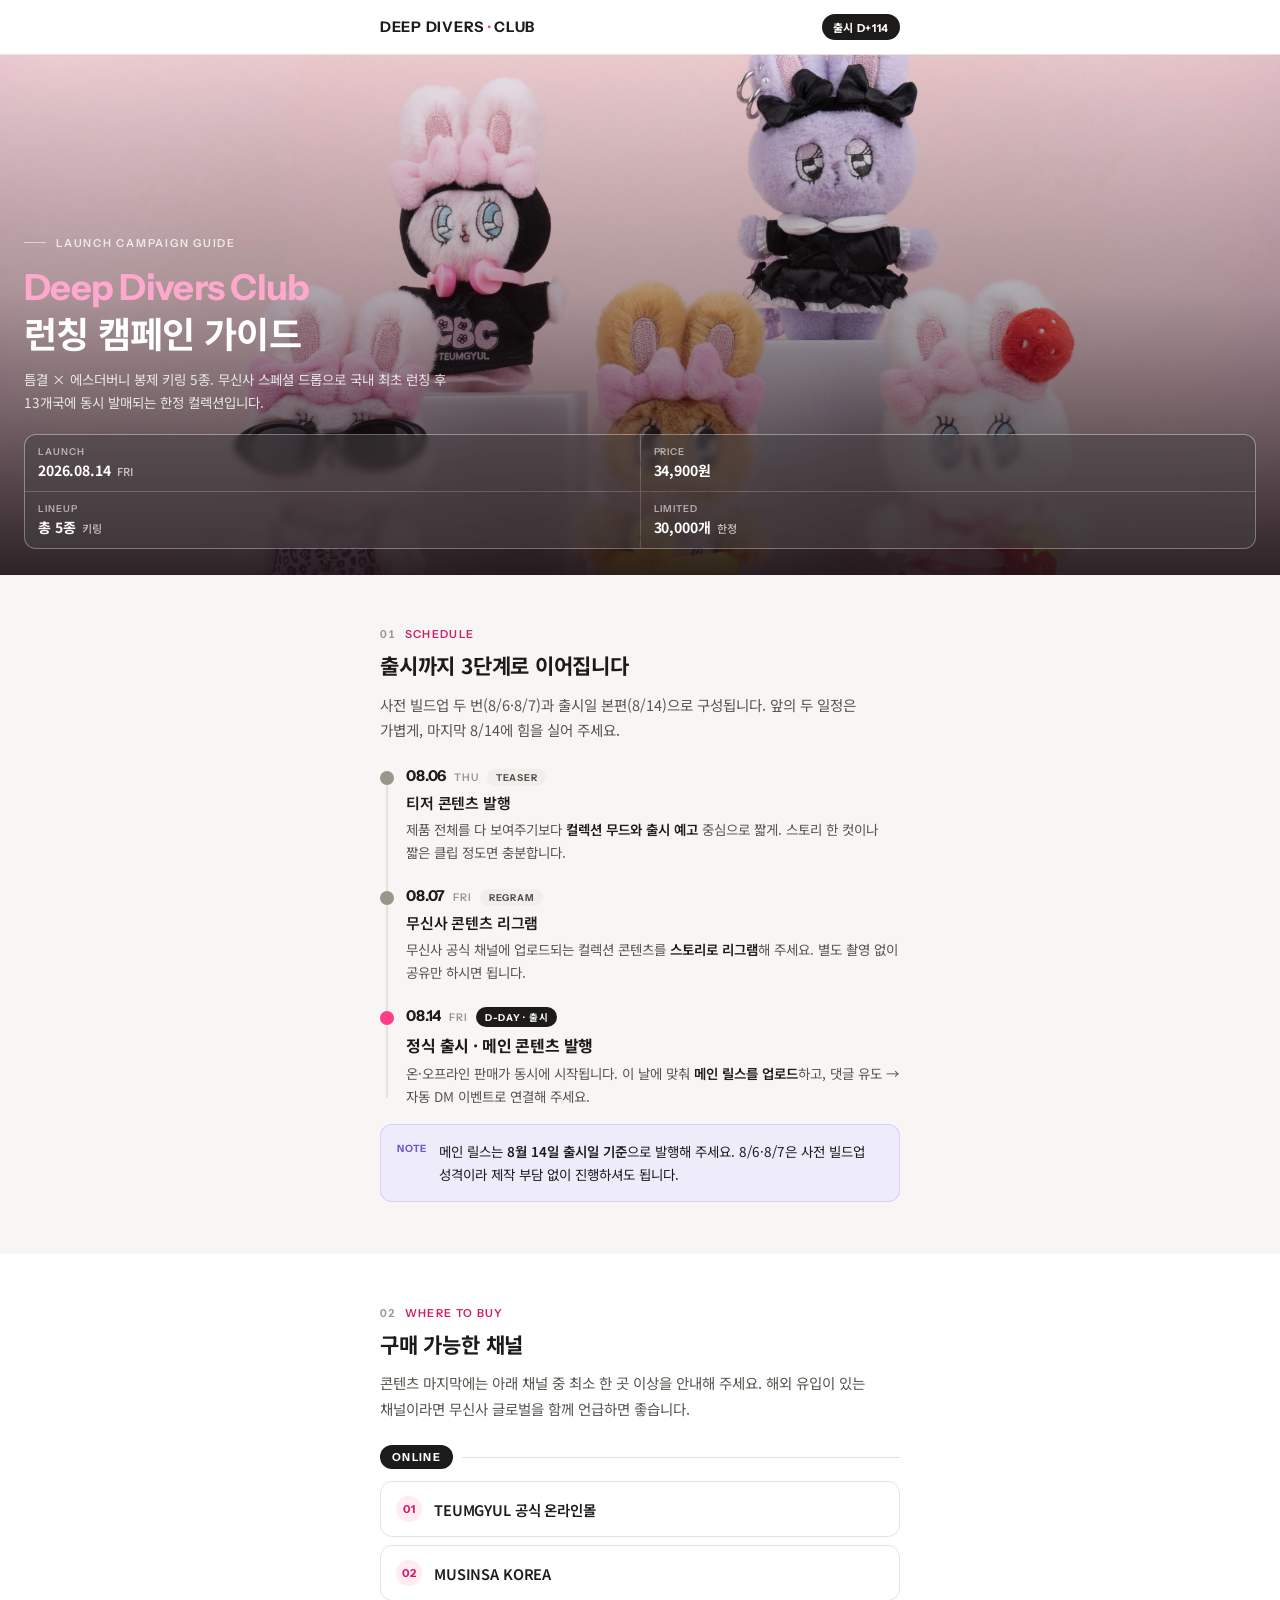
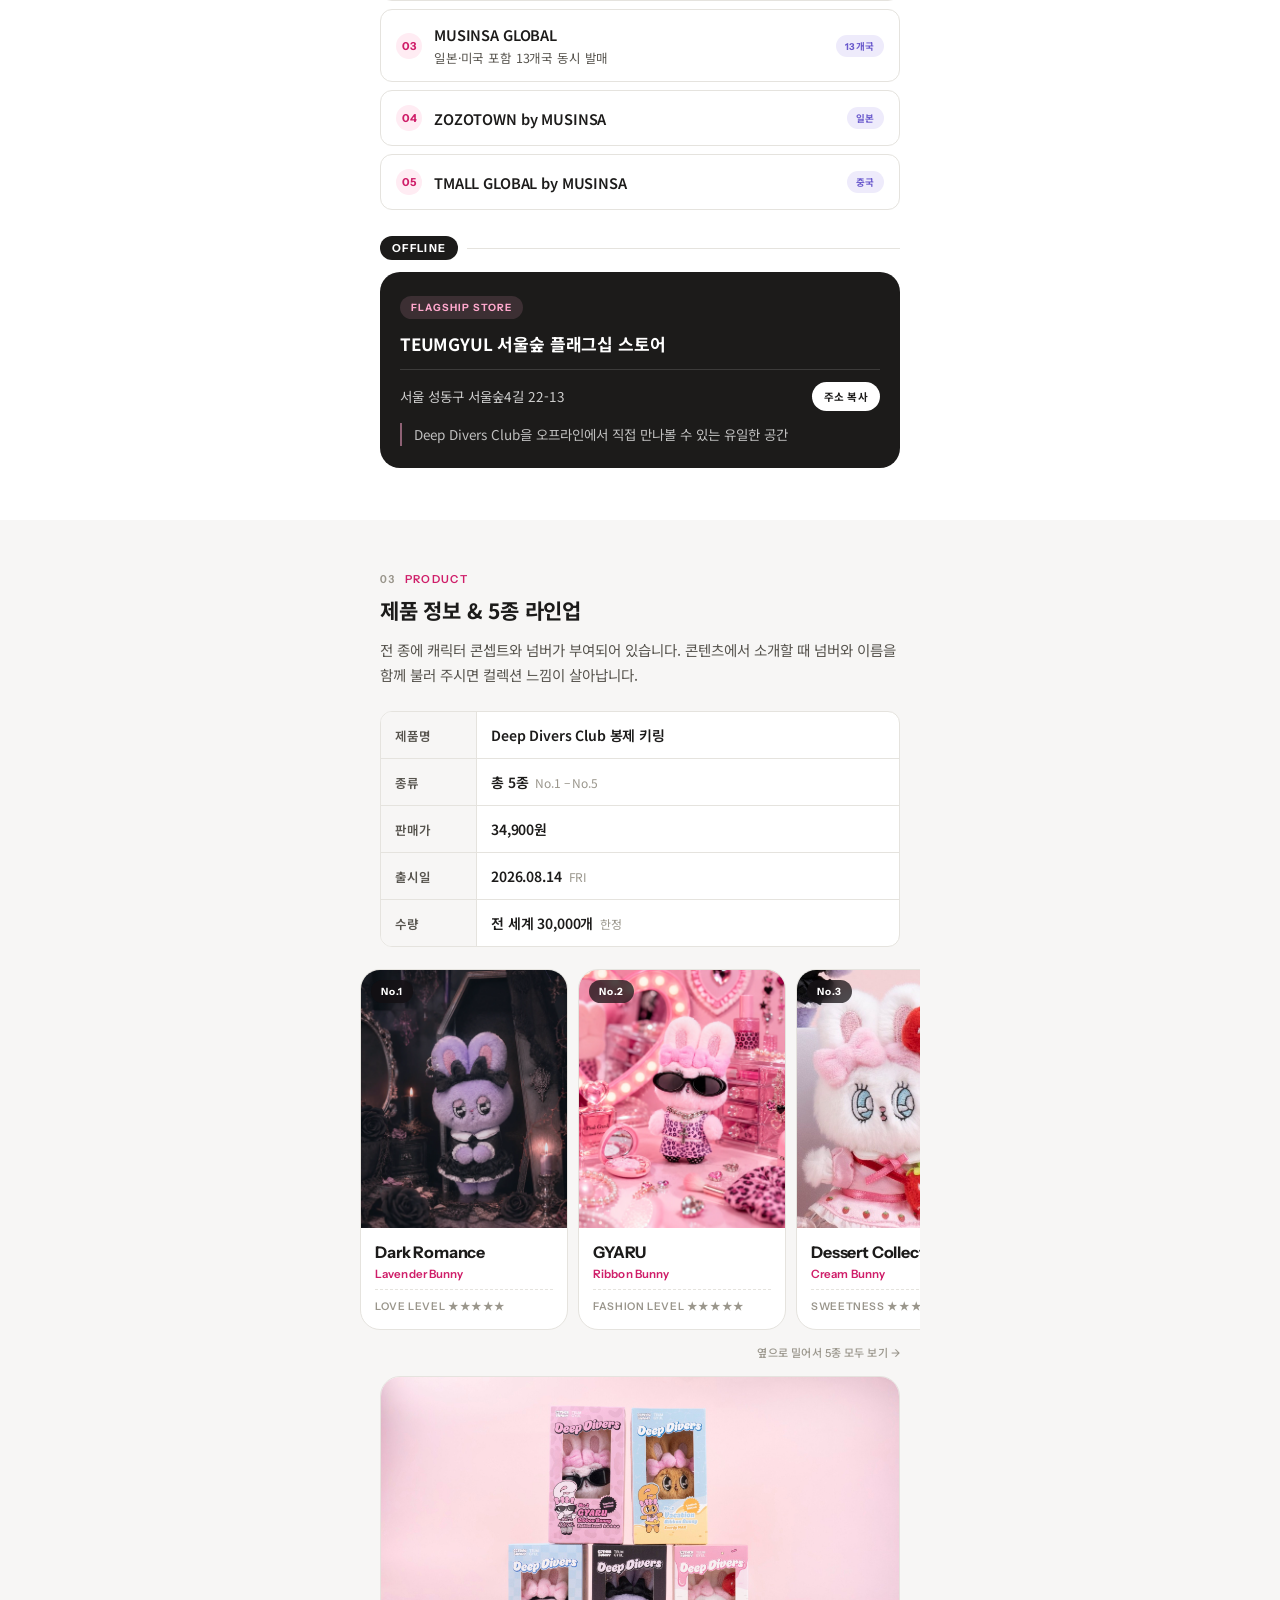
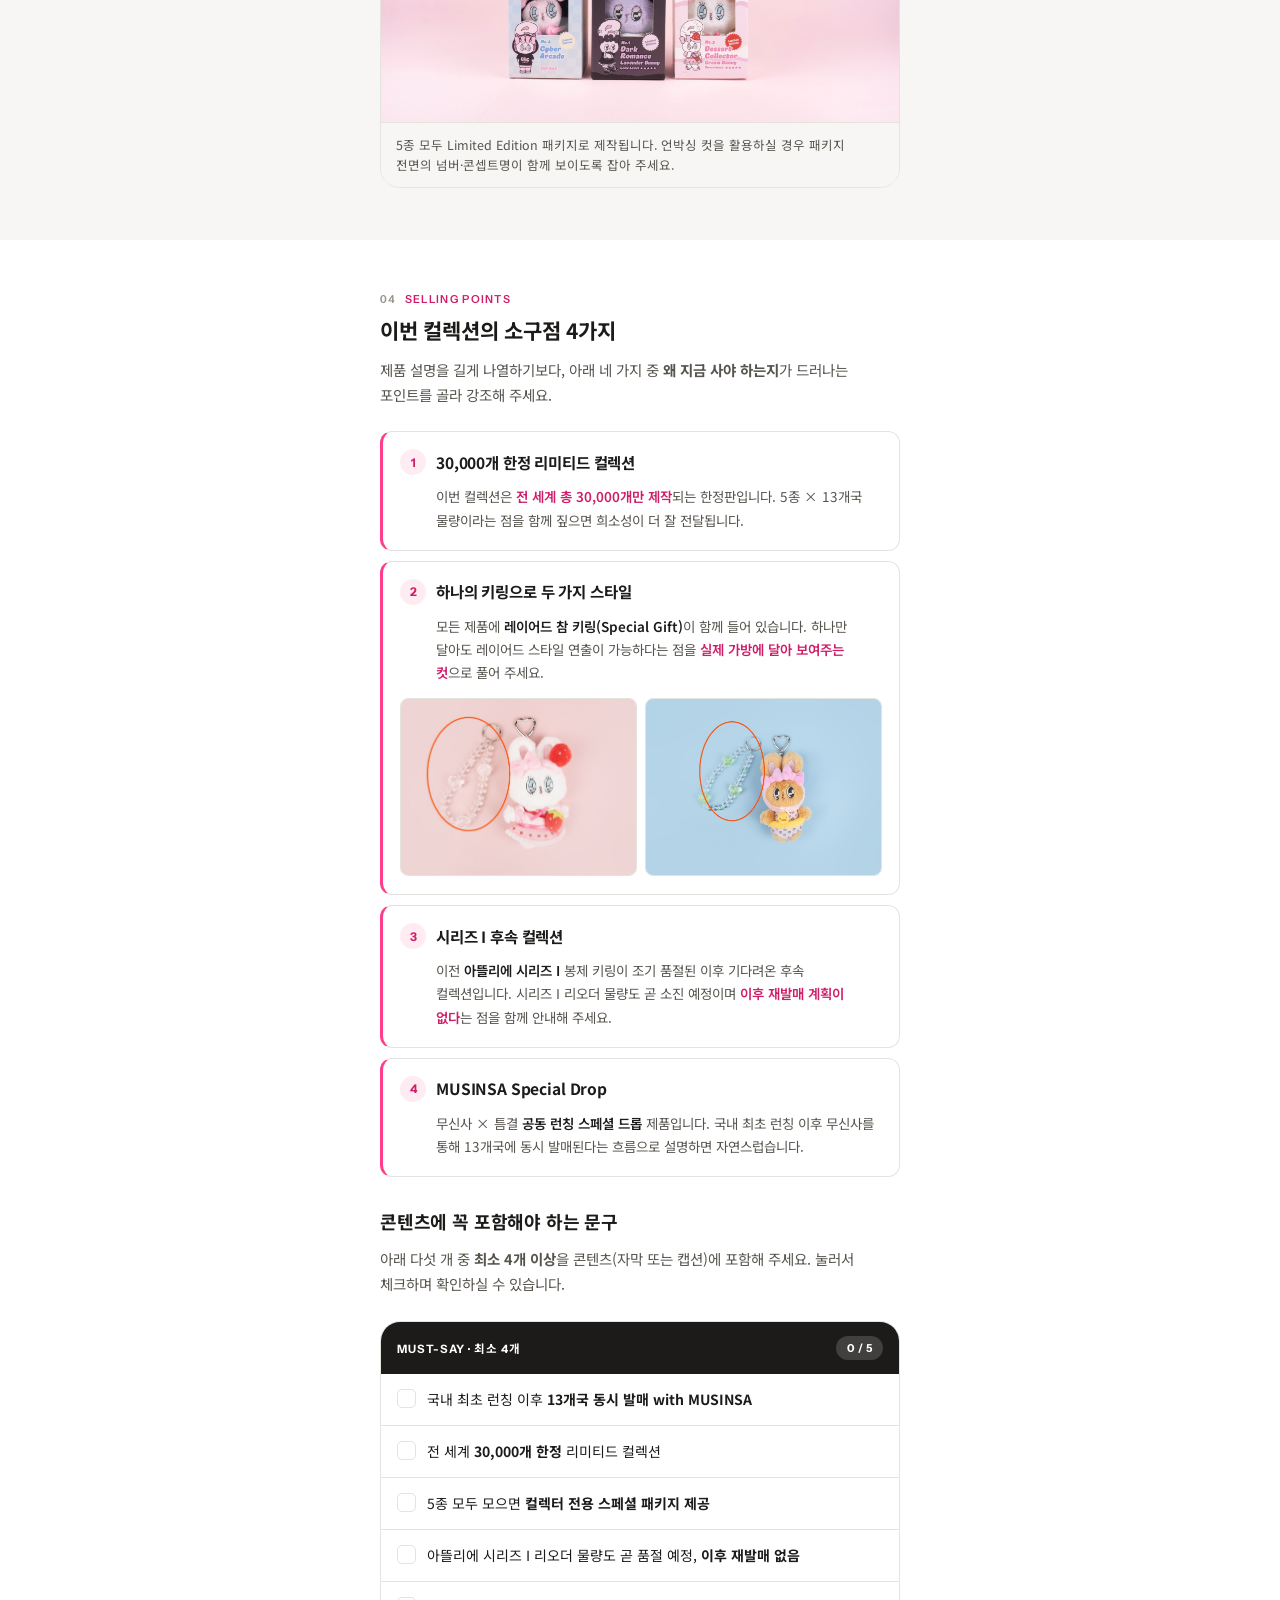
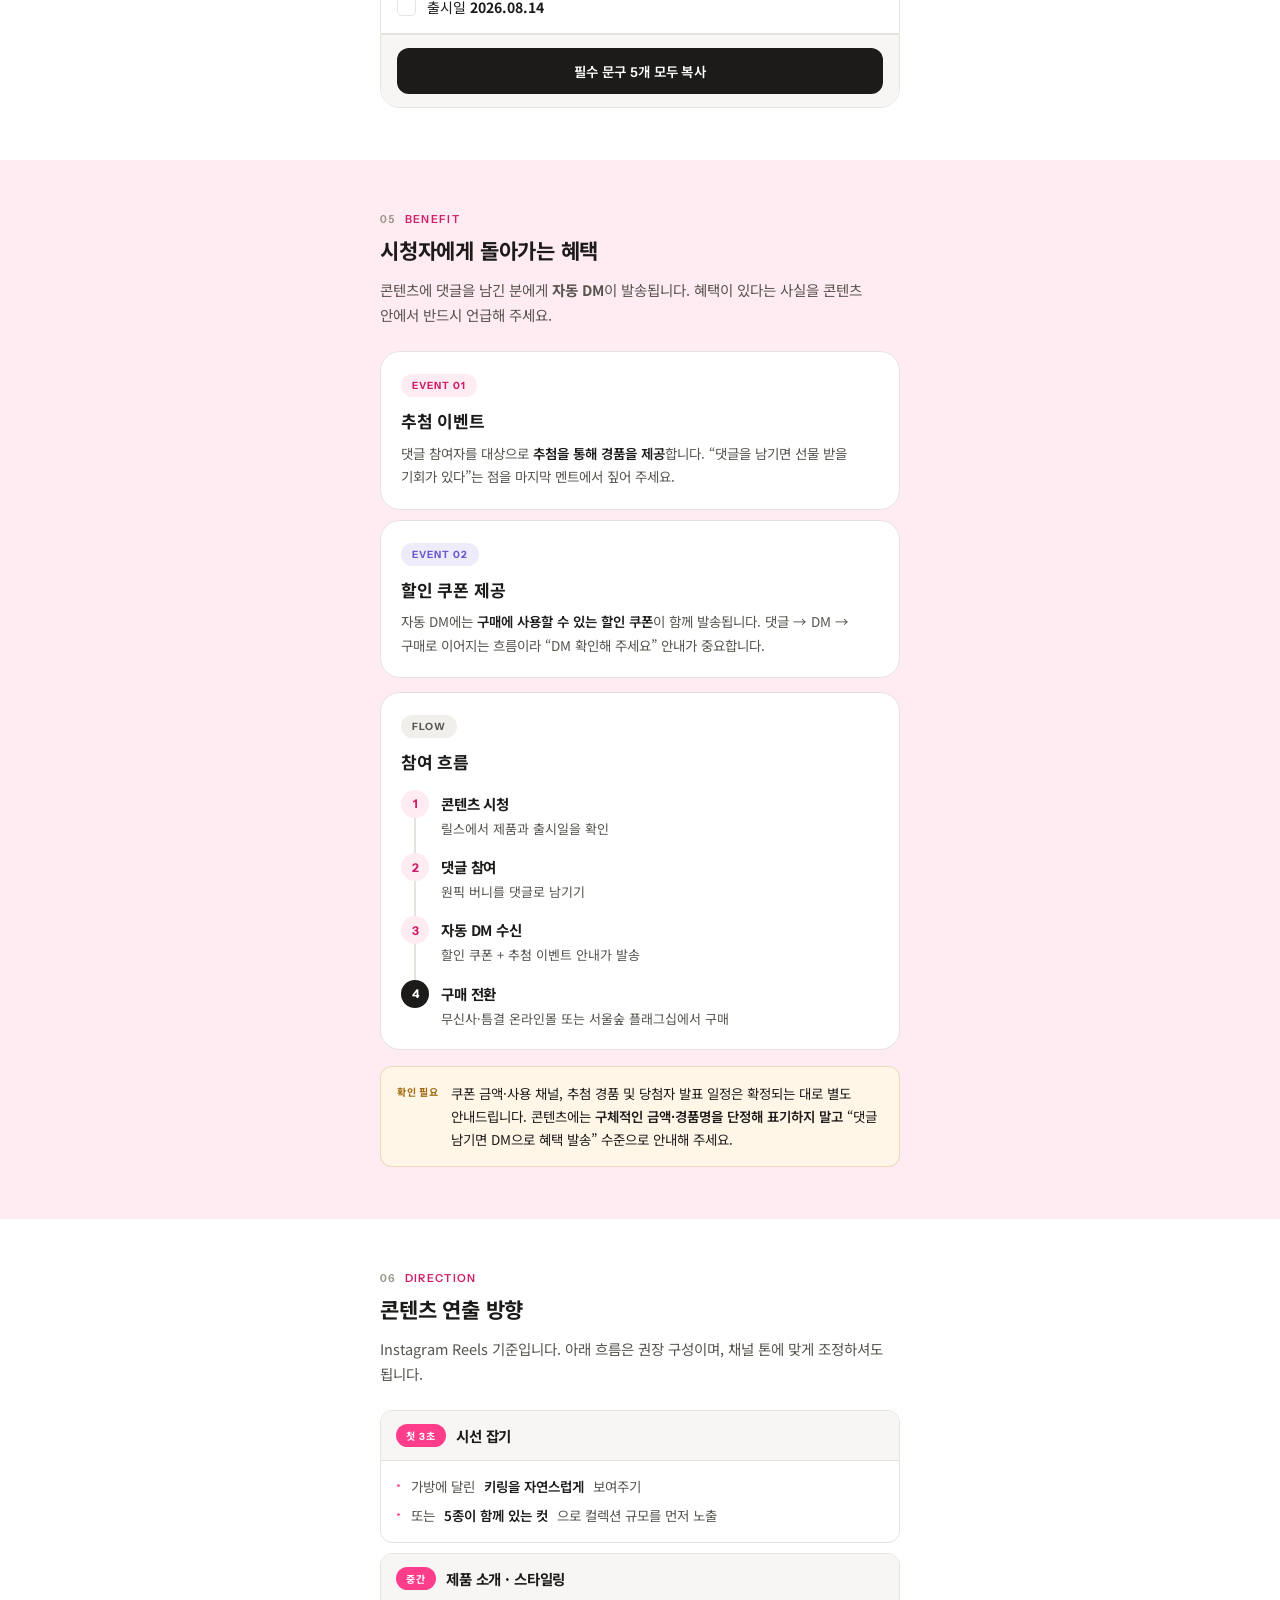
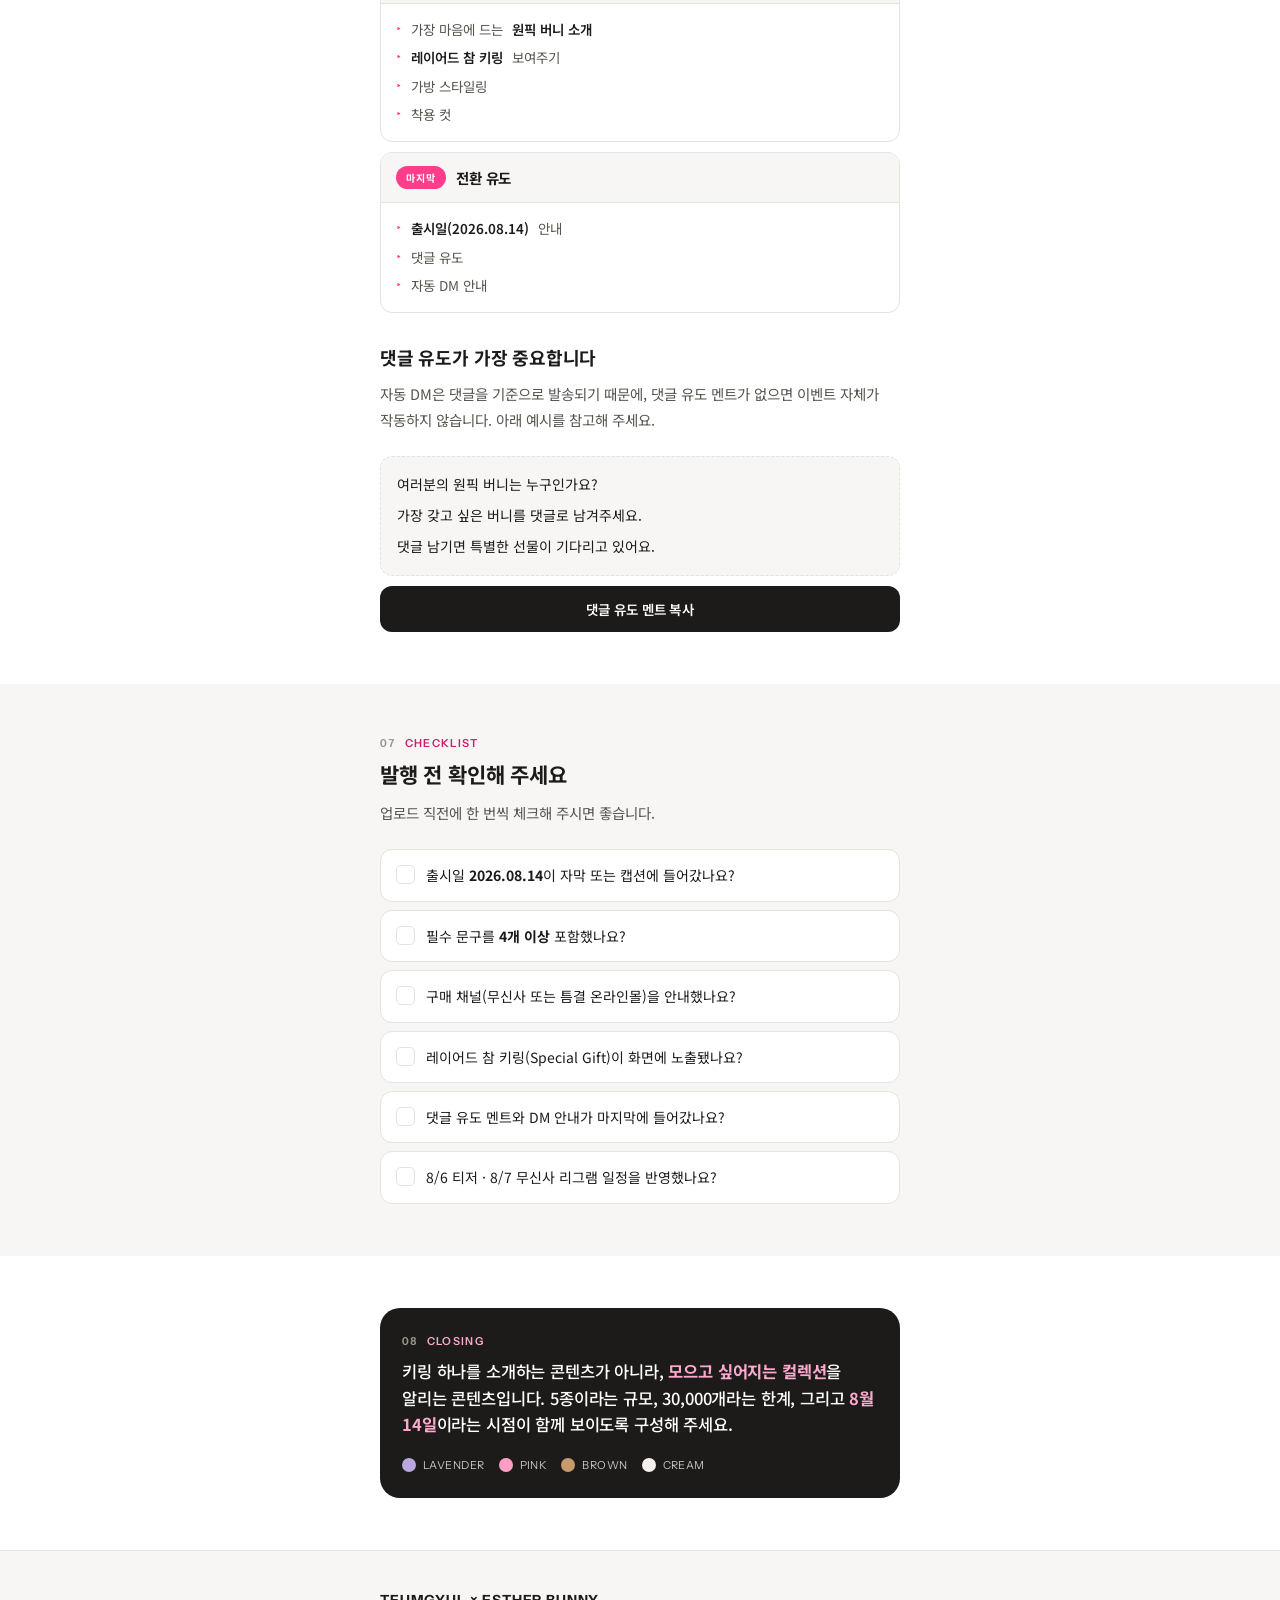
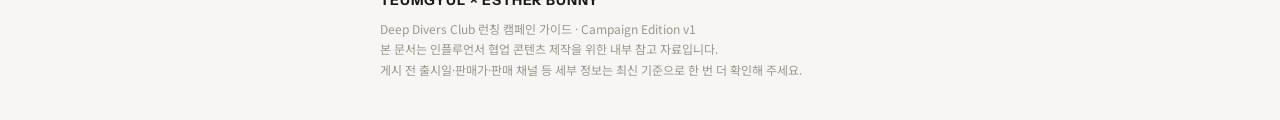
==== deep-divers-club/index.html @ 81625031 "Add Deep Divers Club launch campaign guide 틈결 × 에스더버니 Deep Divers Club 봉제 키링 5종 런칭 캠페인 가이드 페이지를 추가했습" ====
<!DOCTYPE html>
<html lang="ko">
<head>
  <meta charset="UTF-8">
  <meta name="viewport" content="width=device-width, initial-scale=1.0">
  <title>Deep Divers Club 런칭 캠페인 가이드 | TEUMGYUL × ESTHER BUNNY</title>
  <meta name="description" content="틈결 × 에스더버니 Deep Divers Club 봉제 키링 5종 런칭 캠페인 가이드. 출시 일정, 판매 채널, 제품 소구점, 참여 혜택 안내.">
  <meta property="og:title" content="Deep Divers Club 런칭 캠페인 가이드">
  <meta property="og:description" content="2026.08.14 출시 · 무신사 스페셜 드롭 · 전 세계 30,000개 한정 컬렉션">
  <meta property="og:image" content="assets/images/group-5.jpg">
  <link rel="icon" href="data:image/svg+xml,%3Csvg xmlns='http://www.w3.org/2000/svg' viewBox='0 0 32 32'%3E%3Crect width='32' height='32' rx='8' fill='%23ff3d8b'/%3E%3Ctext x='16' y='23' font-size='18' text-anchor='middle' fill='%23fff' font-family='sans-serif' font-weight='700'%3ED%3C/text%3E%3C/svg%3E">

  <link rel="preconnect" href="https://fonts.googleapis.com">
  <link rel="preconnect" href="https://fonts.gstatic.com" crossorigin>
  <link href="https://fonts.googleapis.com/css2?family=Instrument+Sans:wght@400;500;600;700&family=Noto+Sans+KR:wght@400;500;600;700&display=swap" rel="stylesheet">

  <style>
    /* ============================================================
       DESIGN TOKENS · SIRIAI house style / Deep Divers campaign tint
    ============================================================ */
    :root{
      --pink:      #ff3d8b;
      --pink-dark: #cf1e69;
      --pink-soft: #ffecf3;
      --lav:       #6a5acd;
      --lav-soft:  #eeebfb;
      --cream:     #fff6e8;
      --amber:     #a06a10;

      --white:     #ffffff;
      --bg:        #f7f6f5;
      --bg-2:      #f1efec;
      --ink:       #1c1b1a;
      --ink-mid:   #57544e;
      --ink-light: #9a968c;
      --border:    #e5e3de;

      --font-display:'Instrument Sans','Noto Sans KR',sans-serif;
      --font-body:'Noto Sans KR','Apple SD Gothic Neo',sans-serif;

      --space-md:24px; --space-lg:40px;
      --radius-sm:8px; --radius-md:12px; --radius-lg:20px; --radius-pill:999px;
      --ease:cubic-bezier(0.4,0,0.2,1); --dur-fast:160ms;
    }

    *,*::before,*::after{box-sizing:border-box;margin:0;padding:0}
    html{scroll-behavior:smooth}
    body{font-family:var(--font-body);font-size:15px;color:var(--ink);background:var(--white);
      -webkit-font-smoothing:antialiased;word-break:keep-all;overflow-wrap:break-word}
    img{display:block;max-width:100%}
    button{font-family:inherit}
    .container{width:100%;max-width:560px;margin:0 auto;padding:0 20px}

    /* ---------- progress + header ---------- */
    .read-bar{position:fixed;top:0;left:0;height:3px;width:0%;background:var(--pink);z-index:200;transition:width 120ms linear}
    .site-header{position:sticky;top:0;z-index:100;background:rgba(255,255,255,.9);backdrop-filter:blur(10px);border-bottom:1px solid var(--border)}
    .site-header .container{display:flex;align-items:center;justify-content:space-between;height:54px;gap:12px}
    .brand-wordmark{font-family:var(--font-display);font-size:14.5px;font-weight:700;letter-spacing:.05em;text-transform:uppercase;white-space:nowrap}
    .brand-wordmark span{color:var(--pink)}
    .header-dday{font-family:var(--font-display);font-size:11px;font-weight:700;letter-spacing:.06em;color:var(--white);
      background:var(--ink);border-radius:var(--radius-pill);padding:5px 11px;white-space:nowrap}

    /* ---------- hero ---------- */
    .hero{position:relative;overflow:hidden;background:#f5d9e4}
    .hero-image{width:100%;height:62vh;max-height:520px;min-height:380px;object-fit:cover;object-position:center 62%}
    .hero-overlay{position:absolute;inset:0;background:linear-gradient(to bottom,rgba(28,20,24,.06) 0%,rgba(28,20,24,.34) 46%,rgba(24,16,20,.9) 100%)}
    .hero-content{position:absolute;left:0;right:0;bottom:0;padding:30px 24px 26px;color:var(--white)}
    .hero-eyebrow{font-family:var(--font-display);font-size:11px;font-weight:600;letter-spacing:.16em;text-transform:uppercase;
      color:rgba(255,255,255,.76);margin-bottom:12px;display:flex;align-items:center;gap:10px}
    .hero-eyebrow::before{content:'';width:22px;height:1px;background:currentColor;opacity:.7}
    .hero-title{font-size:clamp(26px,7.2vw,36px);font-weight:700;line-height:1.26;letter-spacing:-.02em;margin-bottom:12px}
    .hero-title .en{font-family:var(--font-display);color:#ffa8cd}
    .hero-sub{font-size:13.5px;color:rgba(255,255,255,.84);line-height:1.72;max-width:32em}
    .hero-facts{display:grid;grid-template-columns:repeat(2,1fr);gap:1px;margin-top:20px;background:rgba(255,255,255,.2);border:1px solid rgba(255,255,255,.2);border-radius:var(--radius-md);overflow:hidden}
    .fact{background:rgba(22,15,18,.42);backdrop-filter:blur(3px);padding:11px 13px}
    .fact .k{font-family:var(--font-display);font-size:9.5px;font-weight:600;letter-spacing:.1em;text-transform:uppercase;color:rgba(255,255,255,.6)}
    .fact .v{font-size:14px;font-weight:700;margin-top:3px;letter-spacing:-.01em}
    .fact .v small{font-size:11px;font-weight:500;color:rgba(255,255,255,.7);margin-left:3px}

    /* ---------- section primitives ---------- */
    .section{padding:var(--space-lg) 0}
    .section.alt{background:var(--bg)}
    .section.tint{background:var(--pink-soft)}
    .section-eyebrow{font-family:var(--font-display);font-size:11px;font-weight:600;letter-spacing:.12em;text-transform:uppercase;
      color:var(--pink-dark);margin-bottom:10px;display:flex;align-items:center;gap:8px}
    .section-eyebrow .no{font-variant-numeric:tabular-nums;color:var(--ink-light)}
    .section-title{font-size:21px;font-weight:700;margin-bottom:12px;line-height:1.36;letter-spacing:-.01em}
    .section-body{font-size:14.5px;color:var(--ink-mid);line-height:1.75;margin-bottom:var(--space-md)}

    .note{display:flex;gap:12px;margin-top:16px;background:var(--lav-soft);border:1px solid rgba(106,90,205,.18);border-radius:var(--radius-md);padding:15px 16px}
    .note.warn{background:var(--cream);border-color:rgba(160,106,16,.2)}
    .note .tag{font-family:var(--font-display);font-size:10px;font-weight:700;letter-spacing:.08em;text-transform:uppercase;color:var(--lav);flex-shrink:0;padding-top:2px}
    .note.warn .tag{color:var(--amber)}
    .note .body{font-size:13.5px;color:var(--ink);line-height:1.7}
    .note .body b{font-weight:600}

    /* ---------- timeline ---------- */
    .tl{position:relative;padding-left:26px}
    .tl::before{content:'';position:absolute;left:6px;top:8px;bottom:10px;width:2px;background:var(--border)}
    .tl-item{position:relative;padding-bottom:22px}
    .tl-item:last-child{padding-bottom:0}
    .tl-item::before{content:'';position:absolute;left:-26px;top:5px;width:14px;height:14px;border-radius:50%;
      background:var(--white);border:2px solid var(--border);z-index:1}
    .tl-item.done::before{background:var(--ink-light);border-color:var(--ink-light)}
    .tl-item.now::before{background:var(--pink);border-color:var(--pink);box-shadow:0 0 0 4px rgba(255,61,139,.18)}
    .tl-item.key::before{background:var(--pink);border-color:var(--pink)}
    .tl-date{display:flex;align-items:baseline;gap:8px;flex-wrap:wrap}
    .tl-date .d{font-family:var(--font-display);font-size:15px;font-weight:700;letter-spacing:-.01em}
    .tl-date .w{font-family:var(--font-display);font-size:10.5px;font-weight:600;letter-spacing:.08em;color:var(--ink-light);text-transform:uppercase}
    .tl-chip{font-family:var(--font-display);font-size:9.5px;font-weight:700;letter-spacing:.08em;text-transform:uppercase;
      border-radius:var(--radius-pill);padding:3px 9px;background:var(--bg-2);color:var(--ink-mid)}
    .tl-item.key .tl-chip{background:var(--ink);color:var(--white)}
    .tl-name{font-size:16px;font-weight:700;margin-top:6px;letter-spacing:-.01em}
    .tl-desc{font-size:13.5px;color:var(--ink-mid);line-height:1.7;margin-top:5px}
    .tl-desc b{color:var(--ink);font-weight:600}
    .tl-item.light .tl-name{font-size:15px;font-weight:600}

    /* ---------- channel ---------- */
    .ch-head{display:flex;align-items:center;gap:9px;margin:0 0 12px}
    .ch-head .lbl{font-family:var(--font-display);font-size:11px;font-weight:700;letter-spacing:.12em;text-transform:uppercase;
      background:var(--ink);color:var(--white);border-radius:var(--radius-pill);padding:5px 12px}
    .ch-head .rule{flex:1;height:1px;background:var(--border)}
    .ch-list{display:flex;flex-direction:column;gap:8px}
    .ch{display:flex;align-items:center;gap:12px;background:var(--white);border:1px solid var(--border);border-radius:var(--radius-md);padding:14px 15px}
    .ch-n{font-family:var(--font-display);font-size:11px;font-weight:700;color:var(--pink-dark);background:var(--pink-soft);
      border-radius:var(--radius-pill);min-width:26px;height:26px;display:flex;align-items:center;justify-content:center;flex-shrink:0}
    .ch-t{flex:1;font-size:14.5px;font-weight:600;letter-spacing:-.01em}
    .ch-t em{display:block;font-style:normal;font-size:12.5px;font-weight:400;color:var(--ink-mid);margin-top:3px;line-height:1.55}
    .ch-badge{font-family:var(--font-display);font-size:9.5px;font-weight:700;letter-spacing:.06em;text-transform:uppercase;
      color:var(--lav);background:var(--lav-soft);border-radius:var(--radius-pill);padding:4px 9px;flex-shrink:0}
    .store{background:var(--ink);color:var(--white);border-radius:var(--radius-lg);padding:22px 20px;margin-top:12px}
    .store .flag{display:inline-flex;font-family:var(--font-display);font-size:10px;font-weight:700;letter-spacing:.1em;text-transform:uppercase;
      color:#ffa8cd;background:rgba(255,168,205,.14);border-radius:var(--radius-pill);padding:5px 11px;margin-bottom:13px}
    .store .nm{font-size:17px;font-weight:700;line-height:1.45;letter-spacing:-.01em}
    .store .addr{display:flex;align-items:center;gap:10px;margin-top:12px;padding-top:12px;border-top:1px solid rgba(255,255,255,.14)}
    .store .addr span{flex:1;font-size:13.5px;color:rgba(255,255,255,.78);line-height:1.6}
    .store .quote{font-size:13.5px;color:rgba(255,255,255,.72);line-height:1.7;margin-top:12px;padding-left:12px;border-left:2px solid rgba(255,168,205,.5)}
    .mini-copy{font-family:var(--font-display);font-size:10.5px;font-weight:700;letter-spacing:.04em;color:var(--ink);background:var(--white);
      border:none;border-radius:var(--radius-pill);padding:7px 12px;cursor:pointer;flex-shrink:0;transition:background var(--dur-fast) var(--ease)}
    .mini-copy:hover{background:#ffd9e8}
    .mini-copy.done{background:var(--pink);color:var(--white)}

    /* ---------- product spec ---------- */
    .spec{border:1px solid var(--border);border-radius:var(--radius-md);overflow:hidden;background:var(--white)}
    .spec-row{display:flex;border-bottom:1px solid var(--border)}
    .spec-row:last-child{border-bottom:none}
    .spec-row .k{width:96px;flex-shrink:0;background:var(--bg);padding:13px 14px;font-size:12.5px;font-weight:600;color:var(--ink-mid);
      border-right:1px solid var(--border);display:flex;align-items:center}
    .spec-row .v{flex:1;padding:13px 14px;font-size:14px;font-weight:600;letter-spacing:-.01em;display:flex;align-items:center;gap:7px;flex-wrap:wrap}
    .spec-row .v small{font-size:12px;font-weight:400;color:var(--ink-light)}

    /* ---------- lineup ---------- */
    .rail{display:flex;gap:10px;overflow-x:auto;scroll-snap-type:x mandatory;-webkit-overflow-scrolling:touch;
      padding:2px 20px 8px;margin:0 -20px;scrollbar-width:none}
    .rail::-webkit-scrollbar{display:none}
    .bun{flex:0 0 208px;scroll-snap-align:start;background:var(--white);border:1px solid var(--border);border-radius:var(--radius-lg);overflow:hidden}
    .bun-media{position:relative;aspect-ratio:4/5;background:var(--bg-2)}
    .bun-media img{width:100%;height:100%;object-fit:cover;object-position:center 34%}
    .bun-no{position:absolute;top:10px;left:10px;font-family:var(--font-display);font-size:10px;font-weight:700;letter-spacing:.08em;
      background:rgba(20,16,18,.74);backdrop-filter:blur(4px);color:var(--white);border-radius:var(--radius-pill);padding:5px 10px}
    .bun-body{padding:14px 14px 16px}
    .bun-nm{font-family:var(--font-display);font-size:16px;font-weight:700;letter-spacing:-.01em;line-height:1.25}
    .bun-sub{font-family:var(--font-display);font-size:11.5px;font-weight:600;color:var(--pink-dark);margin-top:5px;letter-spacing:.01em}
    .bun-stat{font-family:var(--font-display);font-size:10.5px;font-weight:600;letter-spacing:.06em;color:var(--ink-light);margin-top:8px;
      padding-top:8px;border-top:1px dashed var(--border);text-transform:uppercase}
    .rail-hint{font-family:var(--font-display);font-size:11px;font-weight:500;letter-spacing:.04em;color:var(--ink-light);margin-top:6px;text-align:right}
    .figure{border:1px solid var(--border);border-radius:var(--radius-lg);overflow:hidden;background:var(--white);margin-top:16px}
    .figure img{width:100%}
    .figure figcaption{padding:12px 15px;font-size:12.5px;color:var(--ink-mid);line-height:1.6;border-top:1px solid var(--border);background:var(--bg)}

    /* ---------- USP ---------- */
    .usp{background:var(--white);border:1px solid var(--border);border-left:3px solid var(--pink);border-radius:var(--radius-md);padding:17px 17px 18px}
    .usp+.usp{margin-top:10px}
    .usp-h{display:flex;align-items:center;gap:10px}
    .usp-n{font-family:var(--font-display);font-size:12px;font-weight:700;color:var(--pink-dark);background:var(--pink-soft);
      border-radius:var(--radius-pill);width:26px;height:26px;display:flex;align-items:center;justify-content:center;flex-shrink:0}
    .usp-t{font-size:15.5px;font-weight:700;letter-spacing:-.01em;line-height:1.35}
    .usp-d{font-size:13.5px;color:var(--ink-mid);line-height:1.72;margin-top:10px;padding-left:36px}
    .usp-d b{color:var(--ink);font-weight:600}
    .usp-d .hl{color:var(--pink-dark);font-weight:600}
    @media (max-width:380px){.usp-d{padding-left:0}}
    .gift-grid{display:grid;grid-template-columns:1fr 1fr;gap:8px;margin-top:14px}
    .gift-grid img{width:100%;aspect-ratio:4/3;object-fit:cover;border-radius:var(--radius-sm);border:1px solid var(--border)}

    /* ---------- must-say lines ---------- */
    .must{background:var(--white);border:1px solid var(--border);border-radius:var(--radius-lg);overflow:hidden}
    .must-top{display:flex;align-items:center;justify-content:space-between;gap:10px;padding:14px 16px;background:var(--ink);color:var(--white)}
    .must-top .t{font-family:var(--font-display);font-size:11.5px;font-weight:700;letter-spacing:.08em;text-transform:uppercase}
    .must-count{font-family:var(--font-display);font-size:11px;font-weight:700;letter-spacing:.04em;background:rgba(255,255,255,.16);
      border-radius:var(--radius-pill);padding:5px 11px;transition:background .2s var(--ease)}
    .must-count.ok{background:var(--pink)}
    .line{display:flex;align-items:flex-start;gap:11px;padding:14px 16px;border-bottom:1px solid var(--border);cursor:pointer;
      transition:background var(--dur-fast) var(--ease)}
    .line:last-of-type{border-bottom:none}
    .line:hover{background:var(--bg)}
    .box{width:19px;height:19px;border:1.5px solid var(--border);border-radius:5px;flex-shrink:0;margin-top:1px;position:relative;
      transition:all var(--dur-fast) var(--ease)}
    .box::after{content:'';position:absolute;left:5px;top:1px;width:5px;height:10px;border:solid var(--white);border-width:0 2px 2px 0;
      transform:rotate(45deg) scale(.4);opacity:0;transition:all var(--dur-fast) var(--ease)}
    .line.on .box,.check.on .box{background:var(--pink);border-color:var(--pink)}
    .line.on .box::after,.check.on .box::after{opacity:1;transform:rotate(45deg) scale(1)}
    .line-t{flex:1;font-size:14px;line-height:1.65;color:var(--ink)}
    .line.on .line-t{color:var(--ink-mid)}
    .line-t b{font-weight:700}
    .must-foot{padding:13px 16px;border-top:1px solid var(--border);background:var(--bg)}
    .btn-copy{width:100%;padding:13px;background:var(--ink);color:var(--white);border:none;border-radius:var(--radius-md);
      font-family:var(--font-display);font-size:13.5px;font-weight:600;letter-spacing:.02em;cursor:pointer;transition:background .2s var(--ease)}
    .btn-copy:hover{background:#000}
    .btn-copy.done{background:var(--pink)}

    /* ---------- benefit ---------- */
    .ben{background:var(--white);border:1px solid var(--border);border-radius:var(--radius-lg);padding:20px;position:relative;overflow:hidden}
    .ben+.ben{margin-top:10px}
    .ben-ico{font-family:var(--font-display);font-size:10px;font-weight:700;letter-spacing:.1em;text-transform:uppercase;
      display:inline-flex;border-radius:var(--radius-pill);padding:5px 11px;margin-bottom:12px}
    .ben.draw .ben-ico{color:var(--pink-dark);background:var(--pink-soft)}
    .ben.coupon .ben-ico{color:var(--lav);background:var(--lav-soft)}
    .ben-t{font-size:17px;font-weight:700;letter-spacing:-.01em;line-height:1.4}
    .ben-d{font-size:13.5px;color:var(--ink-mid);line-height:1.72;margin-top:9px}
    .ben-d b{color:var(--ink);font-weight:600}
    .flow{display:flex;flex-direction:column;gap:0;margin-top:16px}
    .flow-step{display:flex;align-items:flex-start;gap:12px;position:relative;padding-bottom:14px}
    .flow-step:last-child{padding-bottom:0}
    .flow-step::before{content:'';position:absolute;left:13px;top:28px;bottom:0;width:2px;background:var(--border)}
    .flow-step:last-child::before{display:none}
    .flow-n{width:28px;height:28px;border-radius:50%;background:var(--pink-soft);color:var(--pink-dark);flex-shrink:0;
      display:flex;align-items:center;justify-content:center;font-family:var(--font-display);font-size:12px;font-weight:700;z-index:1}
    .flow-step.last .flow-n{background:var(--ink);color:var(--white)}
    .flow-b{flex:1;padding-top:3px}
    .flow-b .t{font-size:14.5px;font-weight:700;letter-spacing:-.01em}
    .flow-b .d{font-size:13px;color:var(--ink-mid);line-height:1.65;margin-top:4px}

    /* ---------- direction ---------- */
    .beat{background:var(--white);border:1px solid var(--border);border-radius:var(--radius-md);overflow:hidden}
    .beat+.beat{margin-top:10px}
    .beat-h{display:flex;align-items:center;gap:10px;padding:13px 15px;border-bottom:1px solid var(--border);background:var(--bg)}
    .beat-k{font-family:var(--font-display);font-size:10px;font-weight:700;letter-spacing:.1em;text-transform:uppercase;
      color:var(--white);background:var(--pink);border-radius:var(--radius-pill);padding:4px 10px}
    .beat-h .t{font-size:14.5px;font-weight:700;letter-spacing:-.01em}
    .beat-b{padding:15px}
    .seq{display:flex;flex-direction:column;gap:7px}
    .seq li{list-style:none;font-size:13.5px;color:var(--ink-mid);line-height:1.6;display:flex;gap:9px;align-items:flex-start}
    .seq li::before{content:'▸';color:var(--pink);font-size:11px;line-height:1.5;flex-shrink:0}
    .seq li b{color:var(--ink);font-weight:600}
    .quote-card{background:var(--bg);border:1px dashed var(--border);border-radius:var(--radius-md);padding:15px 16px;margin-top:12px}
    .quote-card p{font-size:14px;color:var(--ink);line-height:1.8}
    .quote-card p+p{margin-top:6px}

    /* ---------- checklist ---------- */
    .check{display:flex;align-items:flex-start;gap:11px;background:var(--white);border:1px solid var(--border);
      border-radius:var(--radius-md);padding:14px 15px;cursor:pointer;transition:all var(--dur-fast) var(--ease)}
    .check+.check{margin-top:8px}
    .check:hover{border-color:var(--ink-light)}
    .check.on{background:var(--bg);border-color:var(--border)}
    .check.on .check-t{color:var(--ink-light);text-decoration:line-through}
    .check-t{flex:1;font-size:14px;line-height:1.6}

    /* ---------- closing / footer ---------- */
    .closing{background:var(--ink);color:var(--white);border-radius:var(--radius-lg);padding:26px 22px}
    .closing .section-eyebrow{color:#ffa8cd}
    .closing .txt{font-size:16.5px;line-height:1.62;font-weight:500;letter-spacing:-.01em}
    .closing .txt b{color:#ffa8cd;font-weight:700}
    .closing .row{display:flex;gap:14px;margin-top:20px;flex-wrap:wrap}
    .closing .row span{display:flex;align-items:center;gap:7px;font-family:var(--font-display);font-size:11px;letter-spacing:.04em;
      color:rgba(255,255,255,.75);text-transform:uppercase}
    .closing .row i{width:14px;height:14px;border-radius:50%}
    .site-footer{padding:var(--space-lg) 0;background:var(--bg);border-top:1px solid var(--border)}
    .site-footer .container{display:flex;flex-direction:column;gap:10px}
    .footer-brand{font-family:var(--font-display);font-size:14px;font-weight:700;letter-spacing:.06em;text-transform:uppercase}
    .footer-copy{font-size:12px;color:var(--ink-light);line-height:1.7}
    .footer-copy a{color:var(--ink-mid)}

    /* ---------- reveal ---------- */
    .reveal{opacity:0;transform:translateY(16px);transition:opacity .7s var(--ease),transform .7s var(--ease)}
    .reveal.in{opacity:1;transform:none}
    @media (prefers-reduced-motion:reduce){.reveal{opacity:1;transform:none;transition:none}html{scroll-behavior:auto}}
    @media (min-width:600px){.section{padding:52px 0}}
  </style>
</head>
<body>

  <div class="read-bar" id="readbar"></div>

  <header class="site-header">
    <div class="container">
      <div class="brand-wordmark">DEEP DIVERS<span> · </span>CLUB</div>
      <div class="header-dday" id="dday">D-9</div>
    </div>
  </header>

  <!-- HERO -->
  <section class="hero">
    <img class="hero-image" src="assets/images/group-5.jpg" alt="Deep Divers Club 봉제 키링 5종">
    <div class="hero-overlay"></div>
    <div class="hero-content">
      <p class="hero-eyebrow">Launch Campaign Guide</p>
      <h1 class="hero-title"><span class="en">Deep Divers Club</span><br>런칭 캠페인 가이드</h1>
      <p class="hero-sub">틈결 × 에스더버니 봉제 키링 5종. 무신사 스페셜 드롭으로 국내 최초 런칭 후 13개국에 동시 발매되는 한정 컬렉션입니다.</p>
      <div class="hero-facts">
        <div class="fact"><div class="k">Launch</div><div class="v">2026.08.14 <small>FRI</small></div></div>
        <div class="fact"><div class="k">Price</div><div class="v">34,900원</div></div>
        <div class="fact"><div class="k">Lineup</div><div class="v">총 5종 <small>키링</small></div></div>
        <div class="fact"><div class="k">Limited</div><div class="v">30,000개 <small>한정</small></div></div>
      </div>
    </div>
  </section>

  <!-- 01 SCHEDULE -->
  <section class="section alt">
    <div class="container">
      <p class="section-eyebrow"><span class="no">01</span> Schedule</p>
      <h2 class="section-title">출시까지 3단계로 이어집니다</h2>
      <p class="section-body">사전 빌드업 두 번(8/6·8/7)과 출시일 본편(8/14)으로 구성됩니다. 앞의 두 일정은 가볍게, 마지막 8/14에 힘을 실어 주세요.</p>

      <div class="tl reveal">
        <div class="tl-item light" data-date="2026-08-06">
          <div class="tl-date"><span class="d">08.06</span><span class="w">Thu</span><span class="tl-chip">Teaser</span></div>
          <div class="tl-name">티저 콘텐츠 발행</div>
          <p class="tl-desc">제품 전체를 다 보여주기보다 <b>컬렉션 무드와 출시 예고</b> 중심으로 짧게. 스토리 한 컷이나 짧은 클립 정도면 충분합니다.</p>
        </div>
        <div class="tl-item light" data-date="2026-08-07">
          <div class="tl-date"><span class="d">08.07</span><span class="w">Fri</span><span class="tl-chip">Regram</span></div>
          <div class="tl-name">무신사 콘텐츠 리그램</div>
          <p class="tl-desc">무신사 공식 채널에 업로드되는 컬렉션 콘텐츠를 <b>스토리로 리그램</b>해 주세요. 별도 촬영 없이 공유만 하시면 됩니다.</p>
        </div>
        <div class="tl-item key" data-date="2026-08-14">
          <div class="tl-date"><span class="d">08.14</span><span class="w">Fri</span><span class="tl-chip">D-DAY · 출시</span></div>
          <div class="tl-name">정식 출시 · 메인 콘텐츠 발행</div>
          <p class="tl-desc">온·오프라인 판매가 동시에 시작됩니다. 이 날에 맞춰 <b>메인 릴스를 업로드</b>하고, 댓글 유도 → 자동 DM 이벤트로 연결해 주세요.</p>
        </div>
      </div>

      <div class="note reveal">
        <span class="tag">Note</span>
        <span class="body">메인 릴스는 <b>8월 14일 출시일 기준</b>으로 발행해 주세요. 8/6·8/7은 사전 빌드업 성격이라 제작 부담 없이 진행하셔도 됩니다.</span>
      </div>
    </div>
  </section>

  <!-- 02 CHANNEL -->
  <section class="section">
    <div class="container">
      <p class="section-eyebrow"><span class="no">02</span> Where to Buy</p>
      <h2 class="section-title">구매 가능한 채널</h2>
      <p class="section-body">콘텐츠 마지막에는 아래 채널 중 최소 한 곳 이상을 안내해 주세요. 해외 유입이 있는 채널이라면 무신사 글로벌을 함께 언급하면 좋습니다.</p>

      <div class="ch-head"><span class="lbl">Online</span><span class="rule"></span></div>
      <div class="ch-list reveal">
        <div class="ch"><span class="ch-n">01</span><span class="ch-t">TEUMGYUL 공식 온라인몰</span></div>
        <div class="ch"><span class="ch-n">02</span><span class="ch-t">MUSINSA KOREA</span></div>
        <div class="ch"><span class="ch-n">03</span><span class="ch-t">MUSINSA GLOBAL<em>일본·미국 포함 13개국 동시 발매</em></span><span class="ch-badge">13개국</span></div>
        <div class="ch"><span class="ch-n">04</span><span class="ch-t">ZOZOTOWN by MUSINSA</span><span class="ch-badge">일본</span></div>
        <div class="ch"><span class="ch-n">05</span><span class="ch-t">TMALL GLOBAL by MUSINSA</span><span class="ch-badge">중국</span></div>
      </div>

      <div class="ch-head" style="margin-top:26px"><span class="lbl">Offline</span><span class="rule"></span></div>
      <div class="store reveal">
        <span class="flag">Flagship Store</span>
        <div class="nm">TEUMGYUL 서울숲 플래그십 스토어</div>
        <div class="addr">
          <span>서울 성동구 서울숲4길 22-13</span>
          <button class="mini-copy" type="button" data-copy="서울 성동구 서울숲4길 22-13">주소 복사</button>
        </div>
        <p class="quote">Deep Divers Club을 오프라인에서 직접 만나볼 수 있는 유일한 공간</p>
      </div>
    </div>
  </section>

  <!-- 03 PRODUCT -->
  <section class="section alt">
    <div class="container">
      <p class="section-eyebrow"><span class="no">03</span> Product</p>
      <h2 class="section-title">제품 정보 &amp; 5종 라인업</h2>
      <p class="section-body">전 종에 캐릭터 콘셉트와 넘버가 부여되어 있습니다. 콘텐츠에서 소개할 때 넘버와 이름을 함께 불러 주시면 컬렉션 느낌이 살아납니다.</p>

      <div class="spec reveal">
        <div class="spec-row"><div class="k">제품명</div><div class="v">Deep Divers Club 봉제 키링</div></div>
        <div class="spec-row"><div class="k">종류</div><div class="v">총 5종 <small>No.1 – No.5</small></div></div>
        <div class="spec-row"><div class="k">판매가</div><div class="v">34,900원</div></div>
        <div class="spec-row"><div class="k">출시일</div><div class="v">2026.08.14 <small>FRI</small></div></div>
        <div class="spec-row"><div class="k">수량</div><div class="v">전 세계 30,000개 <small>한정</small></div></div>
      </div>
    </div>

    <div style="max-width:560px;margin:20px auto 0;padding:0 20px">
      <div class="rail reveal">
        <div class="bun">
          <div class="bun-media"><img loading="lazy" src="assets/images/no1-dark-romance.webp" alt="No.1 Dark Romance 라벤더 버니"><span class="bun-no">No.1</span></div>
          <div class="bun-body"><div class="bun-nm">Dark Romance</div><div class="bun-sub">Lavender Bunny</div><div class="bun-stat">Love Level ★★★★★</div></div>
        </div>
        <div class="bun">
          <div class="bun-media"><img loading="lazy" src="assets/images/no2-gyaru.webp" alt="No.2 GYARU 리본 버니"><span class="bun-no">No.2</span></div>
          <div class="bun-body"><div class="bun-nm">GYARU</div><div class="bun-sub">Ribbon Bunny</div><div class="bun-stat">Fashion Level ★★★★★</div></div>
        </div>
        <div class="bun">
          <div class="bun-media"><img loading="lazy" src="assets/images/no3-dessert-collector.jpg" alt="No.3 Dessert Collector 크림 버니"><span class="bun-no">No.3</span></div>
          <div class="bun-body"><div class="bun-nm">Dessert Collector</div><div class="bun-sub">Cream Bunny</div><div class="bun-stat">Sweetness ★★★★★</div></div>
        </div>
        <div class="bun">
          <div class="bun-media"><img loading="lazy" src="assets/images/no4-cyber-arcade.jpg" alt="No.4 Cyber Arcade"><span class="bun-no">No.4</span></div>
          <div class="bun-body"><div class="bun-nm">Cyber Arcade</div><div class="bun-sub">CBC Hoodie</div><div class="bun-stat">EXP MAX</div></div>
        </div>
        <div class="bun">
          <div class="bun-media"><img loading="lazy" src="assets/images/no5-vacation.webp" alt="No.5 Vacation 리본 버니"><span class="bun-no">No.5</span></div>
          <div class="bun-body"><div class="bun-nm">Vacation</div><div class="bun-sub">Ribbon Bunny</div><div class="bun-stat">Energy MAX</div></div>
        </div>
      </div>
      <p class="rail-hint">옆으로 밀어서 5종 모두 보기 →</p>

      <figure class="figure reveal">
        <img loading="lazy" src="assets/images/package-5.jpg" alt="Deep Divers Club 5종 패키지">
        <figcaption>5종 모두 Limited Edition 패키지로 제작됩니다. 언박싱 컷을 활용하실 경우 패키지 전면의 넘버·콘셉트명이 함께 보이도록 잡아 주세요.</figcaption>
      </figure>
    </div>
  </section>

  <!-- 04 USP -->
  <section class="section">
    <div class="container">
      <p class="section-eyebrow"><span class="no">04</span> Selling Points</p>
      <h2 class="section-title">이번 컬렉션의 소구점 4가지</h2>
      <p class="section-body">제품 설명을 길게 나열하기보다, 아래 네 가지 중 <b>왜 지금 사야 하는지</b>가 드러나는 포인트를 골라 강조해 주세요.</p>

      <div class="reveal">
        <div class="usp">
          <div class="usp-h"><span class="usp-n">1</span><span class="usp-t">30,000개 한정 리미티드 컬렉션</span></div>
          <p class="usp-d">이번 컬렉션은 <span class="hl">전 세계 총 30,000개만 제작</span>되는 한정판입니다. 5종 × 13개국 물량이라는 점을 함께 짚으면 희소성이 더 잘 전달됩니다.</p>
        </div>
        <div class="usp">
          <div class="usp-h"><span class="usp-n">2</span><span class="usp-t">하나의 키링으로 두 가지 스타일</span></div>
          <p class="usp-d">모든 제품에 <b>레이어드 참 키링(Special Gift)</b>이 함께 들어 있습니다. 하나만 달아도 레이어드 스타일 연출이 가능하다는 점을 <span class="hl">실제 가방에 달아 보여주는 컷</span>으로 풀어 주세요.</p>
          <div class="gift-grid">
            <img loading="lazy" src="assets/images/gift-charm.jpg" alt="레이어드 참 키링 스페셜 기프트">
            <img loading="lazy" src="assets/images/gift-charm-2.jpg" alt="레이어드 참 키링 구성">
          </div>
        </div>
        <div class="usp">
          <div class="usp-h"><span class="usp-n">3</span><span class="usp-t">시리즈 I 후속 컬렉션</span></div>
          <p class="usp-d">이전 <b>아뜰리에 시리즈 I</b> 봉제 키링이 조기 품절된 이후 기다려온 후속 컬렉션입니다. 시리즈 I 리오더 물량도 곧 소진 예정이며 <span class="hl">이후 재발매 계획이 없다</span>는 점을 함께 안내해 주세요.</p>
        </div>
        <div class="usp">
          <div class="usp-h"><span class="usp-n">4</span><span class="usp-t">MUSINSA Special Drop</span></div>
          <p class="usp-d">무신사 × 틈결 <b>공동 런칭 스페셜 드롭</b> 제품입니다. 국내 최초 런칭 이후 무신사를 통해 13개국에 동시 발매된다는 흐름으로 설명하면 자연스럽습니다.</p>
        </div>
      </div>

      <h3 class="section-title" style="margin-top:32px;font-size:18px">콘텐츠에 꼭 포함해야 하는 문구</h3>
      <p class="section-body">아래 다섯 개 중 <b>최소 4개 이상</b>을 콘텐츠(자막 또는 캡션)에 포함해 주세요. 눌러서 체크하며 확인하실 수 있습니다.</p>

      <div class="must reveal" id="must">
        <div class="must-top">
          <span class="t">Must-say · 최소 4개</span>
          <span class="must-count" id="mustCount">0 / 5</span>
        </div>
        <div class="line"><span class="box"></span><span class="line-t">국내 최초 런칭 이후 <b>13개국 동시 발매 with MUSINSA</b></span></div>
        <div class="line"><span class="box"></span><span class="line-t">전 세계 <b>30,000개 한정</b> 리미티드 컬렉션</span></div>
        <div class="line"><span class="box"></span><span class="line-t">5종 모두 모으면 <b>컬렉터 전용 스페셜 패키지 제공</b></span></div>
        <div class="line"><span class="box"></span><span class="line-t">아뜰리에 시리즈 I 리오더 물량도 곧 품절 예정, <b>이후 재발매 없음</b></span></div>
        <div class="line"><span class="box"></span><span class="line-t">출시일 <b>2026.08.14</b></span></div>
        <div class="must-foot"><button class="btn-copy" id="mustCopy" type="button">필수 문구 5개 모두 복사</button></div>
      </div>
    </div>
  </section>

  <!-- 05 BENEFIT -->
  <section class="section tint">
    <div class="container">
      <p class="section-eyebrow"><span class="no">05</span> Benefit</p>
      <h2 class="section-title">시청자에게 돌아가는 혜택</h2>
      <p class="section-body">콘텐츠에 댓글을 남긴 분에게 <b>자동 DM</b>이 발송됩니다. 혜택이 있다는 사실을 콘텐츠 안에서 반드시 언급해 주세요.</p>

      <div class="ben draw reveal">
        <span class="ben-ico">Event 01</span>
        <div class="ben-t">추첨 이벤트</div>
        <p class="ben-d">댓글 참여자를 대상으로 <b>추첨을 통해 경품을 제공</b>합니다. “댓글을 남기면 선물 받을 기회가 있다”는 점을 마지막 멘트에서 짚어 주세요.</p>
      </div>
      <div class="ben coupon reveal">
        <span class="ben-ico">Event 02</span>
        <div class="ben-t">할인 쿠폰 제공</div>
        <p class="ben-d">자동 DM에는 <b>구매에 사용할 수 있는 할인 쿠폰</b>이 함께 발송됩니다. 댓글 → DM → 구매로 이어지는 흐름이라 “DM 확인해 주세요” 안내가 중요합니다.</p>
      </div>

      <div class="ben reveal" style="margin-top:14px">
        <span class="ben-ico" style="color:var(--ink-mid);background:var(--bg-2)">Flow</span>
        <div class="ben-t">참여 흐름</div>
        <div class="flow">
          <div class="flow-step"><span class="flow-n">1</span><div class="flow-b"><div class="t">콘텐츠 시청</div><div class="d">릴스에서 제품과 출시일을 확인</div></div></div>
          <div class="flow-step"><span class="flow-n">2</span><div class="flow-b"><div class="t">댓글 참여</div><div class="d">원픽 버니를 댓글로 남기기</div></div></div>
          <div class="flow-step"><span class="flow-n">3</span><div class="flow-b"><div class="t">자동 DM 수신</div><div class="d">할인 쿠폰 + 추첨 이벤트 안내가 발송</div></div></div>
          <div class="flow-step last"><span class="flow-n">4</span><div class="flow-b"><div class="t">구매 전환</div><div class="d">무신사·틈결 온라인몰 또는 서울숲 플래그십에서 구매</div></div></div>
        </div>
      </div>

      <div class="note warn reveal">
        <span class="tag">확인 필요</span>
        <span class="body">쿠폰 금액·사용 채널, 추첨 경품 및 당첨자 발표 일정은 확정되는 대로 별도 안내드립니다. 콘텐츠에는 <b>구체적인 금액·경품명을 단정해 표기하지 말고</b> “댓글 남기면 DM으로 혜택 발송” 수준으로 안내해 주세요.</span>
      </div>
    </div>
  </section>

  <!-- 06 DIRECTION -->
  <section class="section">
    <div class="container">
      <p class="section-eyebrow"><span class="no">06</span> Direction</p>
      <h2 class="section-title">콘텐츠 연출 방향</h2>
      <p class="section-body">Instagram Reels 기준입니다. 아래 흐름은 권장 구성이며, 채널 톤에 맞게 조정하셔도 됩니다.</p>

      <div class="reveal">
        <div class="beat">
          <div class="beat-h"><span class="beat-k">첫 3초</span><span class="t">시선 잡기</span></div>
          <div class="beat-b"><ul class="seq">
            <li>가방에 달린 <b>키링을 자연스럽게</b> 보여주기</li>
            <li>또는 <b>5종이 함께 있는 컷</b>으로 컬렉션 규모를 먼저 노출</li>
          </ul></div>
        </div>
        <div class="beat">
          <div class="beat-h"><span class="beat-k">중간</span><span class="t">제품 소개 · 스타일링</span></div>
          <div class="beat-b"><ul class="seq">
            <li>가장 마음에 드는 <b>원픽 버니 소개</b></li>
            <li><b>레이어드 참 키링</b> 보여주기</li>
            <li>가방 스타일링</li>
            <li>착용 컷</li>
          </ul></div>
        </div>
        <div class="beat">
          <div class="beat-h"><span class="beat-k">마지막</span><span class="t">전환 유도</span></div>
          <div class="beat-b"><ul class="seq">
            <li><b>출시일(2026.08.14)</b> 안내</li>
            <li>댓글 유도</li>
            <li>자동 DM 안내</li>
          </ul></div>
        </div>
      </div>

      <h3 class="section-title" style="margin-top:32px;font-size:18px">댓글 유도가 가장 중요합니다</h3>
      <p class="section-body">자동 DM은 댓글을 기준으로 발송되기 때문에, 댓글 유도 멘트가 없으면 이벤트 자체가 작동하지 않습니다. 아래 예시를 참고해 주세요.</p>
      <div class="quote-card reveal" id="cta">
        <p>여러분의 원픽 버니는 누구인가요?</p>
        <p>가장 갖고 싶은 버니를 댓글로 남겨주세요.</p>
        <p>댓글 남기면 특별한 선물이 기다리고 있어요.</p>
      </div>
      <div style="margin-top:10px"><button class="btn-copy" id="ctaCopy" type="button">댓글 유도 멘트 복사</button></div>
    </div>
  </section>

  <!-- 07 CHECKLIST -->
  <section class="section alt">
    <div class="container">
      <p class="section-eyebrow"><span class="no">07</span> Checklist</p>
      <h2 class="section-title">발행 전 확인해 주세요</h2>
      <p class="section-body">업로드 직전에 한 번씩 체크해 주시면 좋습니다.</p>
      <div class="reveal">
        <div class="check"><span class="box"></span><span class="check-t">출시일 <b>2026.08.14</b>이 자막 또는 캡션에 들어갔나요?</span></div>
        <div class="check"><span class="box"></span><span class="check-t">필수 문구를 <b>4개 이상</b> 포함했나요?</span></div>
        <div class="check"><span class="box"></span><span class="check-t">구매 채널(무신사 또는 틈결 온라인몰)을 안내했나요?</span></div>
        <div class="check"><span class="box"></span><span class="check-t">레이어드 참 키링(Special Gift)이 화면에 노출됐나요?</span></div>
        <div class="check"><span class="box"></span><span class="check-t">댓글 유도 멘트와 DM 안내가 마지막에 들어갔나요?</span></div>
        <div class="check"><span class="box"></span><span class="check-t">8/6 티저 · 8/7 무신사 리그램 일정을 반영했나요?</span></div>
      </div>
    </div>
  </section>

  <!-- CLOSING -->
  <section class="section">
    <div class="container">
      <div class="closing reveal">
        <p class="section-eyebrow"><span class="no">08</span> Closing</p>
        <p class="txt">키링 하나를 소개하는 콘텐츠가 아니라, <b>모으고 싶어지는 컬렉션</b>을 알리는 콘텐츠입니다. 5종이라는 규모, 30,000개라는 한계, 그리고 <b>8월 14일</b>이라는 시점이 함께 보이도록 구성해 주세요.</p>
        <div class="row">
          <span><i style="background:#b9a7e0"></i> Lavender</span>
          <span><i style="background:#ff9ec4"></i> Pink</span>
          <span><i style="background:#c69a6d"></i> Brown</span>
          <span><i style="background:#f4f0ee"></i> Cream</span>
        </div>
      </div>
    </div>
  </section>

  <footer class="site-footer">
    <div class="container">
      <div class="footer-brand">TEUMGYUL × ESTHER BUNNY</div>
      <p class="footer-copy">
        Deep Divers Club 런칭 캠페인 가이드 · Campaign Edition v1<br>
        본 문서는 인플루언서 협업 콘텐츠 제작을 위한 내부 참고 자료입니다.<br>
        게시 전 출시일·판매가·판매 채널 등 세부 정보는 최신 기준으로 한 번 더 확인해 주세요.
      </p>
    </div>
  </footer>

  <script>
    // ---------- reading progress ----------
    var rb = document.getElementById('readbar');
    function onScroll(){ var h = document.documentElement.scrollHeight - window.innerHeight; rb.style.width = (h>0 ? (window.scrollY/h)*100 : 0) + '%'; }
    window.addEventListener('scroll', onScroll, { passive:true }); onScroll();

    // ---------- reveal ----------
    var io = new IntersectionObserver(function(es){
      es.forEach(function(e){ if(e.isIntersecting){ e.target.classList.add('in'); io.unobserve(e.target); } });
    }, { threshold:0.12, rootMargin:'0px 0px -6% 0px' });
    document.querySelectorAll('.reveal').forEach(function(el){ io.observe(el); });

    // ---------- KST 기준 D-day + 타임라인 상태 ----------
    function kstToday(){
      var n = new Date();
      var kst = new Date(n.getTime() + (n.getTimezoneOffset()*60000) + (9*3600000));
      return new Date(kst.getFullYear(), kst.getMonth(), kst.getDate());
    }
    function parseYMD(s){ var p = s.split('-'); return new Date(+p[0], +p[1]-1, +p[2]); }
    var today = kstToday();
    var launch = parseYMD('2026-08-14');
    var diff = Math.round((launch - today) / 86400000);
    var el = document.getElementById('dday');
    el.textContent = diff > 0 ? ('D-' + diff) : (diff === 0 ? 'D-DAY · 출시' : '출시 D+' + Math.abs(diff));

    document.querySelectorAll('.tl-item').forEach(function(it){
      var d = parseYMD(it.getAttribute('data-date'));
      if (d < today) it.classList.add('done');
      else if (+d === +today) it.classList.add('now');
    });

    // ---------- copy helper ----------
    function copyText(text, btn, doneLabel){
      var label = btn.textContent;
      function ok(){
        btn.textContent = doneLabel || '✓ 복사되었습니다';
        btn.classList.add('done');
        setTimeout(function(){ btn.textContent = label; btn.classList.remove('done'); }, 1800);
      }
      if (navigator.clipboard && navigator.clipboard.writeText) {
        navigator.clipboard.writeText(text).then(ok).catch(function(){ fallback(text); ok(); });
      } else { fallback(text); ok(); }
    }
    function fallback(text){
      var ta = document.createElement('textarea');
      ta.value = text; ta.style.position = 'fixed'; ta.style.opacity = '0';
      document.body.appendChild(ta); ta.select();
      try { document.execCommand('copy'); } catch(e){}
      document.body.removeChild(ta);
    }
    document.querySelectorAll('.mini-copy').forEach(function(b){
      b.addEventListener('click', function(){ copyText(b.getAttribute('data-copy'), b, '✓ 복사됨'); });
    });

    // ---------- must-say checklist ----------
    var must = document.getElementById('must');
    var countEl = document.getElementById('mustCount');
    var lines = must.querySelectorAll('.line');
    function syncCount(){
      var n = must.querySelectorAll('.line.on').length;
      countEl.textContent = n + ' / 5';
      countEl.classList.toggle('ok', n >= 4);
    }
    lines.forEach(function(l){ l.addEventListener('click', function(){ l.classList.toggle('on'); syncCount(); }); });
    syncCount();

    document.getElementById('mustCopy').addEventListener('click', function(){
      var text = Array.prototype.map.call(lines, function(l){
        return '✔ ' + l.querySelector('.line-t').textContent.trim();
      }).join('\n');
      copyText(text, this);
    });

    // ---------- CTA copy ----------
    document.getElementById('ctaCopy').addEventListener('click', function(){
      var text = Array.prototype.map.call(document.querySelectorAll('#cta p'), function(p){
        return p.textContent.trim();
      }).join('\n');
      copyText(text, this);
    });

    // ---------- publish checklist ----------
    document.querySelectorAll('.check').forEach(function(c){
      c.addEventListener('click', function(){ c.classList.toggle('on'); });
    });
  </script>

</body>
</html>
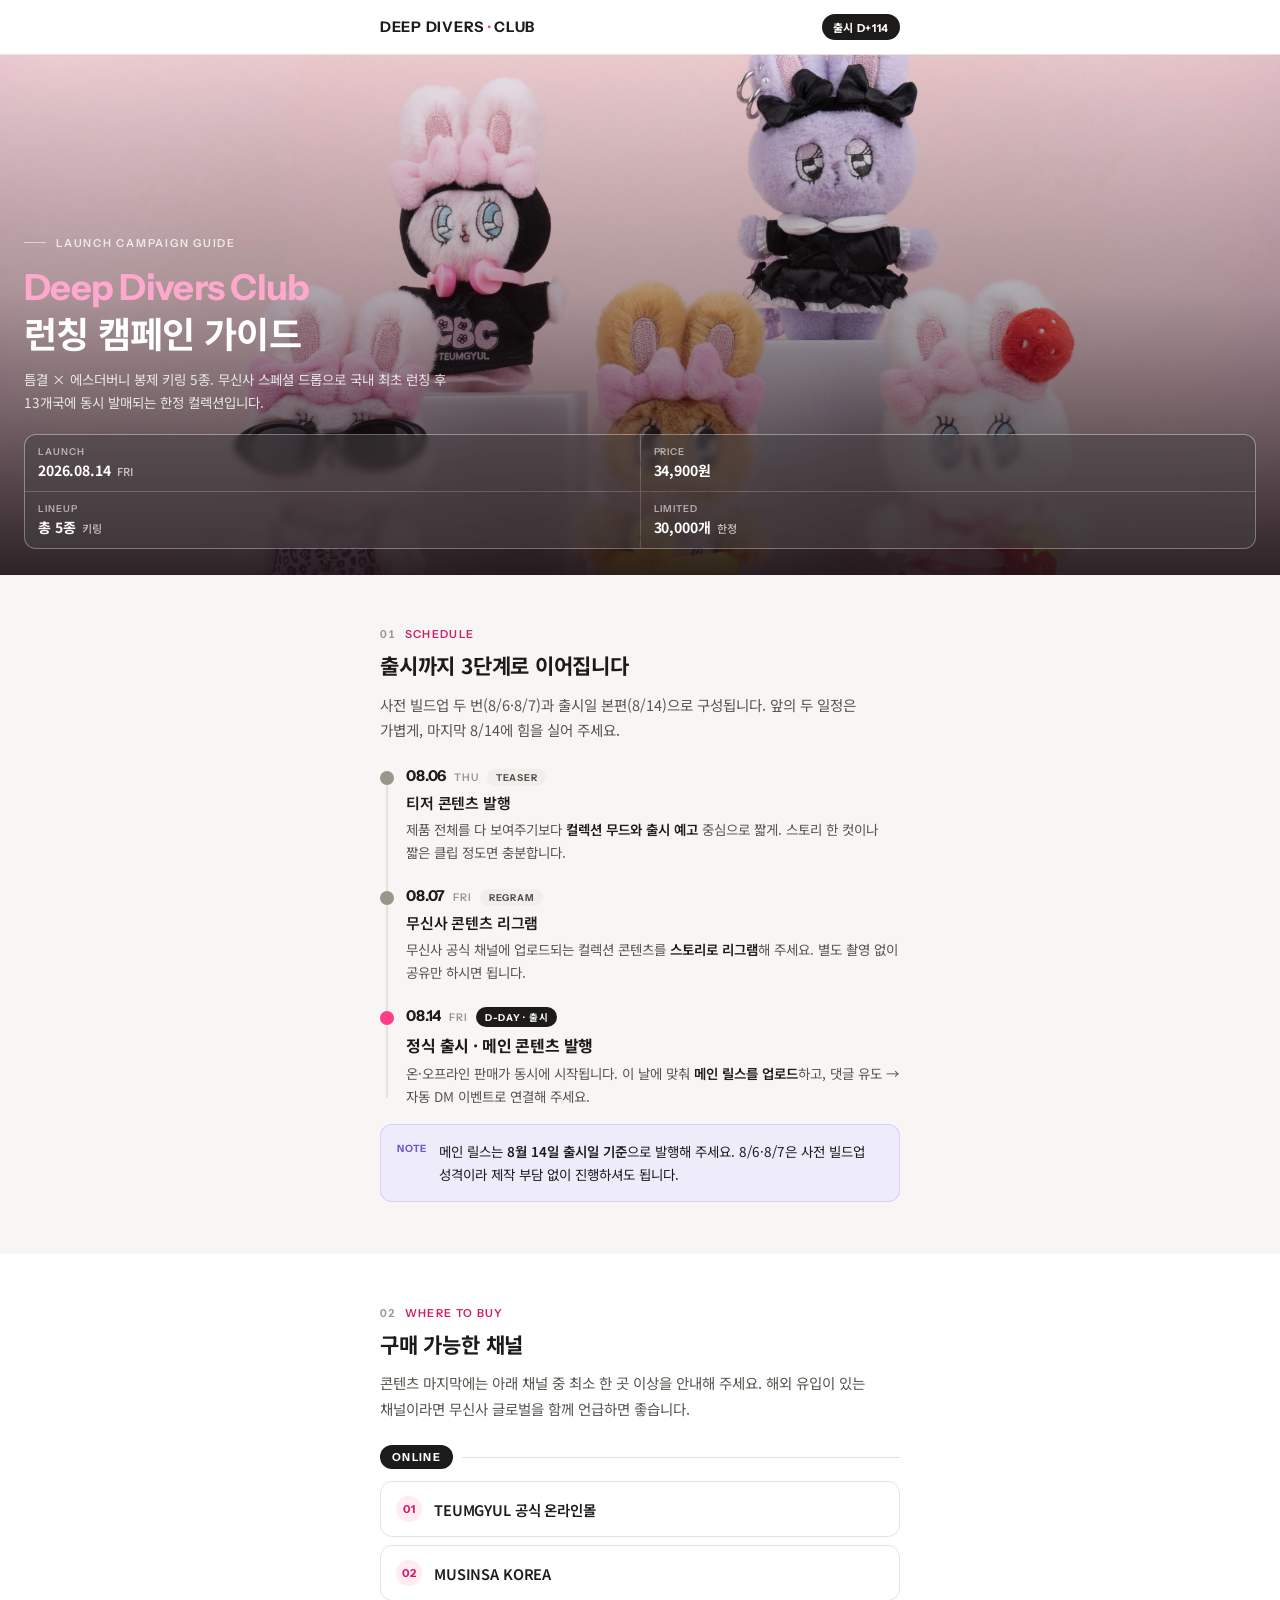
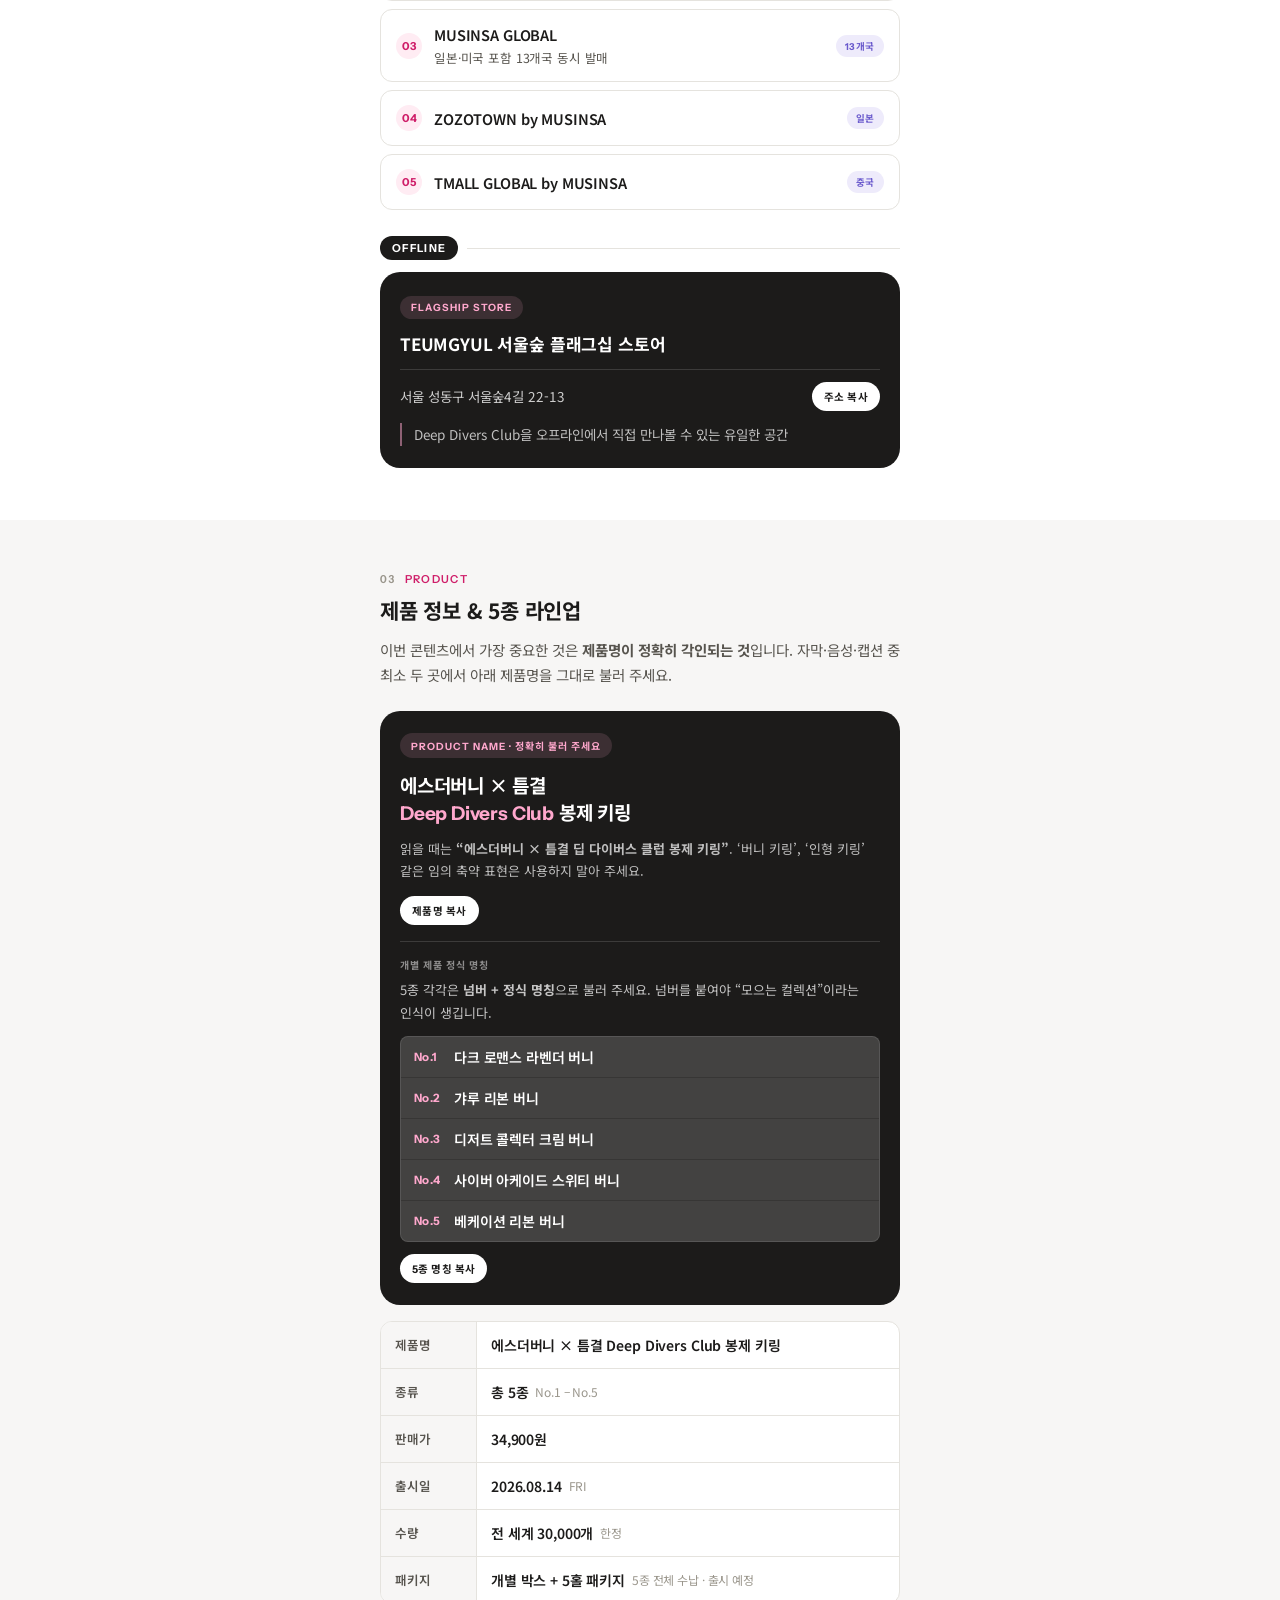
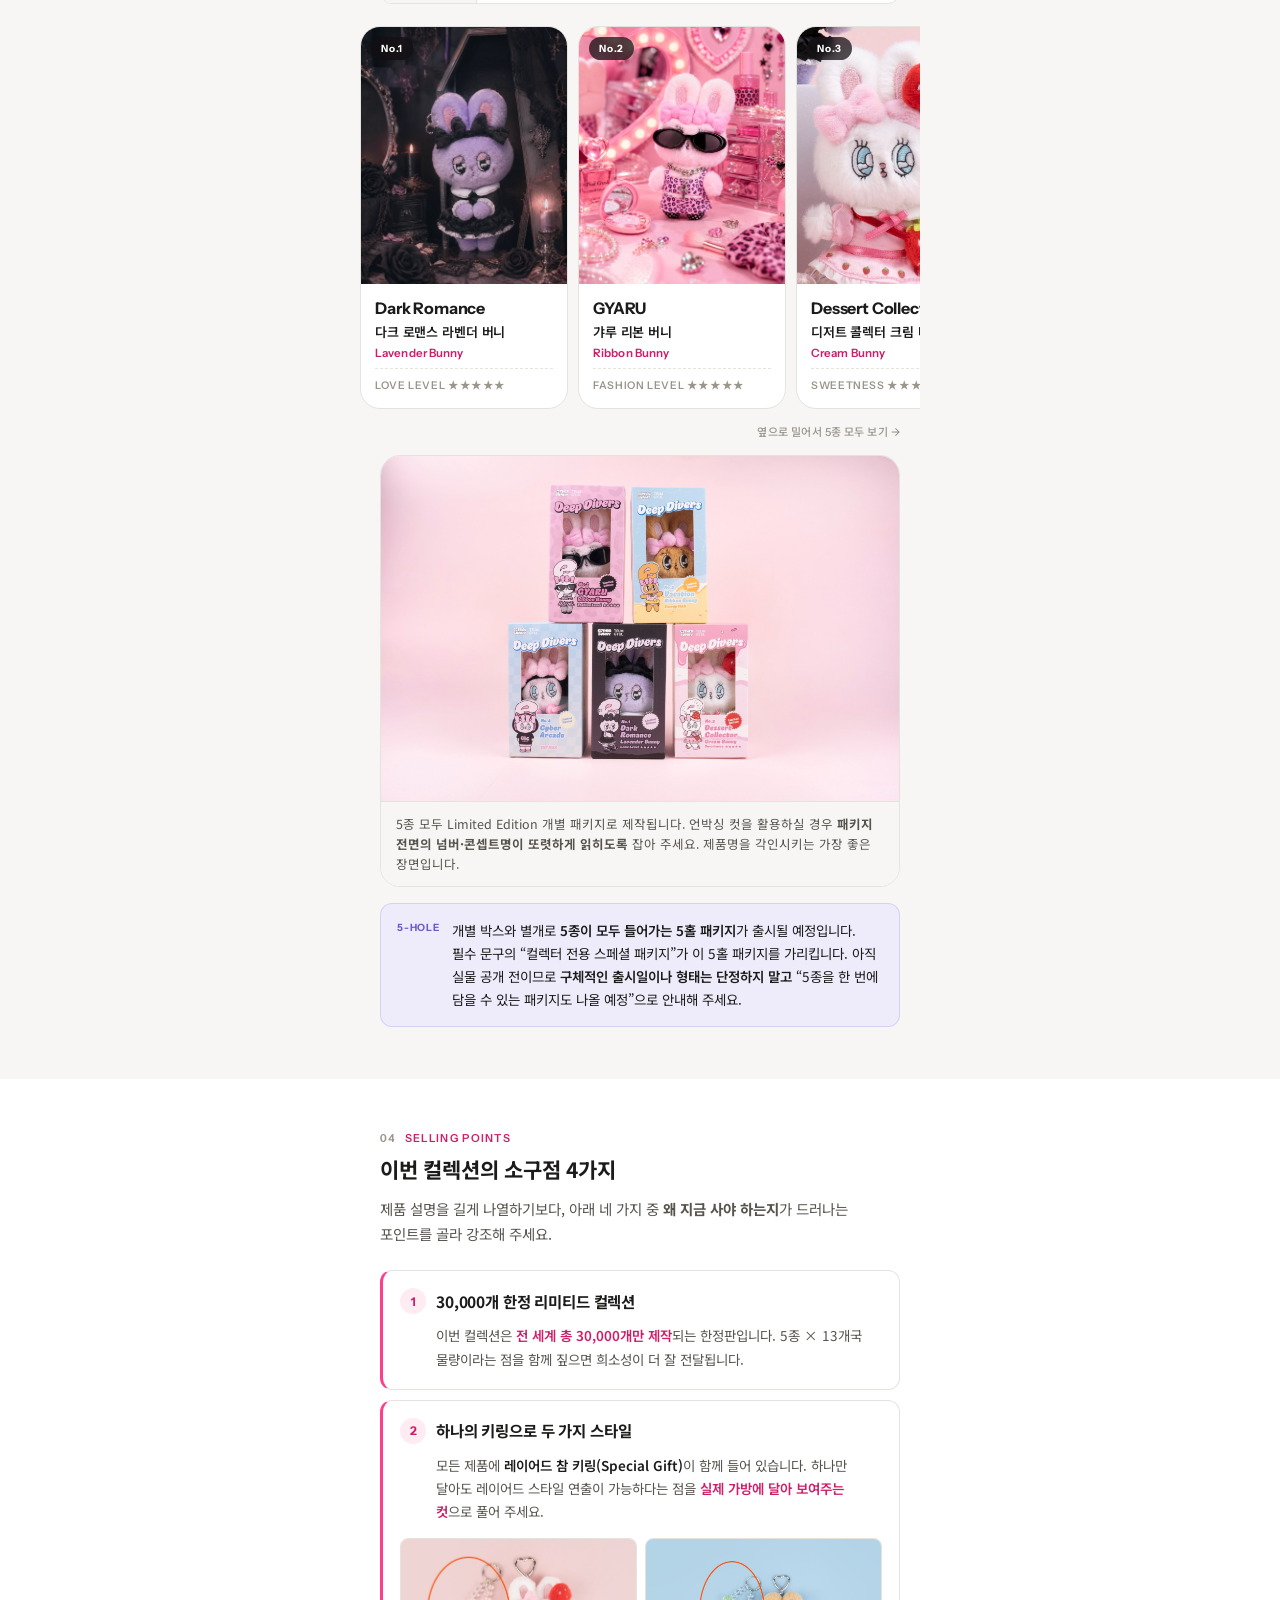
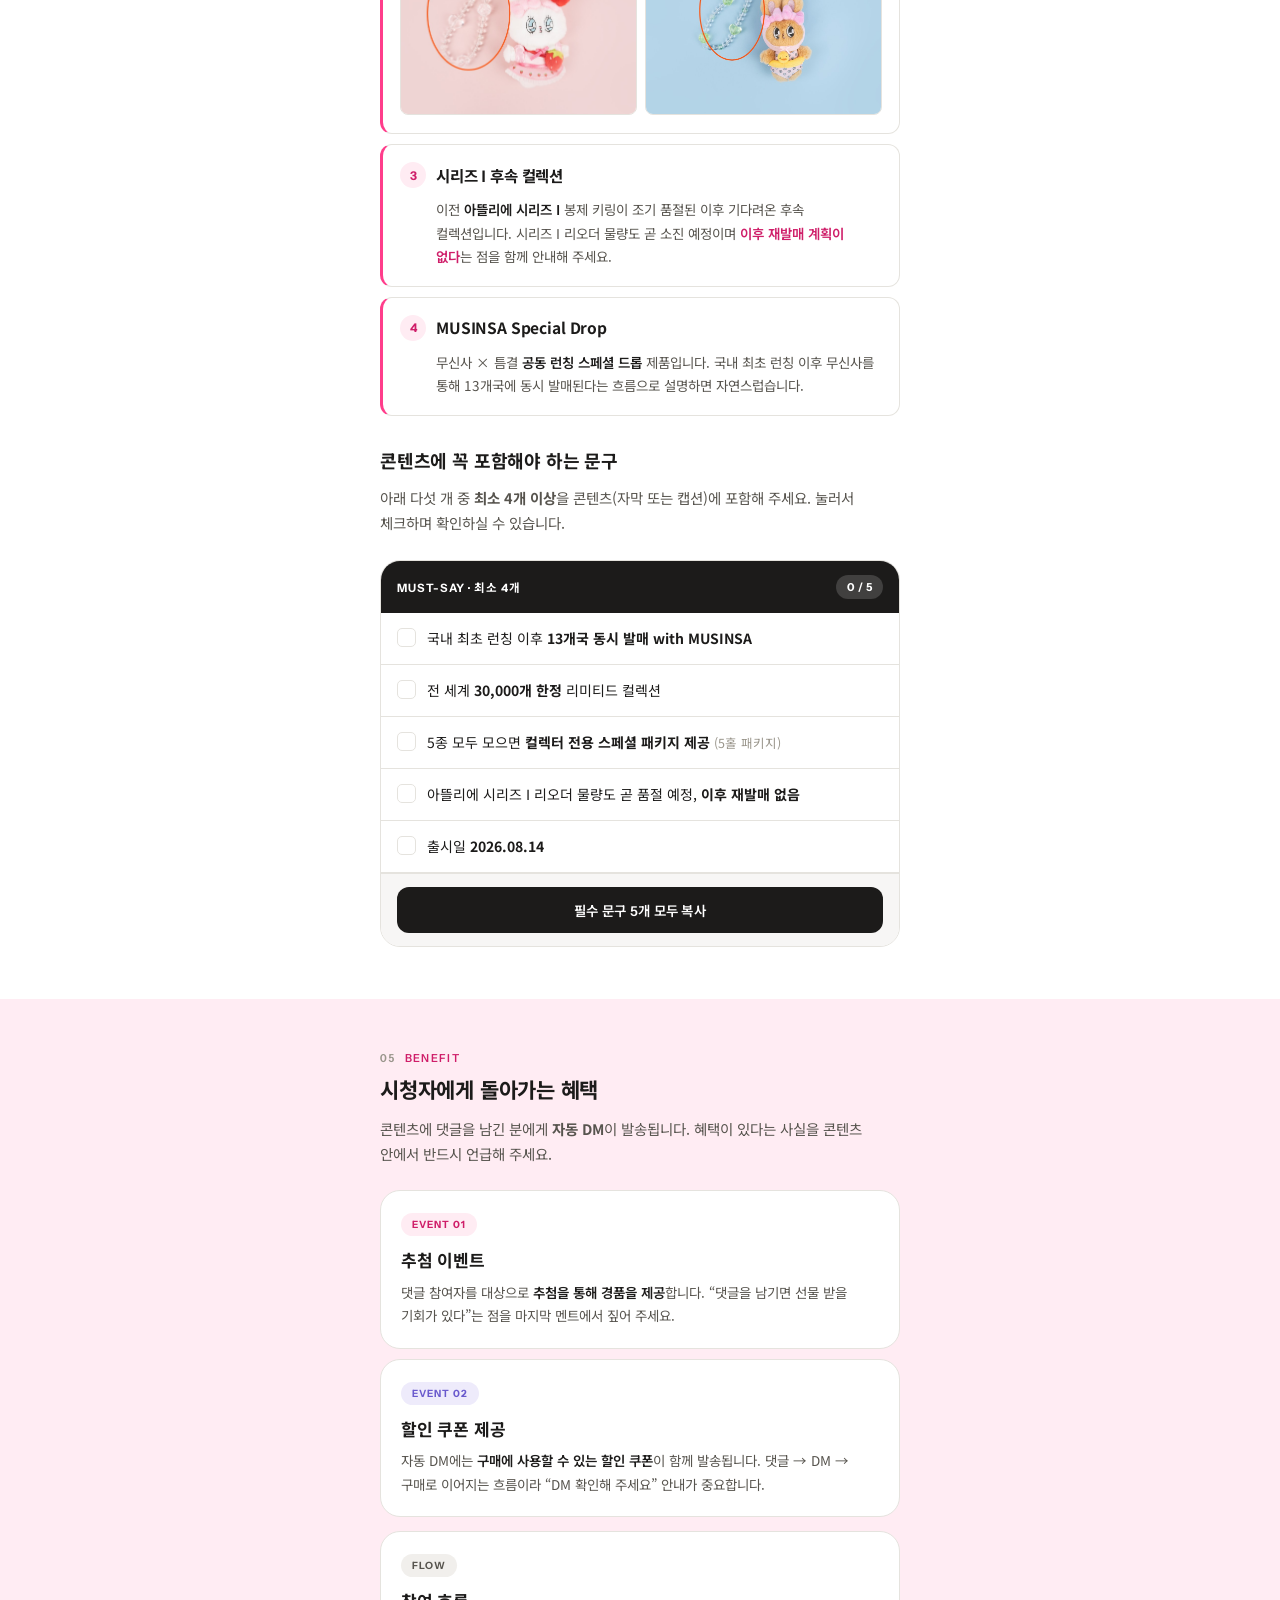
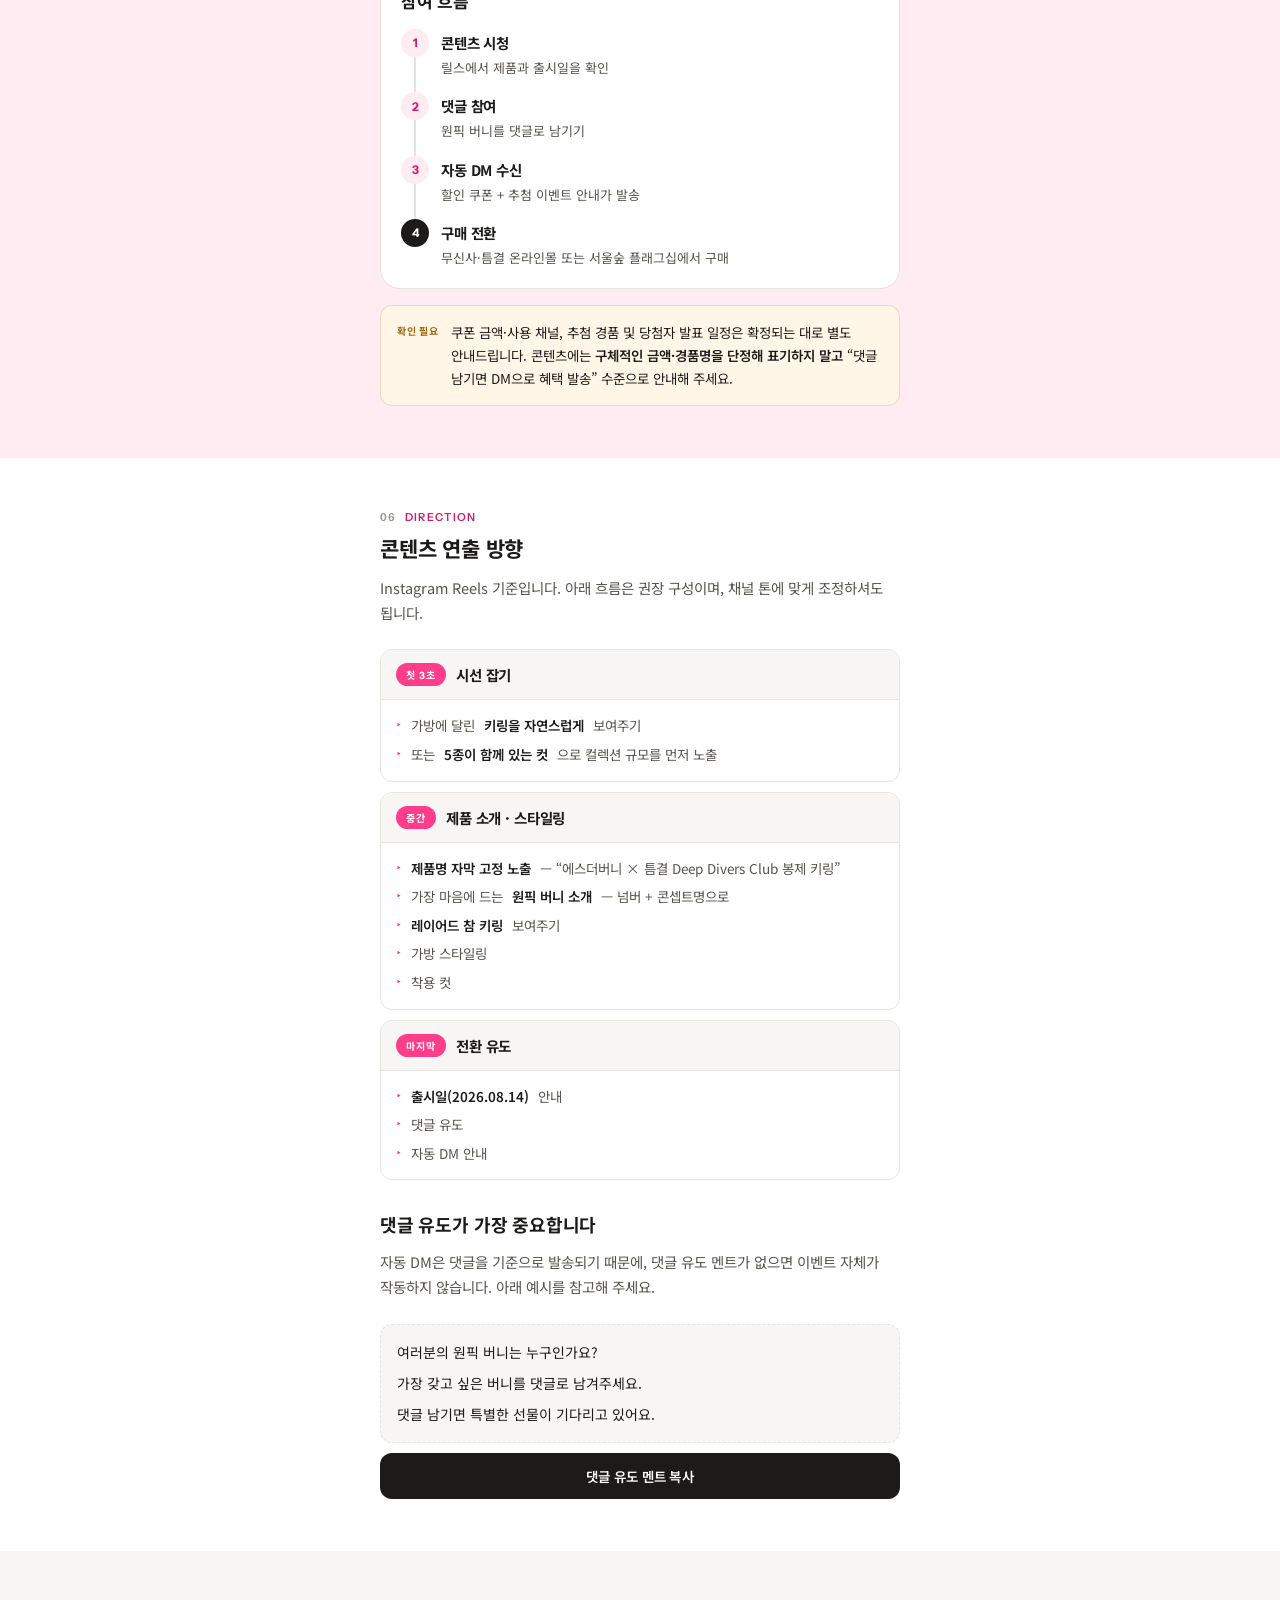
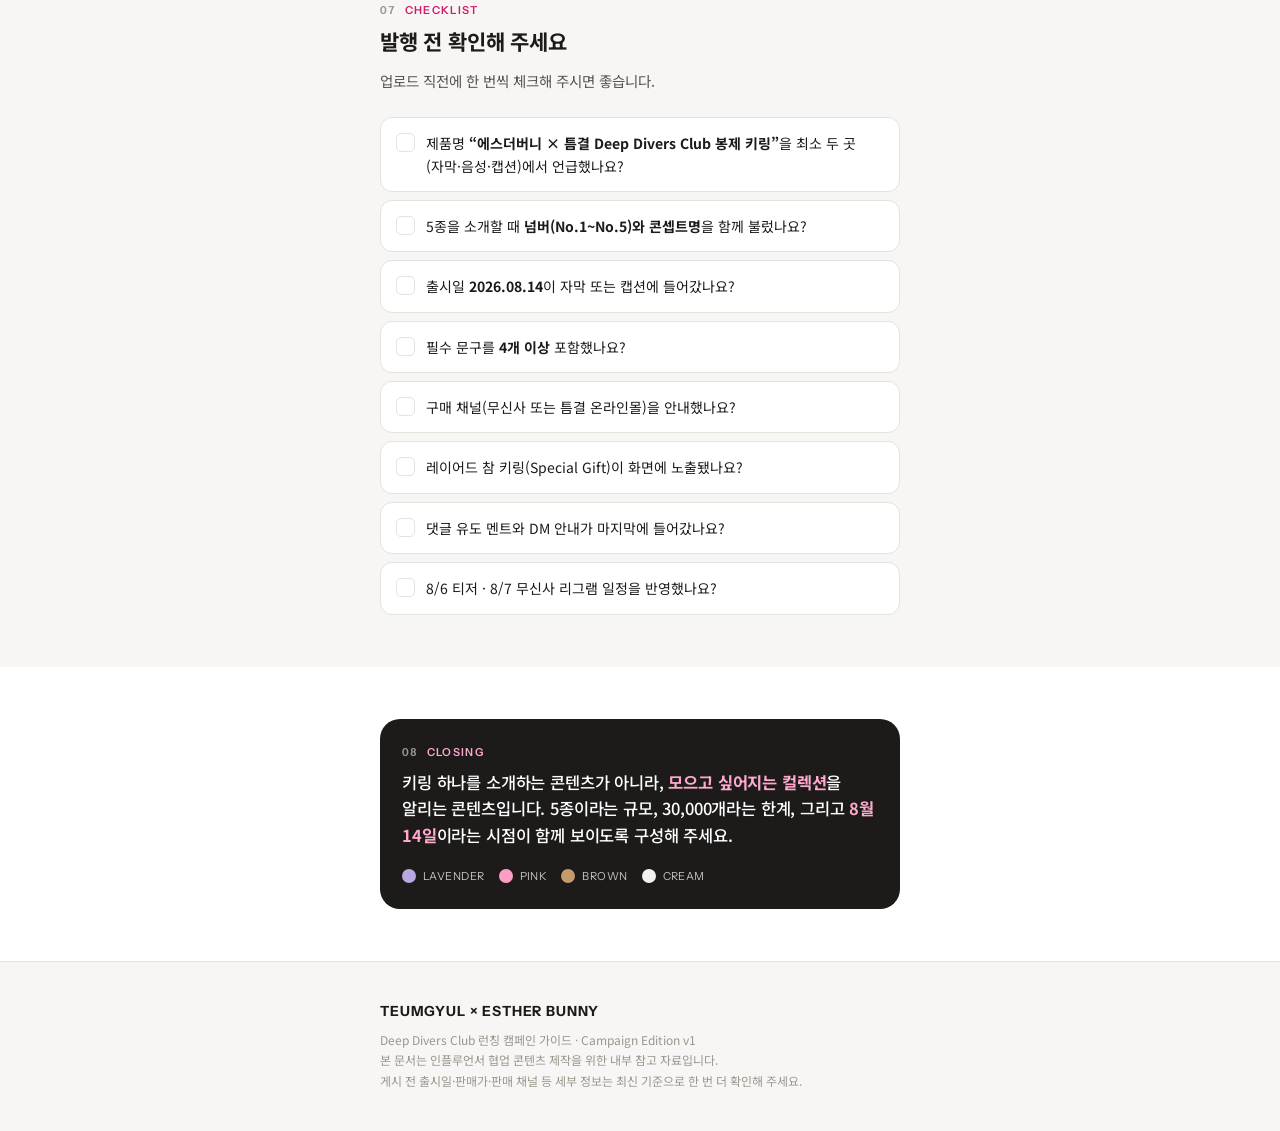
==== commit 003c46ff: "Apply client feedback: product naming and 5-hole package 심혁진님 피드백 반영.  제품명 인지 강화 - 03 섹션 상단에 제품명 전용 " ====
--- a/deep-divers-club/index.html
+++ b/deep-divers-club/index.html
@@ -160,6 +160,7 @@
       background:rgba(20,16,18,.74);backdrop-filter:blur(4px);color:var(--white);border-radius:var(--radius-pill);padding:5px 10px}
     .bun-body{padding:14px 14px 16px}
     .bun-nm{font-family:var(--font-display);font-size:16px;font-weight:700;letter-spacing:-.01em;line-height:1.25}
+    .bun-kr{font-size:13px;font-weight:600;color:var(--ink);margin-top:4px;letter-spacing:-.01em}
     .bun-sub{font-family:var(--font-display);font-size:11.5px;font-weight:600;color:var(--pink-dark);margin-top:5px;letter-spacing:.01em}
     .bun-stat{font-family:var(--font-display);font-size:10.5px;font-weight:600;letter-spacing:.06em;color:var(--ink-light);margin-top:8px;
       padding-top:8px;border-top:1px dashed var(--border);text-transform:uppercase}
@@ -167,6 +168,24 @@
     .figure{border:1px solid var(--border);border-radius:var(--radius-lg);overflow:hidden;background:var(--white);margin-top:16px}
     .figure img{width:100%}
     .figure figcaption{padding:12px 15px;font-size:12.5px;color:var(--ink-mid);line-height:1.6;border-top:1px solid var(--border);background:var(--bg)}
+
+    /* ---------- product naming ---------- */
+    .naming{background:var(--ink);color:var(--white);border-radius:var(--radius-lg);padding:22px 20px;margin-top:12px}
+    .naming .flag{display:inline-flex;font-family:var(--font-display);font-size:10px;font-weight:700;letter-spacing:.1em;text-transform:uppercase;
+      color:#ffa8cd;background:rgba(255,168,205,.14);border-radius:var(--radius-pill);padding:5px 11px;margin-bottom:14px}
+    .naming .full{font-size:19px;font-weight:700;line-height:1.42;letter-spacing:-.01em}
+    .naming .full .en{font-family:var(--font-display);color:#ffa8cd}
+    .naming .say{font-size:13px;color:rgba(255,255,255,.72);line-height:1.7;margin-top:10px}
+    .naming .act{margin-top:14px}
+    .naming .rule{margin-top:16px;padding-top:15px;border-top:1px solid rgba(255,255,255,.14)}
+    .naming .rule .lbl{font-family:var(--font-display);font-size:10px;font-weight:700;letter-spacing:.1em;text-transform:uppercase;color:rgba(255,255,255,.5)}
+    .naming .rule p{font-size:13px;color:rgba(255,255,255,.75);line-height:1.7;margin-top:7px}
+    .naming .names{margin-top:12px;display:flex;flex-direction:column;gap:1px;background:rgba(255,255,255,.12);
+      border:1px solid rgba(255,255,255,.16);border-radius:var(--radius-sm);overflow:hidden}
+    .naming .names li{list-style:none;display:flex;align-items:center;gap:10px;background:rgba(255,255,255,.06);
+      padding:10px 13px;font-size:14px;font-weight:600;letter-spacing:-.01em}
+    .naming .names li em{font-style:normal;font-family:var(--font-display);font-size:11.5px;font-weight:700;
+      letter-spacing:.04em;color:#ffa8cd;flex-shrink:0;min-width:30px}
 
     /* ---------- USP ---------- */
     .usp{background:var(--white);border:1px solid var(--border);border-left:3px solid var(--pink);border-radius:var(--radius-md);padding:17px 17px 18px}
@@ -371,14 +390,38 @@
     <div class="container">
       <p class="section-eyebrow"><span class="no">03</span> Product</p>
       <h2 class="section-title">제품 정보 &amp; 5종 라인업</h2>
-      <p class="section-body">전 종에 캐릭터 콘셉트와 넘버가 부여되어 있습니다. 콘텐츠에서 소개할 때 넘버와 이름을 함께 불러 주시면 컬렉션 느낌이 살아납니다.</p>
-
-      <div class="spec reveal">
-        <div class="spec-row"><div class="k">제품명</div><div class="v">Deep Divers Club 봉제 키링</div></div>
+      <p class="section-body">이번 콘텐츠에서 가장 중요한 것은 <b>제품명이 정확히 각인되는 것</b>입니다. 자막·음성·캡션 중 최소 두 곳에서 아래 제품명을 그대로 불러 주세요.</p>
+
+      <div class="naming reveal">
+        <span class="flag">Product Name · 정확히 불러 주세요</span>
+        <div class="full">에스더버니 × 틈결<br><span class="en">Deep Divers Club</span> 봉제 키링</div>
+        <p class="say">읽을 때는 <b>“에스더버니 × 틈결 딥 다이버스 클럽 봉제 키링”</b>. ‘버니 키링’, ‘인형 키링’ 같은 임의 축약 표현은 사용하지 말아 주세요.</p>
+        <div class="act"><button class="mini-copy" type="button" data-copy="에스더버니 × 틈결 Deep Divers Club 봉제 키링">제품명 복사</button></div>
+        <div class="rule">
+          <div class="lbl">개별 제품 정식 명칭</div>
+          <p>5종 각각은 <b>넘버 + 정식 명칭</b>으로 불러 주세요. 넘버를 붙여야 “모으는 컬렉션”이라는 인식이 생깁니다.</p>
+          <ul class="names">
+            <li><em>No.1</em> 다크 로맨스 라벤더 버니</li>
+            <li><em>No.2</em> 갸루 리본 버니</li>
+            <li><em>No.3</em> 디저트 콜렉터 크림 버니</li>
+            <li><em>No.4</em> 사이버 아케이드 스위티 버니</li>
+            <li><em>No.5</em> 베케이션 리본 버니</li>
+          </ul>
+          <button class="mini-copy" type="button" style="margin-top:12px" data-copy="No.1 다크 로맨스 라벤더 버니
+No.2 갸루 리본 버니
+No.3 디저트 콜렉터 크림 버니
+No.4 사이버 아케이드 스위티 버니
+No.5 베케이션 리본 버니">5종 명칭 복사</button>
+        </div>
+      </div>
+
+      <div class="spec reveal" style="margin-top:16px">
+        <div class="spec-row"><div class="k">제품명</div><div class="v">에스더버니 × 틈결 Deep Divers Club 봉제 키링</div></div>
         <div class="spec-row"><div class="k">종류</div><div class="v">총 5종 <small>No.1 – No.5</small></div></div>
         <div class="spec-row"><div class="k">판매가</div><div class="v">34,900원</div></div>
         <div class="spec-row"><div class="k">출시일</div><div class="v">2026.08.14 <small>FRI</small></div></div>
         <div class="spec-row"><div class="k">수량</div><div class="v">전 세계 30,000개 <small>한정</small></div></div>
+        <div class="spec-row"><div class="k">패키지</div><div class="v">개별 박스 + 5홀 패키지 <small>5종 전체 수납 · 출시 예정</small></div></div>
       </div>
     </div>
 
@@ -386,31 +429,36 @@
       <div class="rail reveal">
         <div class="bun">
           <div class="bun-media"><img loading="lazy" src="assets/images/no1-dark-romance.webp" alt="No.1 Dark Romance 라벤더 버니"><span class="bun-no">No.1</span></div>
-          <div class="bun-body"><div class="bun-nm">Dark Romance</div><div class="bun-sub">Lavender Bunny</div><div class="bun-stat">Love Level ★★★★★</div></div>
+          <div class="bun-body"><div class="bun-nm">Dark Romance</div><div class="bun-kr">다크 로맨스 라벤더 버니</div><div class="bun-sub">Lavender Bunny</div><div class="bun-stat">Love Level ★★★★★</div></div>
         </div>
         <div class="bun">
           <div class="bun-media"><img loading="lazy" src="assets/images/no2-gyaru.webp" alt="No.2 GYARU 리본 버니"><span class="bun-no">No.2</span></div>
-          <div class="bun-body"><div class="bun-nm">GYARU</div><div class="bun-sub">Ribbon Bunny</div><div class="bun-stat">Fashion Level ★★★★★</div></div>
+          <div class="bun-body"><div class="bun-nm">GYARU</div><div class="bun-kr">갸루 리본 버니</div><div class="bun-sub">Ribbon Bunny</div><div class="bun-stat">Fashion Level ★★★★★</div></div>
         </div>
         <div class="bun">
           <div class="bun-media"><img loading="lazy" src="assets/images/no3-dessert-collector.jpg" alt="No.3 Dessert Collector 크림 버니"><span class="bun-no">No.3</span></div>
-          <div class="bun-body"><div class="bun-nm">Dessert Collector</div><div class="bun-sub">Cream Bunny</div><div class="bun-stat">Sweetness ★★★★★</div></div>
+          <div class="bun-body"><div class="bun-nm">Dessert Collector</div><div class="bun-kr">디저트 콜렉터 크림 버니</div><div class="bun-sub">Cream Bunny</div><div class="bun-stat">Sweetness ★★★★★</div></div>
         </div>
         <div class="bun">
           <div class="bun-media"><img loading="lazy" src="assets/images/no4-cyber-arcade.jpg" alt="No.4 Cyber Arcade"><span class="bun-no">No.4</span></div>
-          <div class="bun-body"><div class="bun-nm">Cyber Arcade</div><div class="bun-sub">CBC Hoodie</div><div class="bun-stat">EXP MAX</div></div>
+          <div class="bun-body"><div class="bun-nm">Cyber Arcade</div><div class="bun-kr">사이버 아케이드 스위티 버니</div><div class="bun-sub">Sweety Bunny</div><div class="bun-stat">EXP MAX</div></div>
         </div>
         <div class="bun">
           <div class="bun-media"><img loading="lazy" src="assets/images/no5-vacation.webp" alt="No.5 Vacation 리본 버니"><span class="bun-no">No.5</span></div>
-          <div class="bun-body"><div class="bun-nm">Vacation</div><div class="bun-sub">Ribbon Bunny</div><div class="bun-stat">Energy MAX</div></div>
+          <div class="bun-body"><div class="bun-nm">Vacation</div><div class="bun-kr">베케이션 리본 버니</div><div class="bun-sub">Ribbon Bunny</div><div class="bun-stat">Energy MAX</div></div>
         </div>
       </div>
       <p class="rail-hint">옆으로 밀어서 5종 모두 보기 →</p>
 
       <figure class="figure reveal">
         <img loading="lazy" src="assets/images/package-5.jpg" alt="Deep Divers Club 5종 패키지">
-        <figcaption>5종 모두 Limited Edition 패키지로 제작됩니다. 언박싱 컷을 활용하실 경우 패키지 전면의 넘버·콘셉트명이 함께 보이도록 잡아 주세요.</figcaption>
+        <figcaption>5종 모두 Limited Edition 개별 패키지로 제작됩니다. 언박싱 컷을 활용하실 경우 <b>패키지 전면의 넘버·콘셉트명이 또렷하게 읽히도록</b> 잡아 주세요. 제품명을 각인시키는 가장 좋은 장면입니다.</figcaption>
       </figure>
+
+      <div class="note" style="margin-top:16px">
+        <span class="tag">5-Hole</span>
+        <span class="body">개별 박스와 별개로 <b>5종이 모두 들어가는 5홀 패키지</b>가 출시될 예정입니다. 필수 문구의 “컬렉터 전용 스페셜 패키지”가 이 5홀 패키지를 가리킵니다. 아직 실물 공개 전이므로 <b>구체적인 출시일이나 형태는 단정하지 말고</b> “5종을 한 번에 담을 수 있는 패키지도 나올 예정”으로 안내해 주세요.</span>
+      </div>
     </div>
   </section>
 
@@ -454,7 +502,7 @@
         </div>
         <div class="line"><span class="box"></span><span class="line-t">국내 최초 런칭 이후 <b>13개국 동시 발매 with MUSINSA</b></span></div>
         <div class="line"><span class="box"></span><span class="line-t">전 세계 <b>30,000개 한정</b> 리미티드 컬렉션</span></div>
-        <div class="line"><span class="box"></span><span class="line-t">5종 모두 모으면 <b>컬렉터 전용 스페셜 패키지 제공</b></span></div>
+        <div class="line"><span class="box"></span><span class="line-t">5종 모두 모으면 <b>컬렉터 전용 스페셜 패키지 제공</b> <span style="color:var(--ink-light);font-size:12.5px">(5홀 패키지)</span></span></div>
         <div class="line"><span class="box"></span><span class="line-t">아뜰리에 시리즈 I 리오더 물량도 곧 품절 예정, <b>이후 재발매 없음</b></span></div>
         <div class="line"><span class="box"></span><span class="line-t">출시일 <b>2026.08.14</b></span></div>
         <div class="must-foot"><button class="btn-copy" id="mustCopy" type="button">필수 문구 5개 모두 복사</button></div>
@@ -516,7 +564,8 @@
         <div class="beat">
           <div class="beat-h"><span class="beat-k">중간</span><span class="t">제품 소개 · 스타일링</span></div>
           <div class="beat-b"><ul class="seq">
-            <li>가장 마음에 드는 <b>원픽 버니 소개</b></li>
+            <li><b>제품명 자막 고정 노출</b> — “에스더버니 × 틈결 Deep Divers Club 봉제 키링”</li>
+            <li>가장 마음에 드는 <b>원픽 버니 소개</b> — 넘버 + 콘셉트명으로</li>
             <li><b>레이어드 참 키링</b> 보여주기</li>
             <li>가방 스타일링</li>
             <li>착용 컷</li>
@@ -550,6 +599,8 @@
       <h2 class="section-title">발행 전 확인해 주세요</h2>
       <p class="section-body">업로드 직전에 한 번씩 체크해 주시면 좋습니다.</p>
       <div class="reveal">
+        <div class="check"><span class="box"></span><span class="check-t">제품명 <b>“에스더버니 × 틈결 Deep Divers Club 봉제 키링”</b>을 최소 두 곳(자막·음성·캡션)에서 언급했나요?</span></div>
+        <div class="check"><span class="box"></span><span class="check-t">5종을 소개할 때 <b>넘버(No.1~No.5)와 콘셉트명</b>을 함께 불렀나요?</span></div>
         <div class="check"><span class="box"></span><span class="check-t">출시일 <b>2026.08.14</b>이 자막 또는 캡션에 들어갔나요?</span></div>
         <div class="check"><span class="box"></span><span class="check-t">필수 문구를 <b>4개 이상</b> 포함했나요?</span></div>
         <div class="check"><span class="box"></span><span class="check-t">구매 채널(무신사 또는 틈결 온라인몰)을 안내했나요?</span></div>
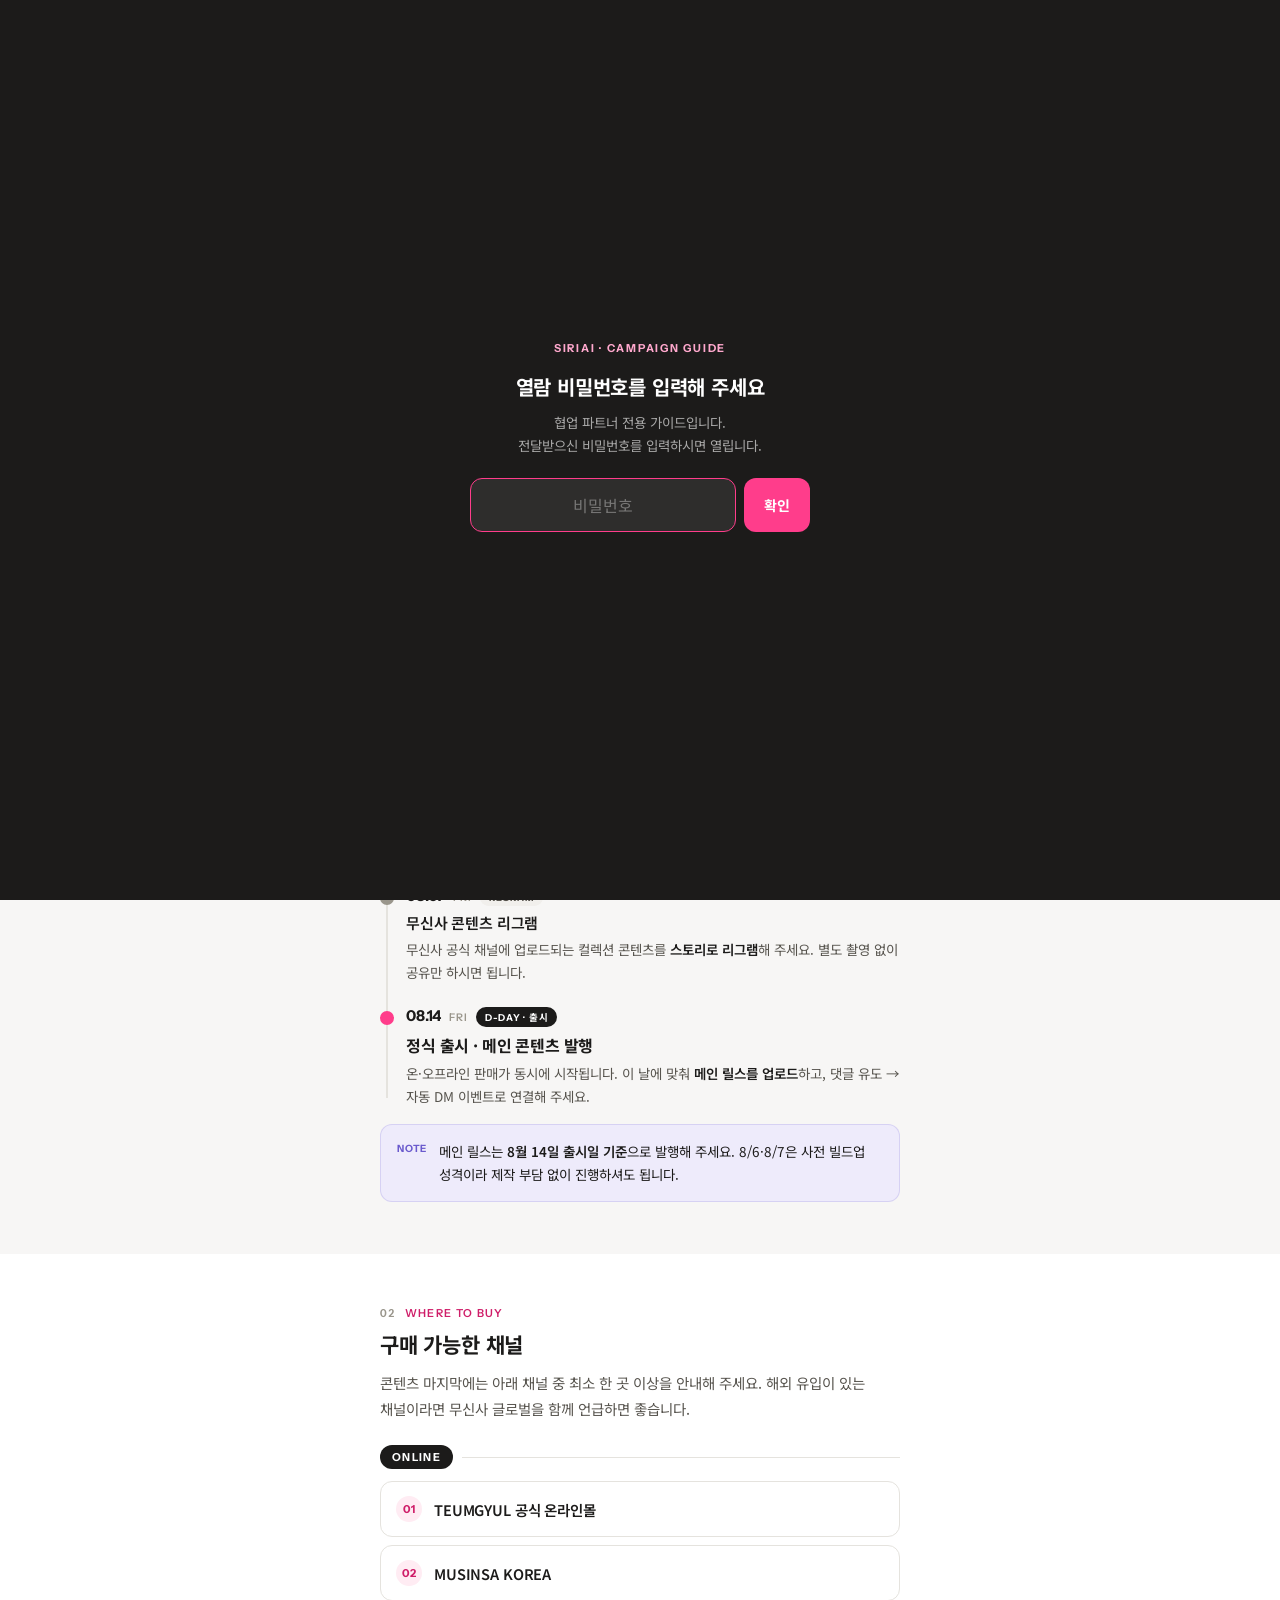
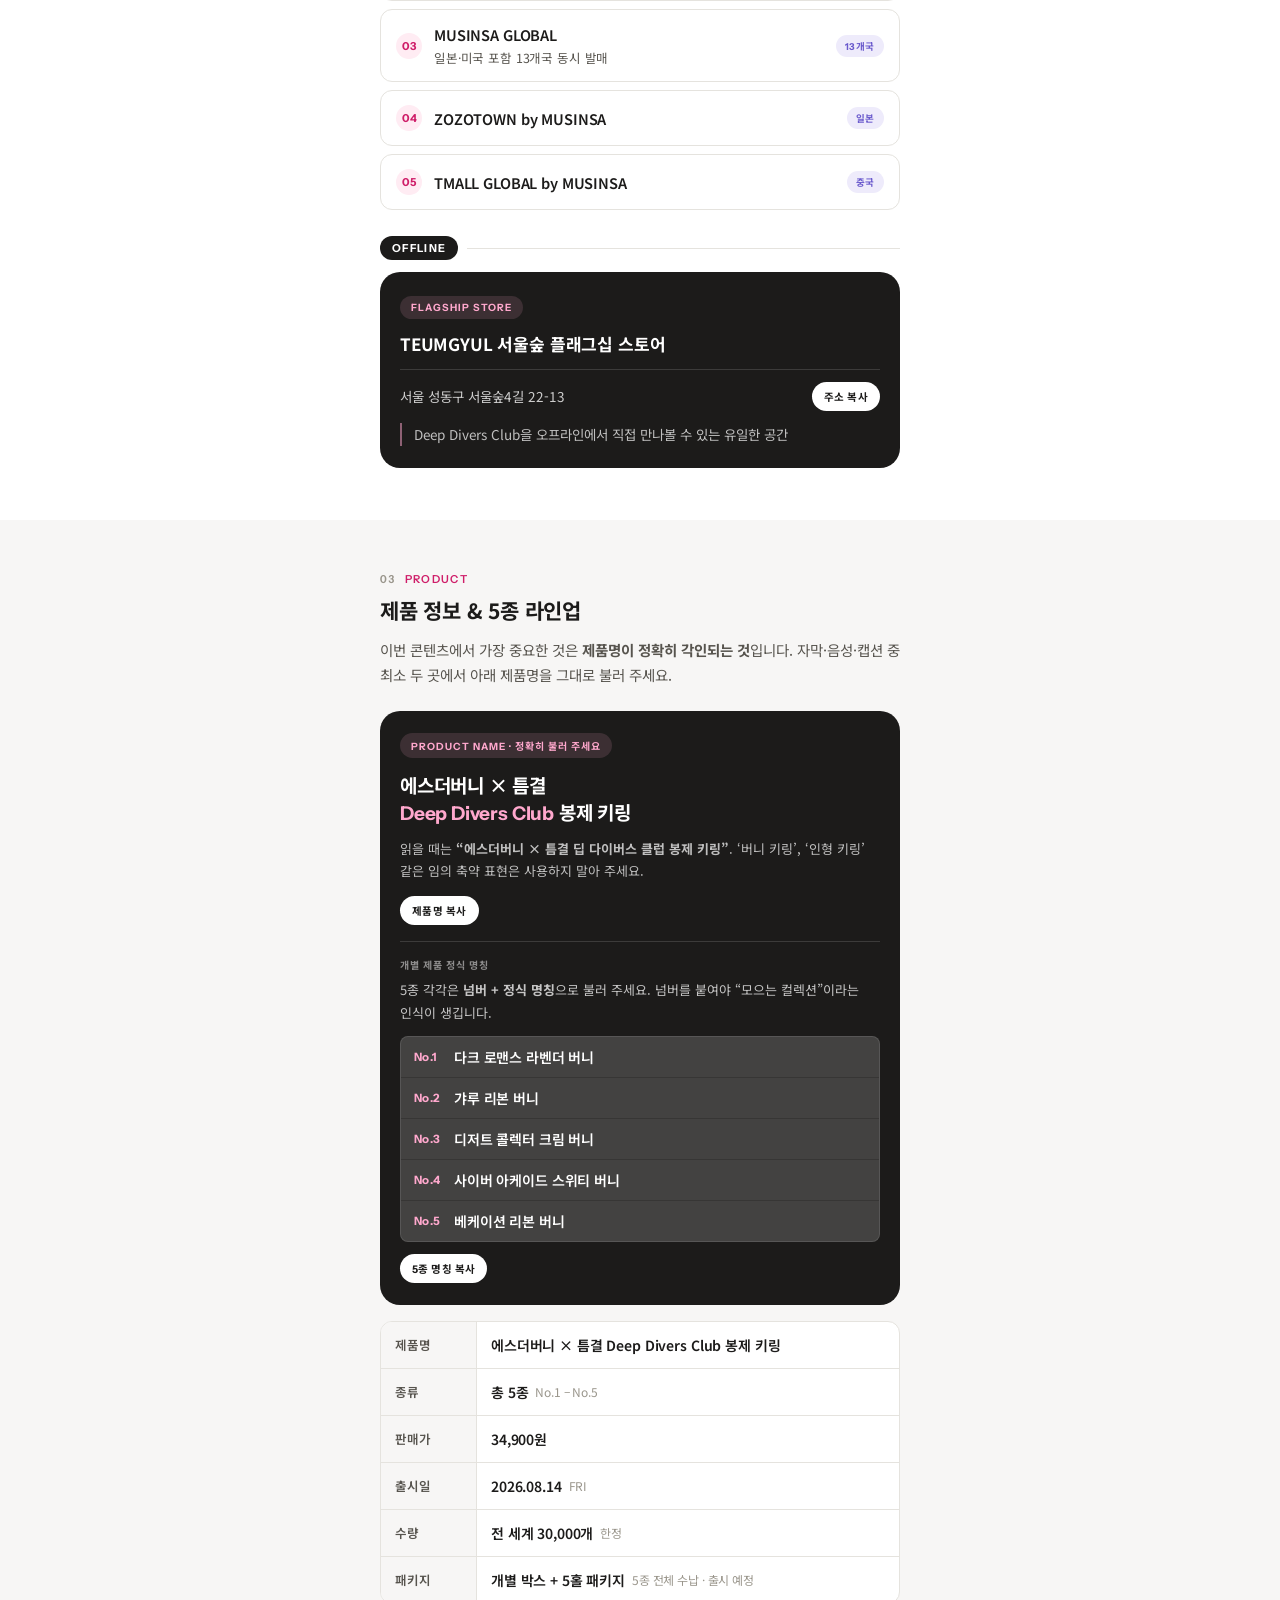
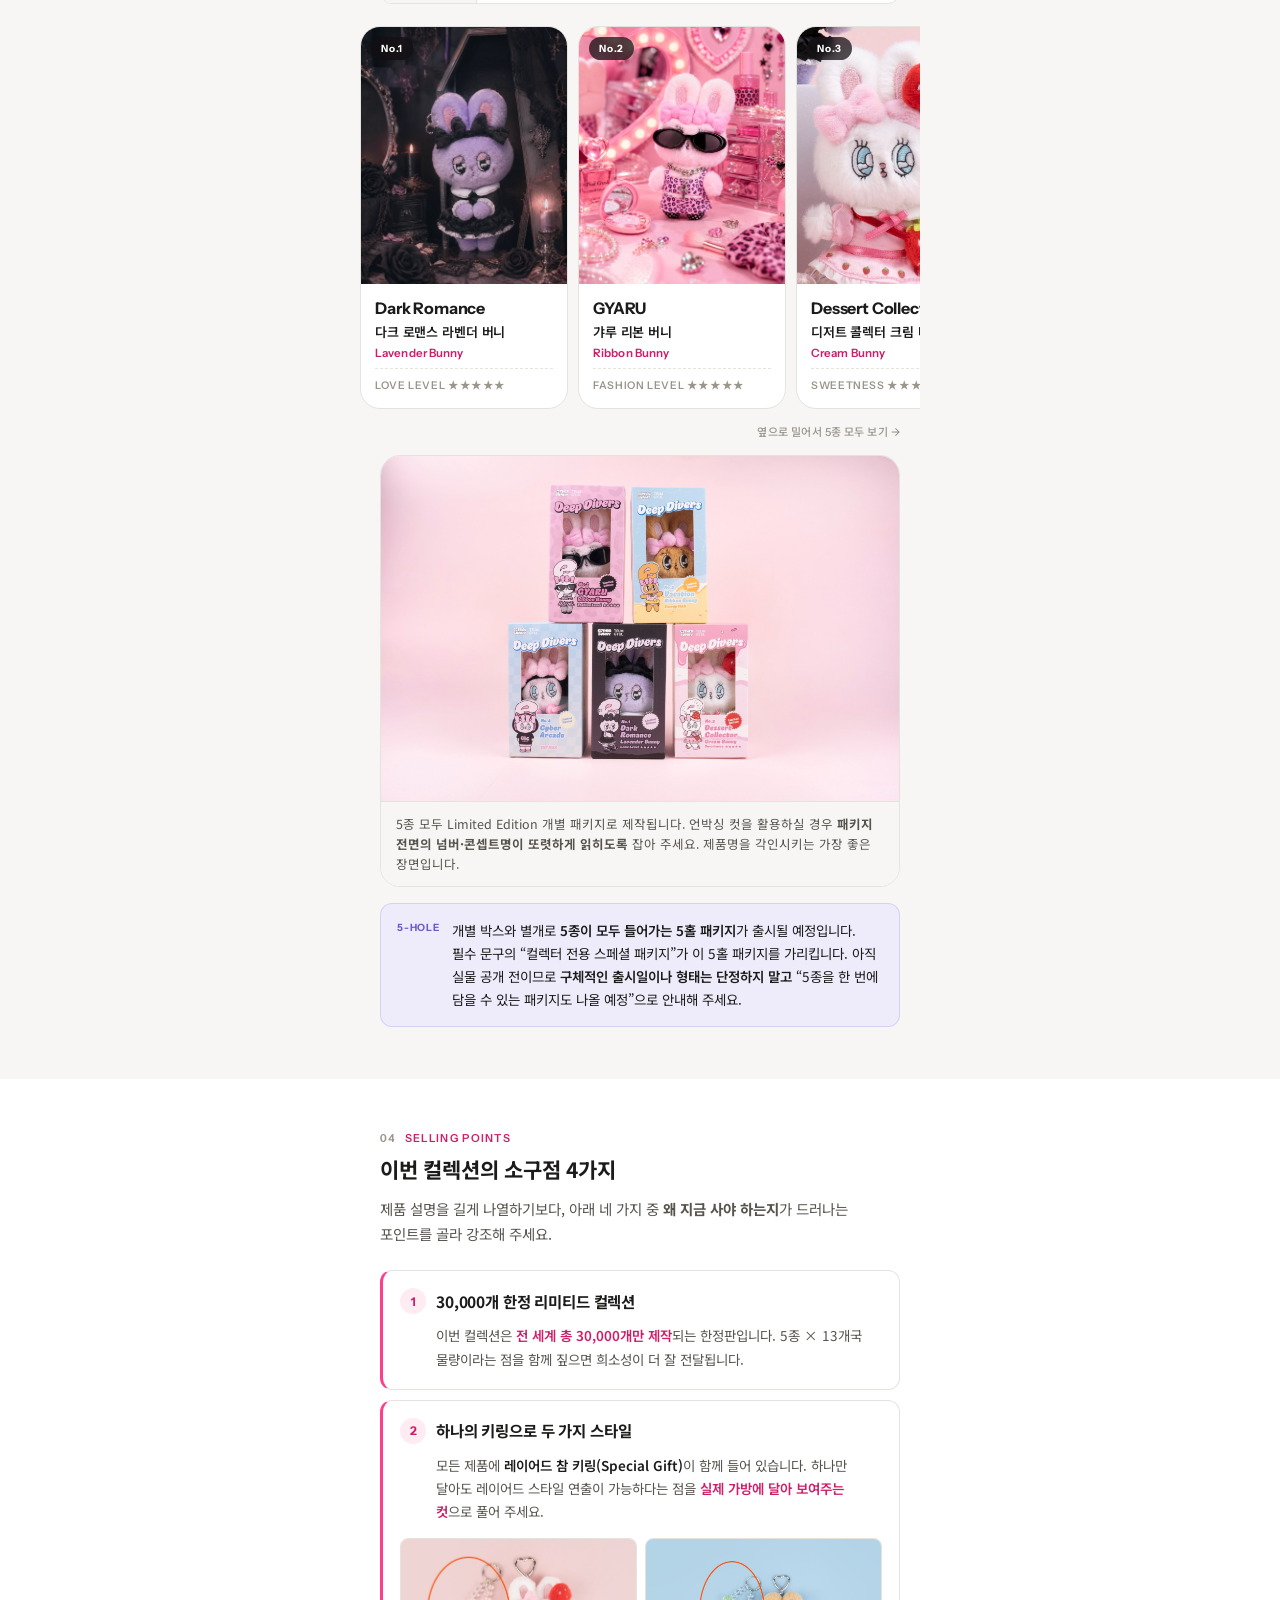
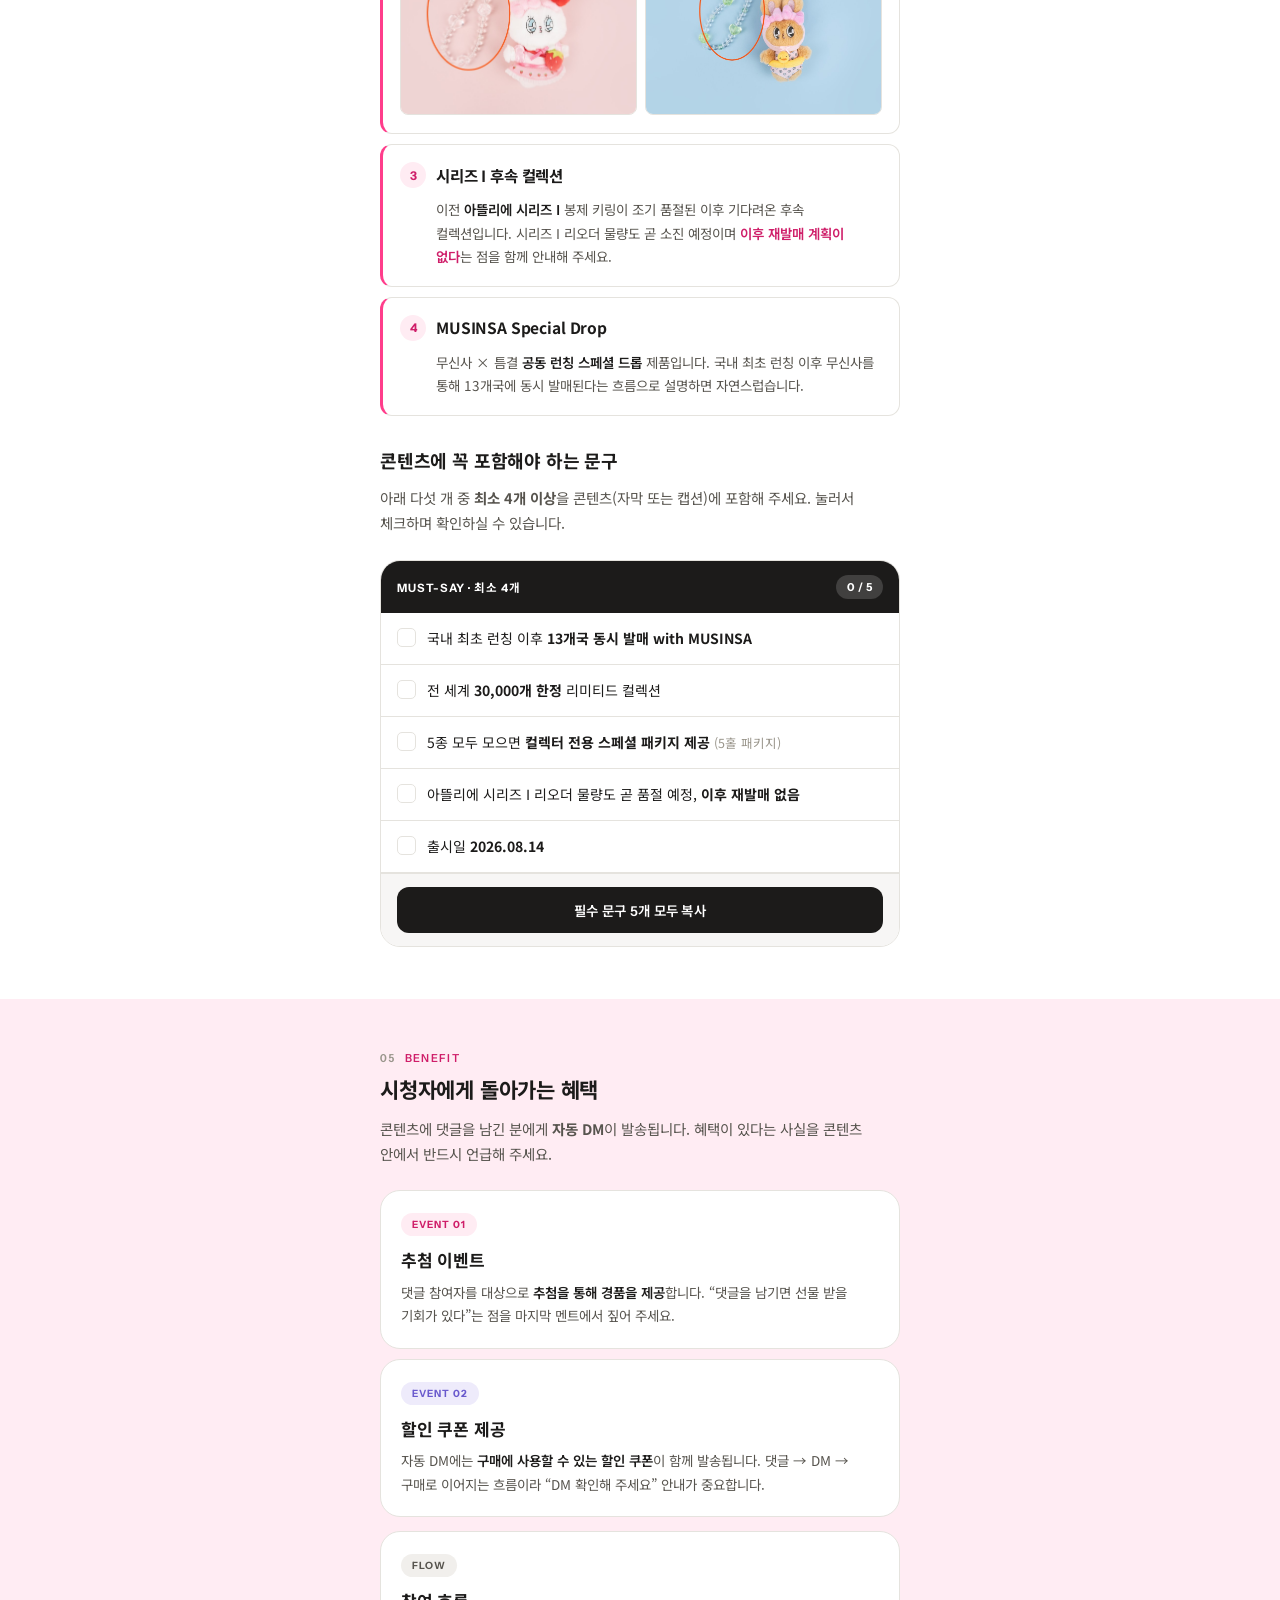
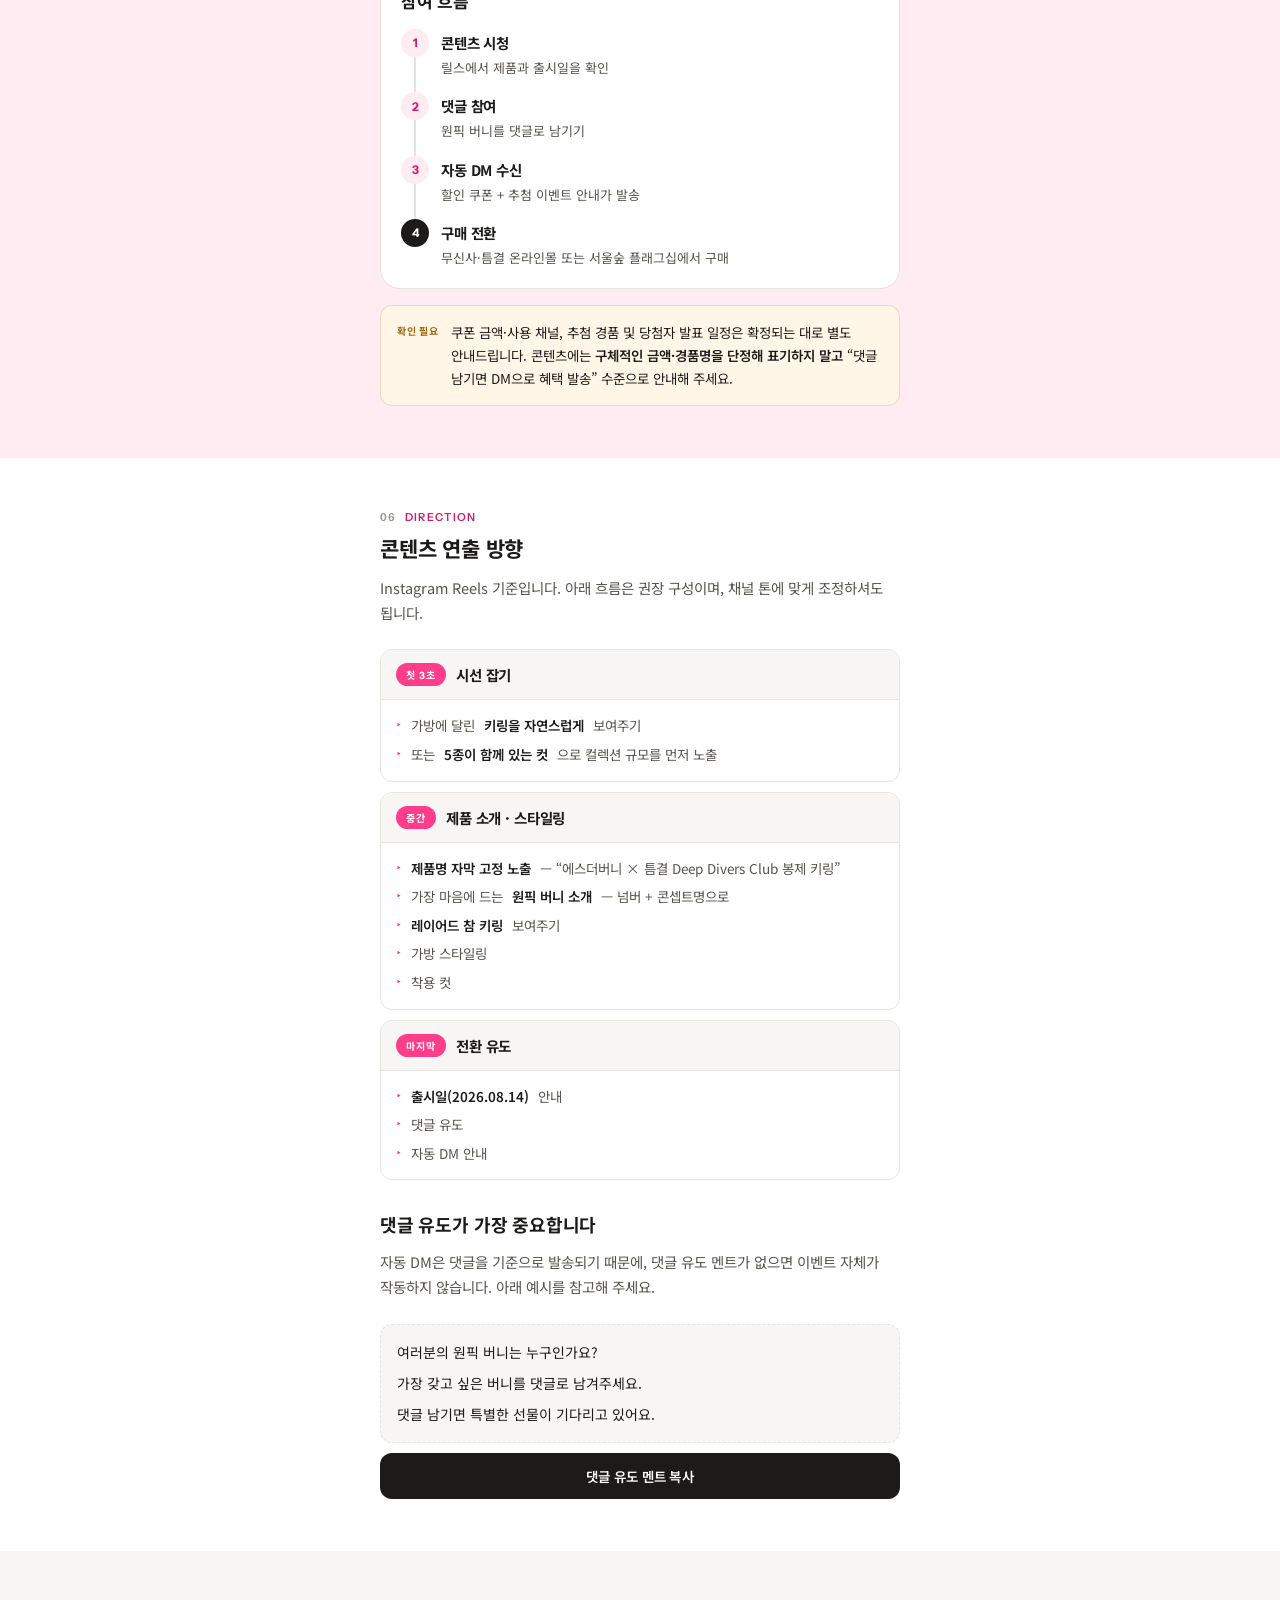
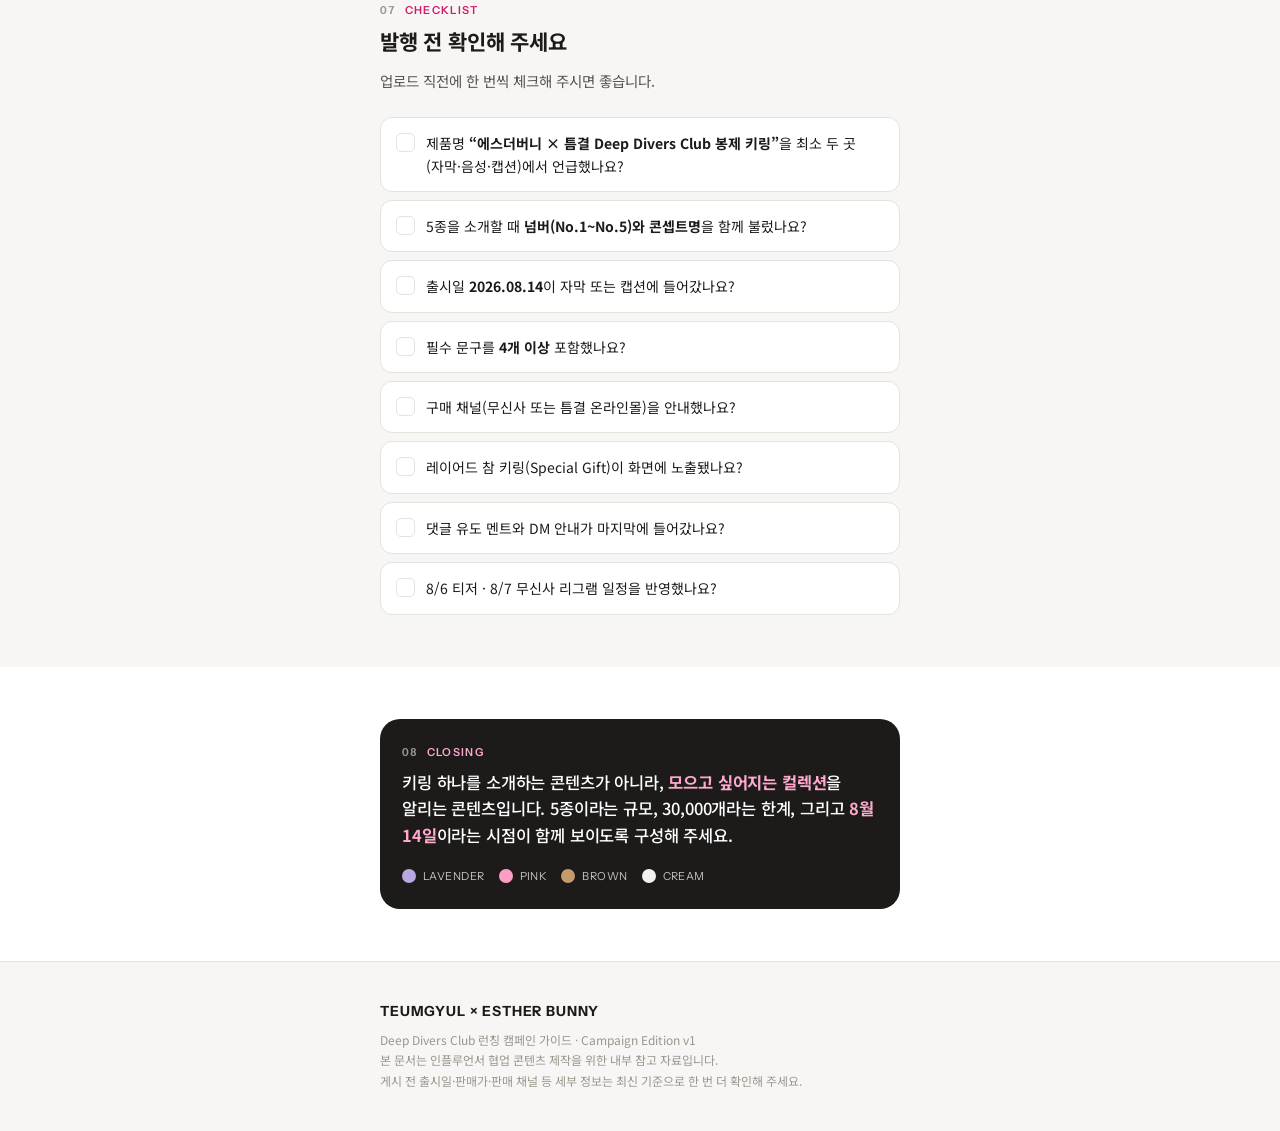
==== commit 391d6e54: "Serve campaign guide at root and gate all pages with a password URL 관리 구조 변경 - 캠페인 가이드를 루트로 이동 (deep" ====
--- a/deep-divers-club/index.html
+++ b/deep-divers-club/index.html
@@ -2,728 +2,13 @@
 <html lang="ko">
 <head>
   <meta charset="UTF-8">
-  <meta name="viewport" content="width=device-width, initial-scale=1.0">
-  <title>Deep Divers Club 런칭 캠페인 가이드 | TEUMGYUL × ESTHER BUNNY</title>
-  <meta name="description" content="틈결 × 에스더버니 Deep Divers Club 봉제 키링 5종 런칭 캠페인 가이드. 출시 일정, 판매 채널, 제품 소구점, 참여 혜택 안내.">
-  <meta property="og:title" content="Deep Divers Club 런칭 캠페인 가이드">
-  <meta property="og:description" content="2026.08.14 출시 · 무신사 스페셜 드롭 · 전 세계 30,000개 한정 컬렉션">
-  <meta property="og:image" content="assets/images/group-5.jpg">
-  <link rel="icon" href="data:image/svg+xml,%3Csvg xmlns='http://www.w3.org/2000/svg' viewBox='0 0 32 32'%3E%3Crect width='32' height='32' rx='8' fill='%23ff3d8b'/%3E%3Ctext x='16' y='23' font-size='18' text-anchor='middle' fill='%23fff' font-family='sans-serif' font-weight='700'%3ED%3C/text%3E%3C/svg%3E">
-
-  <link rel="preconnect" href="https://fonts.googleapis.com">
-  <link rel="preconnect" href="https://fonts.gstatic.com" crossorigin>
-  <link href="https://fonts.googleapis.com/css2?family=Instrument+Sans:wght@400;500;600;700&family=Noto+Sans+KR:wght@400;500;600;700&display=swap" rel="stylesheet">
-
-  <style>
-    /* ============================================================
-       DESIGN TOKENS · SIRIAI house style / Deep Divers campaign tint
-    ============================================================ */
-    :root{
-      --pink:      #ff3d8b;
-      --pink-dark: #cf1e69;
-      --pink-soft: #ffecf3;
-      --lav:       #6a5acd;
-      --lav-soft:  #eeebfb;
-      --cream:     #fff6e8;
-      --amber:     #a06a10;
-
-      --white:     #ffffff;
-      --bg:        #f7f6f5;
-      --bg-2:      #f1efec;
-      --ink:       #1c1b1a;
-      --ink-mid:   #57544e;
-      --ink-light: #9a968c;
-      --border:    #e5e3de;
-
-      --font-display:'Instrument Sans','Noto Sans KR',sans-serif;
-      --font-body:'Noto Sans KR','Apple SD Gothic Neo',sans-serif;
-
-      --space-md:24px; --space-lg:40px;
-      --radius-sm:8px; --radius-md:12px; --radius-lg:20px; --radius-pill:999px;
-      --ease:cubic-bezier(0.4,0,0.2,1); --dur-fast:160ms;
-    }
-
-    *,*::before,*::after{box-sizing:border-box;margin:0;padding:0}
-    html{scroll-behavior:smooth}
-    body{font-family:var(--font-body);font-size:15px;color:var(--ink);background:var(--white);
-      -webkit-font-smoothing:antialiased;word-break:keep-all;overflow-wrap:break-word}
-    img{display:block;max-width:100%}
-    button{font-family:inherit}
-    .container{width:100%;max-width:560px;margin:0 auto;padding:0 20px}
-
-    /* ---------- progress + header ---------- */
-    .read-bar{position:fixed;top:0;left:0;height:3px;width:0%;background:var(--pink);z-index:200;transition:width 120ms linear}
-    .site-header{position:sticky;top:0;z-index:100;background:rgba(255,255,255,.9);backdrop-filter:blur(10px);border-bottom:1px solid var(--border)}
-    .site-header .container{display:flex;align-items:center;justify-content:space-between;height:54px;gap:12px}
-    .brand-wordmark{font-family:var(--font-display);font-size:14.5px;font-weight:700;letter-spacing:.05em;text-transform:uppercase;white-space:nowrap}
-    .brand-wordmark span{color:var(--pink)}
-    .header-dday{font-family:var(--font-display);font-size:11px;font-weight:700;letter-spacing:.06em;color:var(--white);
-      background:var(--ink);border-radius:var(--radius-pill);padding:5px 11px;white-space:nowrap}
-
-    /* ---------- hero ---------- */
-    .hero{position:relative;overflow:hidden;background:#f5d9e4}
-    .hero-image{width:100%;height:62vh;max-height:520px;min-height:380px;object-fit:cover;object-position:center 62%}
-    .hero-overlay{position:absolute;inset:0;background:linear-gradient(to bottom,rgba(28,20,24,.06) 0%,rgba(28,20,24,.34) 46%,rgba(24,16,20,.9) 100%)}
-    .hero-content{position:absolute;left:0;right:0;bottom:0;padding:30px 24px 26px;color:var(--white)}
-    .hero-eyebrow{font-family:var(--font-display);font-size:11px;font-weight:600;letter-spacing:.16em;text-transform:uppercase;
-      color:rgba(255,255,255,.76);margin-bottom:12px;display:flex;align-items:center;gap:10px}
-    .hero-eyebrow::before{content:'';width:22px;height:1px;background:currentColor;opacity:.7}
-    .hero-title{font-size:clamp(26px,7.2vw,36px);font-weight:700;line-height:1.26;letter-spacing:-.02em;margin-bottom:12px}
-    .hero-title .en{font-family:var(--font-display);color:#ffa8cd}
-    .hero-sub{font-size:13.5px;color:rgba(255,255,255,.84);line-height:1.72;max-width:32em}
-    .hero-facts{display:grid;grid-template-columns:repeat(2,1fr);gap:1px;margin-top:20px;background:rgba(255,255,255,.2);border:1px solid rgba(255,255,255,.2);border-radius:var(--radius-md);overflow:hidden}
-    .fact{background:rgba(22,15,18,.42);backdrop-filter:blur(3px);padding:11px 13px}
-    .fact .k{font-family:var(--font-display);font-size:9.5px;font-weight:600;letter-spacing:.1em;text-transform:uppercase;color:rgba(255,255,255,.6)}
-    .fact .v{font-size:14px;font-weight:700;margin-top:3px;letter-spacing:-.01em}
-    .fact .v small{font-size:11px;font-weight:500;color:rgba(255,255,255,.7);margin-left:3px}
-
-    /* ---------- section primitives ---------- */
-    .section{padding:var(--space-lg) 0}
-    .section.alt{background:var(--bg)}
-    .section.tint{background:var(--pink-soft)}
-    .section-eyebrow{font-family:var(--font-display);font-size:11px;font-weight:600;letter-spacing:.12em;text-transform:uppercase;
-      color:var(--pink-dark);margin-bottom:10px;display:flex;align-items:center;gap:8px}
-    .section-eyebrow .no{font-variant-numeric:tabular-nums;color:var(--ink-light)}
-    .section-title{font-size:21px;font-weight:700;margin-bottom:12px;line-height:1.36;letter-spacing:-.01em}
-    .section-body{font-size:14.5px;color:var(--ink-mid);line-height:1.75;margin-bottom:var(--space-md)}
-
-    .note{display:flex;gap:12px;margin-top:16px;background:var(--lav-soft);border:1px solid rgba(106,90,205,.18);border-radius:var(--radius-md);padding:15px 16px}
-    .note.warn{background:var(--cream);border-color:rgba(160,106,16,.2)}
-    .note .tag{font-family:var(--font-display);font-size:10px;font-weight:700;letter-spacing:.08em;text-transform:uppercase;color:var(--lav);flex-shrink:0;padding-top:2px}
-    .note.warn .tag{color:var(--amber)}
-    .note .body{font-size:13.5px;color:var(--ink);line-height:1.7}
-    .note .body b{font-weight:600}
-
-    /* ---------- timeline ---------- */
-    .tl{position:relative;padding-left:26px}
-    .tl::before{content:'';position:absolute;left:6px;top:8px;bottom:10px;width:2px;background:var(--border)}
-    .tl-item{position:relative;padding-bottom:22px}
-    .tl-item:last-child{padding-bottom:0}
-    .tl-item::before{content:'';position:absolute;left:-26px;top:5px;width:14px;height:14px;border-radius:50%;
-      background:var(--white);border:2px solid var(--border);z-index:1}
-    .tl-item.done::before{background:var(--ink-light);border-color:var(--ink-light)}
-    .tl-item.now::before{background:var(--pink);border-color:var(--pink);box-shadow:0 0 0 4px rgba(255,61,139,.18)}
-    .tl-item.key::before{background:var(--pink);border-color:var(--pink)}
-    .tl-date{display:flex;align-items:baseline;gap:8px;flex-wrap:wrap}
-    .tl-date .d{font-family:var(--font-display);font-size:15px;font-weight:700;letter-spacing:-.01em}
-    .tl-date .w{font-family:var(--font-display);font-size:10.5px;font-weight:600;letter-spacing:.08em;color:var(--ink-light);text-transform:uppercase}
-    .tl-chip{font-family:var(--font-display);font-size:9.5px;font-weight:700;letter-spacing:.08em;text-transform:uppercase;
-      border-radius:var(--radius-pill);padding:3px 9px;background:var(--bg-2);color:var(--ink-mid)}
-    .tl-item.key .tl-chip{background:var(--ink);color:var(--white)}
-    .tl-name{font-size:16px;font-weight:700;margin-top:6px;letter-spacing:-.01em}
-    .tl-desc{font-size:13.5px;color:var(--ink-mid);line-height:1.7;margin-top:5px}
-    .tl-desc b{color:var(--ink);font-weight:600}
-    .tl-item.light .tl-name{font-size:15px;font-weight:600}
-
-    /* ---------- channel ---------- */
-    .ch-head{display:flex;align-items:center;gap:9px;margin:0 0 12px}
-    .ch-head .lbl{font-family:var(--font-display);font-size:11px;font-weight:700;letter-spacing:.12em;text-transform:uppercase;
-      background:var(--ink);color:var(--white);border-radius:var(--radius-pill);padding:5px 12px}
-    .ch-head .rule{flex:1;height:1px;background:var(--border)}
-    .ch-list{display:flex;flex-direction:column;gap:8px}
-    .ch{display:flex;align-items:center;gap:12px;background:var(--white);border:1px solid var(--border);border-radius:var(--radius-md);padding:14px 15px}
-    .ch-n{font-family:var(--font-display);font-size:11px;font-weight:700;color:var(--pink-dark);background:var(--pink-soft);
-      border-radius:var(--radius-pill);min-width:26px;height:26px;display:flex;align-items:center;justify-content:center;flex-shrink:0}
-    .ch-t{flex:1;font-size:14.5px;font-weight:600;letter-spacing:-.01em}
-    .ch-t em{display:block;font-style:normal;font-size:12.5px;font-weight:400;color:var(--ink-mid);margin-top:3px;line-height:1.55}
-    .ch-badge{font-family:var(--font-display);font-size:9.5px;font-weight:700;letter-spacing:.06em;text-transform:uppercase;
-      color:var(--lav);background:var(--lav-soft);border-radius:var(--radius-pill);padding:4px 9px;flex-shrink:0}
-    .store{background:var(--ink);color:var(--white);border-radius:var(--radius-lg);padding:22px 20px;margin-top:12px}
-    .store .flag{display:inline-flex;font-family:var(--font-display);font-size:10px;font-weight:700;letter-spacing:.1em;text-transform:uppercase;
-      color:#ffa8cd;background:rgba(255,168,205,.14);border-radius:var(--radius-pill);padding:5px 11px;margin-bottom:13px}
-    .store .nm{font-size:17px;font-weight:700;line-height:1.45;letter-spacing:-.01em}
-    .store .addr{display:flex;align-items:center;gap:10px;margin-top:12px;padding-top:12px;border-top:1px solid rgba(255,255,255,.14)}
-    .store .addr span{flex:1;font-size:13.5px;color:rgba(255,255,255,.78);line-height:1.6}
-    .store .quote{font-size:13.5px;color:rgba(255,255,255,.72);line-height:1.7;margin-top:12px;padding-left:12px;border-left:2px solid rgba(255,168,205,.5)}
-    .mini-copy{font-family:var(--font-display);font-size:10.5px;font-weight:700;letter-spacing:.04em;color:var(--ink);background:var(--white);
-      border:none;border-radius:var(--radius-pill);padding:7px 12px;cursor:pointer;flex-shrink:0;transition:background var(--dur-fast) var(--ease)}
-    .mini-copy:hover{background:#ffd9e8}
-    .mini-copy.done{background:var(--pink);color:var(--white)}
-
-    /* ---------- product spec ---------- */
-    .spec{border:1px solid var(--border);border-radius:var(--radius-md);overflow:hidden;background:var(--white)}
-    .spec-row{display:flex;border-bottom:1px solid var(--border)}
-    .spec-row:last-child{border-bottom:none}
-    .spec-row .k{width:96px;flex-shrink:0;background:var(--bg);padding:13px 14px;font-size:12.5px;font-weight:600;color:var(--ink-mid);
-      border-right:1px solid var(--border);display:flex;align-items:center}
-    .spec-row .v{flex:1;padding:13px 14px;font-size:14px;font-weight:600;letter-spacing:-.01em;display:flex;align-items:center;gap:7px;flex-wrap:wrap}
-    .spec-row .v small{font-size:12px;font-weight:400;color:var(--ink-light)}
-
-    /* ---------- lineup ---------- */
-    .rail{display:flex;gap:10px;overflow-x:auto;scroll-snap-type:x mandatory;-webkit-overflow-scrolling:touch;
-      padding:2px 20px 8px;margin:0 -20px;scrollbar-width:none}
-    .rail::-webkit-scrollbar{display:none}
-    .bun{flex:0 0 208px;scroll-snap-align:start;background:var(--white);border:1px solid var(--border);border-radius:var(--radius-lg);overflow:hidden}
-    .bun-media{position:relative;aspect-ratio:4/5;background:var(--bg-2)}
-    .bun-media img{width:100%;height:100%;object-fit:cover;object-position:center 34%}
-    .bun-no{position:absolute;top:10px;left:10px;font-family:var(--font-display);font-size:10px;font-weight:700;letter-spacing:.08em;
-      background:rgba(20,16,18,.74);backdrop-filter:blur(4px);color:var(--white);border-radius:var(--radius-pill);padding:5px 10px}
-    .bun-body{padding:14px 14px 16px}
-    .bun-nm{font-family:var(--font-display);font-size:16px;font-weight:700;letter-spacing:-.01em;line-height:1.25}
-    .bun-kr{font-size:13px;font-weight:600;color:var(--ink);margin-top:4px;letter-spacing:-.01em}
-    .bun-sub{font-family:var(--font-display);font-size:11.5px;font-weight:600;color:var(--pink-dark);margin-top:5px;letter-spacing:.01em}
-    .bun-stat{font-family:var(--font-display);font-size:10.5px;font-weight:600;letter-spacing:.06em;color:var(--ink-light);margin-top:8px;
-      padding-top:8px;border-top:1px dashed var(--border);text-transform:uppercase}
-    .rail-hint{font-family:var(--font-display);font-size:11px;font-weight:500;letter-spacing:.04em;color:var(--ink-light);margin-top:6px;text-align:right}
-    .figure{border:1px solid var(--border);border-radius:var(--radius-lg);overflow:hidden;background:var(--white);margin-top:16px}
-    .figure img{width:100%}
-    .figure figcaption{padding:12px 15px;font-size:12.5px;color:var(--ink-mid);line-height:1.6;border-top:1px solid var(--border);background:var(--bg)}
-
-    /* ---------- product naming ---------- */
-    .naming{background:var(--ink);color:var(--white);border-radius:var(--radius-lg);padding:22px 20px;margin-top:12px}
-    .naming .flag{display:inline-flex;font-family:var(--font-display);font-size:10px;font-weight:700;letter-spacing:.1em;text-transform:uppercase;
-      color:#ffa8cd;background:rgba(255,168,205,.14);border-radius:var(--radius-pill);padding:5px 11px;margin-bottom:14px}
-    .naming .full{font-size:19px;font-weight:700;line-height:1.42;letter-spacing:-.01em}
-    .naming .full .en{font-family:var(--font-display);color:#ffa8cd}
-    .naming .say{font-size:13px;color:rgba(255,255,255,.72);line-height:1.7;margin-top:10px}
-    .naming .act{margin-top:14px}
-    .naming .rule{margin-top:16px;padding-top:15px;border-top:1px solid rgba(255,255,255,.14)}
-    .naming .rule .lbl{font-family:var(--font-display);font-size:10px;font-weight:700;letter-spacing:.1em;text-transform:uppercase;color:rgba(255,255,255,.5)}
-    .naming .rule p{font-size:13px;color:rgba(255,255,255,.75);line-height:1.7;margin-top:7px}
-    .naming .names{margin-top:12px;display:flex;flex-direction:column;gap:1px;background:rgba(255,255,255,.12);
-      border:1px solid rgba(255,255,255,.16);border-radius:var(--radius-sm);overflow:hidden}
-    .naming .names li{list-style:none;display:flex;align-items:center;gap:10px;background:rgba(255,255,255,.06);
-      padding:10px 13px;font-size:14px;font-weight:600;letter-spacing:-.01em}
-    .naming .names li em{font-style:normal;font-family:var(--font-display);font-size:11.5px;font-weight:700;
-      letter-spacing:.04em;color:#ffa8cd;flex-shrink:0;min-width:30px}
-
-    /* ---------- USP ---------- */
-    .usp{background:var(--white);border:1px solid var(--border);border-left:3px solid var(--pink);border-radius:var(--radius-md);padding:17px 17px 18px}
-    .usp+.usp{margin-top:10px}
-    .usp-h{display:flex;align-items:center;gap:10px}
-    .usp-n{font-family:var(--font-display);font-size:12px;font-weight:700;color:var(--pink-dark);background:var(--pink-soft);
-      border-radius:var(--radius-pill);width:26px;height:26px;display:flex;align-items:center;justify-content:center;flex-shrink:0}
-    .usp-t{font-size:15.5px;font-weight:700;letter-spacing:-.01em;line-height:1.35}
-    .usp-d{font-size:13.5px;color:var(--ink-mid);line-height:1.72;margin-top:10px;padding-left:36px}
-    .usp-d b{color:var(--ink);font-weight:600}
-    .usp-d .hl{color:var(--pink-dark);font-weight:600}
-    @media (max-width:380px){.usp-d{padding-left:0}}
-    .gift-grid{display:grid;grid-template-columns:1fr 1fr;gap:8px;margin-top:14px}
-    .gift-grid img{width:100%;aspect-ratio:4/3;object-fit:cover;border-radius:var(--radius-sm);border:1px solid var(--border)}
-
-    /* ---------- must-say lines ---------- */
-    .must{background:var(--white);border:1px solid var(--border);border-radius:var(--radius-lg);overflow:hidden}
-    .must-top{display:flex;align-items:center;justify-content:space-between;gap:10px;padding:14px 16px;background:var(--ink);color:var(--white)}
-    .must-top .t{font-family:var(--font-display);font-size:11.5px;font-weight:700;letter-spacing:.08em;text-transform:uppercase}
-    .must-count{font-family:var(--font-display);font-size:11px;font-weight:700;letter-spacing:.04em;background:rgba(255,255,255,.16);
-      border-radius:var(--radius-pill);padding:5px 11px;transition:background .2s var(--ease)}
-    .must-count.ok{background:var(--pink)}
-    .line{display:flex;align-items:flex-start;gap:11px;padding:14px 16px;border-bottom:1px solid var(--border);cursor:pointer;
-      transition:background var(--dur-fast) var(--ease)}
-    .line:last-of-type{border-bottom:none}
-    .line:hover{background:var(--bg)}
-    .box{width:19px;height:19px;border:1.5px solid var(--border);border-radius:5px;flex-shrink:0;margin-top:1px;position:relative;
-      transition:all var(--dur-fast) var(--ease)}
-    .box::after{content:'';position:absolute;left:5px;top:1px;width:5px;height:10px;border:solid var(--white);border-width:0 2px 2px 0;
-      transform:rotate(45deg) scale(.4);opacity:0;transition:all var(--dur-fast) var(--ease)}
-    .line.on .box,.check.on .box{background:var(--pink);border-color:var(--pink)}
-    .line.on .box::after,.check.on .box::after{opacity:1;transform:rotate(45deg) scale(1)}
-    .line-t{flex:1;font-size:14px;line-height:1.65;color:var(--ink)}
-    .line.on .line-t{color:var(--ink-mid)}
-    .line-t b{font-weight:700}
-    .must-foot{padding:13px 16px;border-top:1px solid var(--border);background:var(--bg)}
-    .btn-copy{width:100%;padding:13px;background:var(--ink);color:var(--white);border:none;border-radius:var(--radius-md);
-      font-family:var(--font-display);font-size:13.5px;font-weight:600;letter-spacing:.02em;cursor:pointer;transition:background .2s var(--ease)}
-    .btn-copy:hover{background:#000}
-    .btn-copy.done{background:var(--pink)}
-
-    /* ---------- benefit ---------- */
-    .ben{background:var(--white);border:1px solid var(--border);border-radius:var(--radius-lg);padding:20px;position:relative;overflow:hidden}
-    .ben+.ben{margin-top:10px}
-    .ben-ico{font-family:var(--font-display);font-size:10px;font-weight:700;letter-spacing:.1em;text-transform:uppercase;
-      display:inline-flex;border-radius:var(--radius-pill);padding:5px 11px;margin-bottom:12px}
-    .ben.draw .ben-ico{color:var(--pink-dark);background:var(--pink-soft)}
-    .ben.coupon .ben-ico{color:var(--lav);background:var(--lav-soft)}
-    .ben-t{font-size:17px;font-weight:700;letter-spacing:-.01em;line-height:1.4}
-    .ben-d{font-size:13.5px;color:var(--ink-mid);line-height:1.72;margin-top:9px}
-    .ben-d b{color:var(--ink);font-weight:600}
-    .flow{display:flex;flex-direction:column;gap:0;margin-top:16px}
-    .flow-step{display:flex;align-items:flex-start;gap:12px;position:relative;padding-bottom:14px}
-    .flow-step:last-child{padding-bottom:0}
-    .flow-step::before{content:'';position:absolute;left:13px;top:28px;bottom:0;width:2px;background:var(--border)}
-    .flow-step:last-child::before{display:none}
-    .flow-n{width:28px;height:28px;border-radius:50%;background:var(--pink-soft);color:var(--pink-dark);flex-shrink:0;
-      display:flex;align-items:center;justify-content:center;font-family:var(--font-display);font-size:12px;font-weight:700;z-index:1}
-    .flow-step.last .flow-n{background:var(--ink);color:var(--white)}
-    .flow-b{flex:1;padding-top:3px}
-    .flow-b .t{font-size:14.5px;font-weight:700;letter-spacing:-.01em}
-    .flow-b .d{font-size:13px;color:var(--ink-mid);line-height:1.65;margin-top:4px}
-
-    /* ---------- direction ---------- */
-    .beat{background:var(--white);border:1px solid var(--border);border-radius:var(--radius-md);overflow:hidden}
-    .beat+.beat{margin-top:10px}
-    .beat-h{display:flex;align-items:center;gap:10px;padding:13px 15px;border-bottom:1px solid var(--border);background:var(--bg)}
-    .beat-k{font-family:var(--font-display);font-size:10px;font-weight:700;letter-spacing:.1em;text-transform:uppercase;
-      color:var(--white);background:var(--pink);border-radius:var(--radius-pill);padding:4px 10px}
-    .beat-h .t{font-size:14.5px;font-weight:700;letter-spacing:-.01em}
-    .beat-b{padding:15px}
-    .seq{display:flex;flex-direction:column;gap:7px}
-    .seq li{list-style:none;font-size:13.5px;color:var(--ink-mid);line-height:1.6;display:flex;gap:9px;align-items:flex-start}
-    .seq li::before{content:'▸';color:var(--pink);font-size:11px;line-height:1.5;flex-shrink:0}
-    .seq li b{color:var(--ink);font-weight:600}
-    .quote-card{background:var(--bg);border:1px dashed var(--border);border-radius:var(--radius-md);padding:15px 16px;margin-top:12px}
-    .quote-card p{font-size:14px;color:var(--ink);line-height:1.8}
-    .quote-card p+p{margin-top:6px}
-
-    /* ---------- checklist ---------- */
-    .check{display:flex;align-items:flex-start;gap:11px;background:var(--white);border:1px solid var(--border);
-      border-radius:var(--radius-md);padding:14px 15px;cursor:pointer;transition:all var(--dur-fast) var(--ease)}
-    .check+.check{margin-top:8px}
-    .check:hover{border-color:var(--ink-light)}
-    .check.on{background:var(--bg);border-color:var(--border)}
-    .check.on .check-t{color:var(--ink-light);text-decoration:line-through}
-    .check-t{flex:1;font-size:14px;line-height:1.6}
-
-    /* ---------- closing / footer ---------- */
-    .closing{background:var(--ink);color:var(--white);border-radius:var(--radius-lg);padding:26px 22px}
-    .closing .section-eyebrow{color:#ffa8cd}
-    .closing .txt{font-size:16.5px;line-height:1.62;font-weight:500;letter-spacing:-.01em}
-    .closing .txt b{color:#ffa8cd;font-weight:700}
-    .closing .row{display:flex;gap:14px;margin-top:20px;flex-wrap:wrap}
-    .closing .row span{display:flex;align-items:center;gap:7px;font-family:var(--font-display);font-size:11px;letter-spacing:.04em;
-      color:rgba(255,255,255,.75);text-transform:uppercase}
-    .closing .row i{width:14px;height:14px;border-radius:50%}
-    .site-footer{padding:var(--space-lg) 0;background:var(--bg);border-top:1px solid var(--border)}
-    .site-footer .container{display:flex;flex-direction:column;gap:10px}
-    .footer-brand{font-family:var(--font-display);font-size:14px;font-weight:700;letter-spacing:.06em;text-transform:uppercase}
-    .footer-copy{font-size:12px;color:var(--ink-light);line-height:1.7}
-    .footer-copy a{color:var(--ink-mid)}
-
-    /* ---------- reveal ---------- */
-    .reveal{opacity:0;transform:translateY(16px);transition:opacity .7s var(--ease),transform .7s var(--ease)}
-    .reveal.in{opacity:1;transform:none}
-    @media (prefers-reduced-motion:reduce){.reveal{opacity:1;transform:none;transition:none}html{scroll-behavior:auto}}
-    @media (min-width:600px){.section{padding:52px 0}}
-  </style>
+  <title>이동합니다 — Deep Divers Club 캠페인 가이드</title>
+  <meta name="robots" content="noindex">
+  <link rel="canonical" href="/">
+  <meta http-equiv="refresh" content="0; url=/">
+  <script>location.replace('/');</script>
 </head>
 <body>
-
-  <div class="read-bar" id="readbar"></div>
-
-  <header class="site-header">
-    <div class="container">
-      <div class="brand-wordmark">DEEP DIVERS<span> · </span>CLUB</div>
-      <div class="header-dday" id="dday">D-9</div>
-    </div>
-  </header>
-
-  <!-- HERO -->
-  <section class="hero">
-    <img class="hero-image" src="assets/images/group-5.jpg" alt="Deep Divers Club 봉제 키링 5종">
-    <div class="hero-overlay"></div>
-    <div class="hero-content">
-      <p class="hero-eyebrow">Launch Campaign Guide</p>
-      <h1 class="hero-title"><span class="en">Deep Divers Club</span><br>런칭 캠페인 가이드</h1>
-      <p class="hero-sub">틈결 × 에스더버니 봉제 키링 5종. 무신사 스페셜 드롭으로 국내 최초 런칭 후 13개국에 동시 발매되는 한정 컬렉션입니다.</p>
-      <div class="hero-facts">
-        <div class="fact"><div class="k">Launch</div><div class="v">2026.08.14 <small>FRI</small></div></div>
-        <div class="fact"><div class="k">Price</div><div class="v">34,900원</div></div>
-        <div class="fact"><div class="k">Lineup</div><div class="v">총 5종 <small>키링</small></div></div>
-        <div class="fact"><div class="k">Limited</div><div class="v">30,000개 <small>한정</small></div></div>
-      </div>
-    </div>
-  </section>
-
-  <!-- 01 SCHEDULE -->
-  <section class="section alt">
-    <div class="container">
-      <p class="section-eyebrow"><span class="no">01</span> Schedule</p>
-      <h2 class="section-title">출시까지 3단계로 이어집니다</h2>
-      <p class="section-body">사전 빌드업 두 번(8/6·8/7)과 출시일 본편(8/14)으로 구성됩니다. 앞의 두 일정은 가볍게, 마지막 8/14에 힘을 실어 주세요.</p>
-
-      <div class="tl reveal">
-        <div class="tl-item light" data-date="2026-08-06">
-          <div class="tl-date"><span class="d">08.06</span><span class="w">Thu</span><span class="tl-chip">Teaser</span></div>
-          <div class="tl-name">티저 콘텐츠 발행</div>
-          <p class="tl-desc">제품 전체를 다 보여주기보다 <b>컬렉션 무드와 출시 예고</b> 중심으로 짧게. 스토리 한 컷이나 짧은 클립 정도면 충분합니다.</p>
-        </div>
-        <div class="tl-item light" data-date="2026-08-07">
-          <div class="tl-date"><span class="d">08.07</span><span class="w">Fri</span><span class="tl-chip">Regram</span></div>
-          <div class="tl-name">무신사 콘텐츠 리그램</div>
-          <p class="tl-desc">무신사 공식 채널에 업로드되는 컬렉션 콘텐츠를 <b>스토리로 리그램</b>해 주세요. 별도 촬영 없이 공유만 하시면 됩니다.</p>
-        </div>
-        <div class="tl-item key" data-date="2026-08-14">
-          <div class="tl-date"><span class="d">08.14</span><span class="w">Fri</span><span class="tl-chip">D-DAY · 출시</span></div>
-          <div class="tl-name">정식 출시 · 메인 콘텐츠 발행</div>
-          <p class="tl-desc">온·오프라인 판매가 동시에 시작됩니다. 이 날에 맞춰 <b>메인 릴스를 업로드</b>하고, 댓글 유도 → 자동 DM 이벤트로 연결해 주세요.</p>
-        </div>
-      </div>
-
-      <div class="note reveal">
-        <span class="tag">Note</span>
-        <span class="body">메인 릴스는 <b>8월 14일 출시일 기준</b>으로 발행해 주세요. 8/6·8/7은 사전 빌드업 성격이라 제작 부담 없이 진행하셔도 됩니다.</span>
-      </div>
-    </div>
-  </section>
-
-  <!-- 02 CHANNEL -->
-  <section class="section">
-    <div class="container">
-      <p class="section-eyebrow"><span class="no">02</span> Where to Buy</p>
-      <h2 class="section-title">구매 가능한 채널</h2>
-      <p class="section-body">콘텐츠 마지막에는 아래 채널 중 최소 한 곳 이상을 안내해 주세요. 해외 유입이 있는 채널이라면 무신사 글로벌을 함께 언급하면 좋습니다.</p>
-
-      <div class="ch-head"><span class="lbl">Online</span><span class="rule"></span></div>
-      <div class="ch-list reveal">
-        <div class="ch"><span class="ch-n">01</span><span class="ch-t">TEUMGYUL 공식 온라인몰</span></div>
-        <div class="ch"><span class="ch-n">02</span><span class="ch-t">MUSINSA KOREA</span></div>
-        <div class="ch"><span class="ch-n">03</span><span class="ch-t">MUSINSA GLOBAL<em>일본·미국 포함 13개국 동시 발매</em></span><span class="ch-badge">13개국</span></div>
-        <div class="ch"><span class="ch-n">04</span><span class="ch-t">ZOZOTOWN by MUSINSA</span><span class="ch-badge">일본</span></div>
-        <div class="ch"><span class="ch-n">05</span><span class="ch-t">TMALL GLOBAL by MUSINSA</span><span class="ch-badge">중국</span></div>
-      </div>
-
-      <div class="ch-head" style="margin-top:26px"><span class="lbl">Offline</span><span class="rule"></span></div>
-      <div class="store reveal">
-        <span class="flag">Flagship Store</span>
-        <div class="nm">TEUMGYUL 서울숲 플래그십 스토어</div>
-        <div class="addr">
-          <span>서울 성동구 서울숲4길 22-13</span>
-          <button class="mini-copy" type="button" data-copy="서울 성동구 서울숲4길 22-13">주소 복사</button>
-        </div>
-        <p class="quote">Deep Divers Club을 오프라인에서 직접 만나볼 수 있는 유일한 공간</p>
-      </div>
-    </div>
-  </section>
-
-  <!-- 03 PRODUCT -->
-  <section class="section alt">
-    <div class="container">
-      <p class="section-eyebrow"><span class="no">03</span> Product</p>
-      <h2 class="section-title">제품 정보 &amp; 5종 라인업</h2>
-      <p class="section-body">이번 콘텐츠에서 가장 중요한 것은 <b>제품명이 정확히 각인되는 것</b>입니다. 자막·음성·캡션 중 최소 두 곳에서 아래 제품명을 그대로 불러 주세요.</p>
-
-      <div class="naming reveal">
-        <span class="flag">Product Name · 정확히 불러 주세요</span>
-        <div class="full">에스더버니 × 틈결<br><span class="en">Deep Divers Club</span> 봉제 키링</div>
-        <p class="say">읽을 때는 <b>“에스더버니 × 틈결 딥 다이버스 클럽 봉제 키링”</b>. ‘버니 키링’, ‘인형 키링’ 같은 임의 축약 표현은 사용하지 말아 주세요.</p>
-        <div class="act"><button class="mini-copy" type="button" data-copy="에스더버니 × 틈결 Deep Divers Club 봉제 키링">제품명 복사</button></div>
-        <div class="rule">
-          <div class="lbl">개별 제품 정식 명칭</div>
-          <p>5종 각각은 <b>넘버 + 정식 명칭</b>으로 불러 주세요. 넘버를 붙여야 “모으는 컬렉션”이라는 인식이 생깁니다.</p>
-          <ul class="names">
-            <li><em>No.1</em> 다크 로맨스 라벤더 버니</li>
-            <li><em>No.2</em> 갸루 리본 버니</li>
-            <li><em>No.3</em> 디저트 콜렉터 크림 버니</li>
-            <li><em>No.4</em> 사이버 아케이드 스위티 버니</li>
-            <li><em>No.5</em> 베케이션 리본 버니</li>
-          </ul>
-          <button class="mini-copy" type="button" style="margin-top:12px" data-copy="No.1 다크 로맨스 라벤더 버니
-No.2 갸루 리본 버니
-No.3 디저트 콜렉터 크림 버니
-No.4 사이버 아케이드 스위티 버니
-No.5 베케이션 리본 버니">5종 명칭 복사</button>
-        </div>
-      </div>
-
-      <div class="spec reveal" style="margin-top:16px">
-        <div class="spec-row"><div class="k">제품명</div><div class="v">에스더버니 × 틈결 Deep Divers Club 봉제 키링</div></div>
-        <div class="spec-row"><div class="k">종류</div><div class="v">총 5종 <small>No.1 – No.5</small></div></div>
-        <div class="spec-row"><div class="k">판매가</div><div class="v">34,900원</div></div>
-        <div class="spec-row"><div class="k">출시일</div><div class="v">2026.08.14 <small>FRI</small></div></div>
-        <div class="spec-row"><div class="k">수량</div><div class="v">전 세계 30,000개 <small>한정</small></div></div>
-        <div class="spec-row"><div class="k">패키지</div><div class="v">개별 박스 + 5홀 패키지 <small>5종 전체 수납 · 출시 예정</small></div></div>
-      </div>
-    </div>
-
-    <div style="max-width:560px;margin:20px auto 0;padding:0 20px">
-      <div class="rail reveal">
-        <div class="bun">
-          <div class="bun-media"><img loading="lazy" src="assets/images/no1-dark-romance.webp" alt="No.1 Dark Romance 라벤더 버니"><span class="bun-no">No.1</span></div>
-          <div class="bun-body"><div class="bun-nm">Dark Romance</div><div class="bun-kr">다크 로맨스 라벤더 버니</div><div class="bun-sub">Lavender Bunny</div><div class="bun-stat">Love Level ★★★★★</div></div>
-        </div>
-        <div class="bun">
-          <div class="bun-media"><img loading="lazy" src="assets/images/no2-gyaru.webp" alt="No.2 GYARU 리본 버니"><span class="bun-no">No.2</span></div>
-          <div class="bun-body"><div class="bun-nm">GYARU</div><div class="bun-kr">갸루 리본 버니</div><div class="bun-sub">Ribbon Bunny</div><div class="bun-stat">Fashion Level ★★★★★</div></div>
-        </div>
-        <div class="bun">
-          <div class="bun-media"><img loading="lazy" src="assets/images/no3-dessert-collector.jpg" alt="No.3 Dessert Collector 크림 버니"><span class="bun-no">No.3</span></div>
-          <div class="bun-body"><div class="bun-nm">Dessert Collector</div><div class="bun-kr">디저트 콜렉터 크림 버니</div><div class="bun-sub">Cream Bunny</div><div class="bun-stat">Sweetness ★★★★★</div></div>
-        </div>
-        <div class="bun">
-          <div class="bun-media"><img loading="lazy" src="assets/images/no4-cyber-arcade.jpg" alt="No.4 Cyber Arcade"><span class="bun-no">No.4</span></div>
-          <div class="bun-body"><div class="bun-nm">Cyber Arcade</div><div class="bun-kr">사이버 아케이드 스위티 버니</div><div class="bun-sub">Sweety Bunny</div><div class="bun-stat">EXP MAX</div></div>
-        </div>
-        <div class="bun">
-          <div class="bun-media"><img loading="lazy" src="assets/images/no5-vacation.webp" alt="No.5 Vacation 리본 버니"><span class="bun-no">No.5</span></div>
-          <div class="bun-body"><div class="bun-nm">Vacation</div><div class="bun-kr">베케이션 리본 버니</div><div class="bun-sub">Ribbon Bunny</div><div class="bun-stat">Energy MAX</div></div>
-        </div>
-      </div>
-      <p class="rail-hint">옆으로 밀어서 5종 모두 보기 →</p>
-
-      <figure class="figure reveal">
-        <img loading="lazy" src="assets/images/package-5.jpg" alt="Deep Divers Club 5종 패키지">
-        <figcaption>5종 모두 Limited Edition 개별 패키지로 제작됩니다. 언박싱 컷을 활용하실 경우 <b>패키지 전면의 넘버·콘셉트명이 또렷하게 읽히도록</b> 잡아 주세요. 제품명을 각인시키는 가장 좋은 장면입니다.</figcaption>
-      </figure>
-
-      <div class="note" style="margin-top:16px">
-        <span class="tag">5-Hole</span>
-        <span class="body">개별 박스와 별개로 <b>5종이 모두 들어가는 5홀 패키지</b>가 출시될 예정입니다. 필수 문구의 “컬렉터 전용 스페셜 패키지”가 이 5홀 패키지를 가리킵니다. 아직 실물 공개 전이므로 <b>구체적인 출시일이나 형태는 단정하지 말고</b> “5종을 한 번에 담을 수 있는 패키지도 나올 예정”으로 안내해 주세요.</span>
-      </div>
-    </div>
-  </section>
-
-  <!-- 04 USP -->
-  <section class="section">
-    <div class="container">
-      <p class="section-eyebrow"><span class="no">04</span> Selling Points</p>
-      <h2 class="section-title">이번 컬렉션의 소구점 4가지</h2>
-      <p class="section-body">제품 설명을 길게 나열하기보다, 아래 네 가지 중 <b>왜 지금 사야 하는지</b>가 드러나는 포인트를 골라 강조해 주세요.</p>
-
-      <div class="reveal">
-        <div class="usp">
-          <div class="usp-h"><span class="usp-n">1</span><span class="usp-t">30,000개 한정 리미티드 컬렉션</span></div>
-          <p class="usp-d">이번 컬렉션은 <span class="hl">전 세계 총 30,000개만 제작</span>되는 한정판입니다. 5종 × 13개국 물량이라는 점을 함께 짚으면 희소성이 더 잘 전달됩니다.</p>
-        </div>
-        <div class="usp">
-          <div class="usp-h"><span class="usp-n">2</span><span class="usp-t">하나의 키링으로 두 가지 스타일</span></div>
-          <p class="usp-d">모든 제품에 <b>레이어드 참 키링(Special Gift)</b>이 함께 들어 있습니다. 하나만 달아도 레이어드 스타일 연출이 가능하다는 점을 <span class="hl">실제 가방에 달아 보여주는 컷</span>으로 풀어 주세요.</p>
-          <div class="gift-grid">
-            <img loading="lazy" src="assets/images/gift-charm.jpg" alt="레이어드 참 키링 스페셜 기프트">
-            <img loading="lazy" src="assets/images/gift-charm-2.jpg" alt="레이어드 참 키링 구성">
-          </div>
-        </div>
-        <div class="usp">
-          <div class="usp-h"><span class="usp-n">3</span><span class="usp-t">시리즈 I 후속 컬렉션</span></div>
-          <p class="usp-d">이전 <b>아뜰리에 시리즈 I</b> 봉제 키링이 조기 품절된 이후 기다려온 후속 컬렉션입니다. 시리즈 I 리오더 물량도 곧 소진 예정이며 <span class="hl">이후 재발매 계획이 없다</span>는 점을 함께 안내해 주세요.</p>
-        </div>
-        <div class="usp">
-          <div class="usp-h"><span class="usp-n">4</span><span class="usp-t">MUSINSA Special Drop</span></div>
-          <p class="usp-d">무신사 × 틈결 <b>공동 런칭 스페셜 드롭</b> 제품입니다. 국내 최초 런칭 이후 무신사를 통해 13개국에 동시 발매된다는 흐름으로 설명하면 자연스럽습니다.</p>
-        </div>
-      </div>
-
-      <h3 class="section-title" style="margin-top:32px;font-size:18px">콘텐츠에 꼭 포함해야 하는 문구</h3>
-      <p class="section-body">아래 다섯 개 중 <b>최소 4개 이상</b>을 콘텐츠(자막 또는 캡션)에 포함해 주세요. 눌러서 체크하며 확인하실 수 있습니다.</p>
-
-      <div class="must reveal" id="must">
-        <div class="must-top">
-          <span class="t">Must-say · 최소 4개</span>
-          <span class="must-count" id="mustCount">0 / 5</span>
-        </div>
-        <div class="line"><span class="box"></span><span class="line-t">국내 최초 런칭 이후 <b>13개국 동시 발매 with MUSINSA</b></span></div>
-        <div class="line"><span class="box"></span><span class="line-t">전 세계 <b>30,000개 한정</b> 리미티드 컬렉션</span></div>
-        <div class="line"><span class="box"></span><span class="line-t">5종 모두 모으면 <b>컬렉터 전용 스페셜 패키지 제공</b> <span style="color:var(--ink-light);font-size:12.5px">(5홀 패키지)</span></span></div>
-        <div class="line"><span class="box"></span><span class="line-t">아뜰리에 시리즈 I 리오더 물량도 곧 품절 예정, <b>이후 재발매 없음</b></span></div>
-        <div class="line"><span class="box"></span><span class="line-t">출시일 <b>2026.08.14</b></span></div>
-        <div class="must-foot"><button class="btn-copy" id="mustCopy" type="button">필수 문구 5개 모두 복사</button></div>
-      </div>
-    </div>
-  </section>
-
-  <!-- 05 BENEFIT -->
-  <section class="section tint">
-    <div class="container">
-      <p class="section-eyebrow"><span class="no">05</span> Benefit</p>
-      <h2 class="section-title">시청자에게 돌아가는 혜택</h2>
-      <p class="section-body">콘텐츠에 댓글을 남긴 분에게 <b>자동 DM</b>이 발송됩니다. 혜택이 있다는 사실을 콘텐츠 안에서 반드시 언급해 주세요.</p>
-
-      <div class="ben draw reveal">
-        <span class="ben-ico">Event 01</span>
-        <div class="ben-t">추첨 이벤트</div>
-        <p class="ben-d">댓글 참여자를 대상으로 <b>추첨을 통해 경품을 제공</b>합니다. “댓글을 남기면 선물 받을 기회가 있다”는 점을 마지막 멘트에서 짚어 주세요.</p>
-      </div>
-      <div class="ben coupon reveal">
-        <span class="ben-ico">Event 02</span>
-        <div class="ben-t">할인 쿠폰 제공</div>
-        <p class="ben-d">자동 DM에는 <b>구매에 사용할 수 있는 할인 쿠폰</b>이 함께 발송됩니다. 댓글 → DM → 구매로 이어지는 흐름이라 “DM 확인해 주세요” 안내가 중요합니다.</p>
-      </div>
-
-      <div class="ben reveal" style="margin-top:14px">
-        <span class="ben-ico" style="color:var(--ink-mid);background:var(--bg-2)">Flow</span>
-        <div class="ben-t">참여 흐름</div>
-        <div class="flow">
-          <div class="flow-step"><span class="flow-n">1</span><div class="flow-b"><div class="t">콘텐츠 시청</div><div class="d">릴스에서 제품과 출시일을 확인</div></div></div>
-          <div class="flow-step"><span class="flow-n">2</span><div class="flow-b"><div class="t">댓글 참여</div><div class="d">원픽 버니를 댓글로 남기기</div></div></div>
-          <div class="flow-step"><span class="flow-n">3</span><div class="flow-b"><div class="t">자동 DM 수신</div><div class="d">할인 쿠폰 + 추첨 이벤트 안내가 발송</div></div></div>
-          <div class="flow-step last"><span class="flow-n">4</span><div class="flow-b"><div class="t">구매 전환</div><div class="d">무신사·틈결 온라인몰 또는 서울숲 플래그십에서 구매</div></div></div>
-        </div>
-      </div>
-
-      <div class="note warn reveal">
-        <span class="tag">확인 필요</span>
-        <span class="body">쿠폰 금액·사용 채널, 추첨 경품 및 당첨자 발표 일정은 확정되는 대로 별도 안내드립니다. 콘텐츠에는 <b>구체적인 금액·경품명을 단정해 표기하지 말고</b> “댓글 남기면 DM으로 혜택 발송” 수준으로 안내해 주세요.</span>
-      </div>
-    </div>
-  </section>
-
-  <!-- 06 DIRECTION -->
-  <section class="section">
-    <div class="container">
-      <p class="section-eyebrow"><span class="no">06</span> Direction</p>
-      <h2 class="section-title">콘텐츠 연출 방향</h2>
-      <p class="section-body">Instagram Reels 기준입니다. 아래 흐름은 권장 구성이며, 채널 톤에 맞게 조정하셔도 됩니다.</p>
-
-      <div class="reveal">
-        <div class="beat">
-          <div class="beat-h"><span class="beat-k">첫 3초</span><span class="t">시선 잡기</span></div>
-          <div class="beat-b"><ul class="seq">
-            <li>가방에 달린 <b>키링을 자연스럽게</b> 보여주기</li>
-            <li>또는 <b>5종이 함께 있는 컷</b>으로 컬렉션 규모를 먼저 노출</li>
-          </ul></div>
-        </div>
-        <div class="beat">
-          <div class="beat-h"><span class="beat-k">중간</span><span class="t">제품 소개 · 스타일링</span></div>
-          <div class="beat-b"><ul class="seq">
-            <li><b>제품명 자막 고정 노출</b> — “에스더버니 × 틈결 Deep Divers Club 봉제 키링”</li>
-            <li>가장 마음에 드는 <b>원픽 버니 소개</b> — 넘버 + 콘셉트명으로</li>
-            <li><b>레이어드 참 키링</b> 보여주기</li>
-            <li>가방 스타일링</li>
-            <li>착용 컷</li>
-          </ul></div>
-        </div>
-        <div class="beat">
-          <div class="beat-h"><span class="beat-k">마지막</span><span class="t">전환 유도</span></div>
-          <div class="beat-b"><ul class="seq">
-            <li><b>출시일(2026.08.14)</b> 안내</li>
-            <li>댓글 유도</li>
-            <li>자동 DM 안내</li>
-          </ul></div>
-        </div>
-      </div>
-
-      <h3 class="section-title" style="margin-top:32px;font-size:18px">댓글 유도가 가장 중요합니다</h3>
-      <p class="section-body">자동 DM은 댓글을 기준으로 발송되기 때문에, 댓글 유도 멘트가 없으면 이벤트 자체가 작동하지 않습니다. 아래 예시를 참고해 주세요.</p>
-      <div class="quote-card reveal" id="cta">
-        <p>여러분의 원픽 버니는 누구인가요?</p>
-        <p>가장 갖고 싶은 버니를 댓글로 남겨주세요.</p>
-        <p>댓글 남기면 특별한 선물이 기다리고 있어요.</p>
-      </div>
-      <div style="margin-top:10px"><button class="btn-copy" id="ctaCopy" type="button">댓글 유도 멘트 복사</button></div>
-    </div>
-  </section>
-
-  <!-- 07 CHECKLIST -->
-  <section class="section alt">
-    <div class="container">
-      <p class="section-eyebrow"><span class="no">07</span> Checklist</p>
-      <h2 class="section-title">발행 전 확인해 주세요</h2>
-      <p class="section-body">업로드 직전에 한 번씩 체크해 주시면 좋습니다.</p>
-      <div class="reveal">
-        <div class="check"><span class="box"></span><span class="check-t">제품명 <b>“에스더버니 × 틈결 Deep Divers Club 봉제 키링”</b>을 최소 두 곳(자막·음성·캡션)에서 언급했나요?</span></div>
-        <div class="check"><span class="box"></span><span class="check-t">5종을 소개할 때 <b>넘버(No.1~No.5)와 콘셉트명</b>을 함께 불렀나요?</span></div>
-        <div class="check"><span class="box"></span><span class="check-t">출시일 <b>2026.08.14</b>이 자막 또는 캡션에 들어갔나요?</span></div>
-        <div class="check"><span class="box"></span><span class="check-t">필수 문구를 <b>4개 이상</b> 포함했나요?</span></div>
-        <div class="check"><span class="box"></span><span class="check-t">구매 채널(무신사 또는 틈결 온라인몰)을 안내했나요?</span></div>
-        <div class="check"><span class="box"></span><span class="check-t">레이어드 참 키링(Special Gift)이 화면에 노출됐나요?</span></div>
-        <div class="check"><span class="box"></span><span class="check-t">댓글 유도 멘트와 DM 안내가 마지막에 들어갔나요?</span></div>
-        <div class="check"><span class="box"></span><span class="check-t">8/6 티저 · 8/7 무신사 리그램 일정을 반영했나요?</span></div>
-      </div>
-    </div>
-  </section>
-
-  <!-- CLOSING -->
-  <section class="section">
-    <div class="container">
-      <div class="closing reveal">
-        <p class="section-eyebrow"><span class="no">08</span> Closing</p>
-        <p class="txt">키링 하나를 소개하는 콘텐츠가 아니라, <b>모으고 싶어지는 컬렉션</b>을 알리는 콘텐츠입니다. 5종이라는 규모, 30,000개라는 한계, 그리고 <b>8월 14일</b>이라는 시점이 함께 보이도록 구성해 주세요.</p>
-        <div class="row">
-          <span><i style="background:#b9a7e0"></i> Lavender</span>
-          <span><i style="background:#ff9ec4"></i> Pink</span>
-          <span><i style="background:#c69a6d"></i> Brown</span>
-          <span><i style="background:#f4f0ee"></i> Cream</span>
-        </div>
-      </div>
-    </div>
-  </section>
-
-  <footer class="site-footer">
-    <div class="container">
-      <div class="footer-brand">TEUMGYUL × ESTHER BUNNY</div>
-      <p class="footer-copy">
-        Deep Divers Club 런칭 캠페인 가이드 · Campaign Edition v1<br>
-        본 문서는 인플루언서 협업 콘텐츠 제작을 위한 내부 참고 자료입니다.<br>
-        게시 전 출시일·판매가·판매 채널 등 세부 정보는 최신 기준으로 한 번 더 확인해 주세요.
-      </p>
-    </div>
-  </footer>
-
-  <script>
-    // ---------- reading progress ----------
-    var rb = document.getElementById('readbar');
-    function onScroll(){ var h = document.documentElement.scrollHeight - window.innerHeight; rb.style.width = (h>0 ? (window.scrollY/h)*100 : 0) + '%'; }
-    window.addEventListener('scroll', onScroll, { passive:true }); onScroll();
-
-    // ---------- reveal ----------
-    var io = new IntersectionObserver(function(es){
-      es.forEach(function(e){ if(e.isIntersecting){ e.target.classList.add('in'); io.unobserve(e.target); } });
-    }, { threshold:0.12, rootMargin:'0px 0px -6% 0px' });
-    document.querySelectorAll('.reveal').forEach(function(el){ io.observe(el); });
-
-    // ---------- KST 기준 D-day + 타임라인 상태 ----------
-    function kstToday(){
-      var n = new Date();
-      var kst = new Date(n.getTime() + (n.getTimezoneOffset()*60000) + (9*3600000));
-      return new Date(kst.getFullYear(), kst.getMonth(), kst.getDate());
-    }
-    function parseYMD(s){ var p = s.split('-'); return new Date(+p[0], +p[1]-1, +p[2]); }
-    var today = kstToday();
-    var launch = parseYMD('2026-08-14');
-    var diff = Math.round((launch - today) / 86400000);
-    var el = document.getElementById('dday');
-    el.textContent = diff > 0 ? ('D-' + diff) : (diff === 0 ? 'D-DAY · 출시' : '출시 D+' + Math.abs(diff));
-
-    document.querySelectorAll('.tl-item').forEach(function(it){
-      var d = parseYMD(it.getAttribute('data-date'));
-      if (d < today) it.classList.add('done');
-      else if (+d === +today) it.classList.add('now');
-    });
-
-    // ---------- copy helper ----------
-    function copyText(text, btn, doneLabel){
-      var label = btn.textContent;
-      function ok(){
-        btn.textContent = doneLabel || '✓ 복사되었습니다';
-        btn.classList.add('done');
-        setTimeout(function(){ btn.textContent = label; btn.classList.remove('done'); }, 1800);
-      }
-      if (navigator.clipboard && navigator.clipboard.writeText) {
-        navigator.clipboard.writeText(text).then(ok).catch(function(){ fallback(text); ok(); });
-      } else { fallback(text); ok(); }
-    }
-    function fallback(text){
-      var ta = document.createElement('textarea');
-      ta.value = text; ta.style.position = 'fixed'; ta.style.opacity = '0';
-      document.body.appendChild(ta); ta.select();
-      try { document.execCommand('copy'); } catch(e){}
-      document.body.removeChild(ta);
-    }
-    document.querySelectorAll('.mini-copy').forEach(function(b){
-      b.addEventListener('click', function(){ copyText(b.getAttribute('data-copy'), b, '✓ 복사됨'); });
-    });
-
-    // ---------- must-say checklist ----------
-    var must = document.getElementById('must');
-    var countEl = document.getElementById('mustCount');
-    var lines = must.querySelectorAll('.line');
-    function syncCount(){
-      var n = must.querySelectorAll('.line.on').length;
-      countEl.textContent = n + ' / 5';
-      countEl.classList.toggle('ok', n >= 4);
-    }
-    lines.forEach(function(l){ l.addEventListener('click', function(){ l.classList.toggle('on'); syncCount(); }); });
-    syncCount();
-
-    document.getElementById('mustCopy').addEventListener('click', function(){
-      var text = Array.prototype.map.call(lines, function(l){
-        return '✔ ' + l.querySelector('.line-t').textContent.trim();
-      }).join('\n');
-      copyText(text, this);
-    });
-
-    // ---------- CTA copy ----------
-    document.getElementById('ctaCopy').addEventListener('click', function(){
-      var text = Array.prototype.map.call(document.querySelectorAll('#cta p'), function(p){
-        return p.textContent.trim();
-      }).join('\n');
-      copyText(text, this);
-    });
-
-    // ---------- publish checklist ----------
-    document.querySelectorAll('.check').forEach(function(c){
-      c.addEventListener('click', function(){ c.classList.toggle('on'); });
-    });
-  </script>
-
+  <p>가이드가 <a href="/">이 주소</a>로 이동했습니다.</p>
 </body>
 </html>
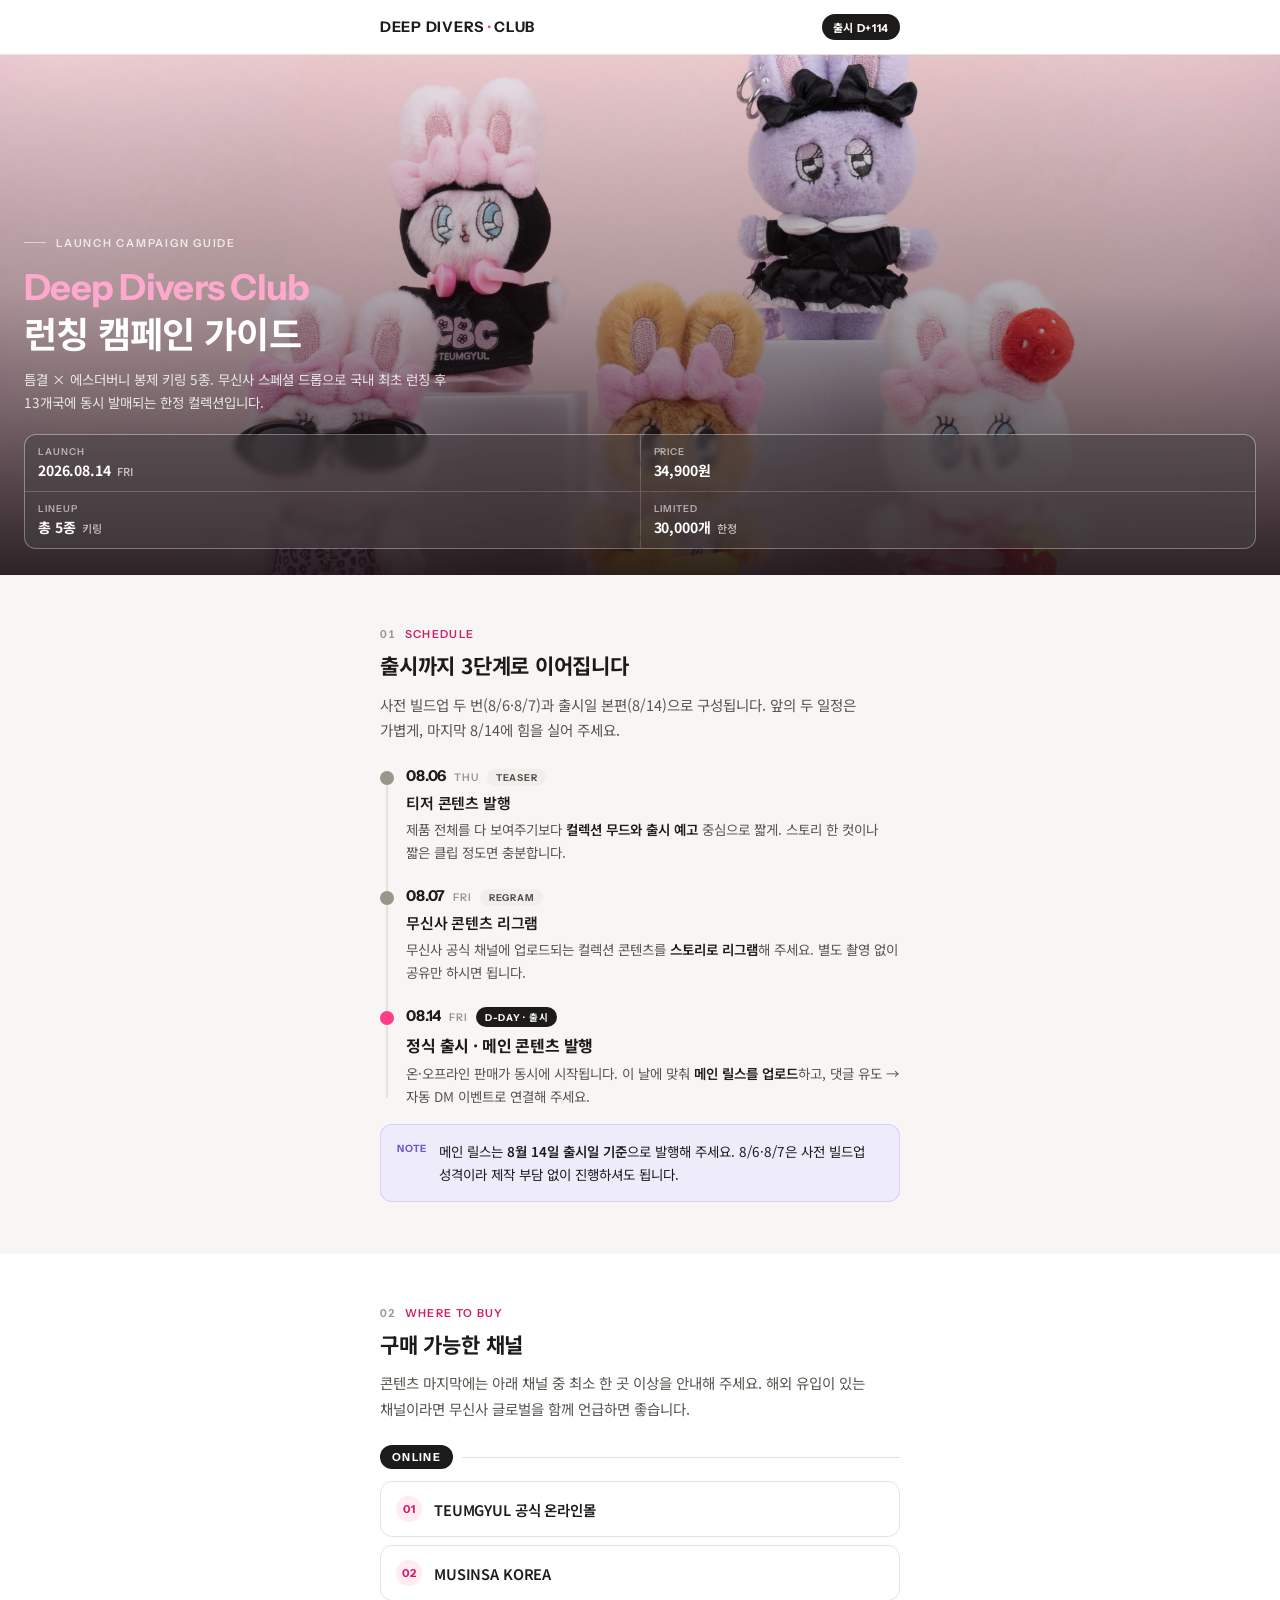
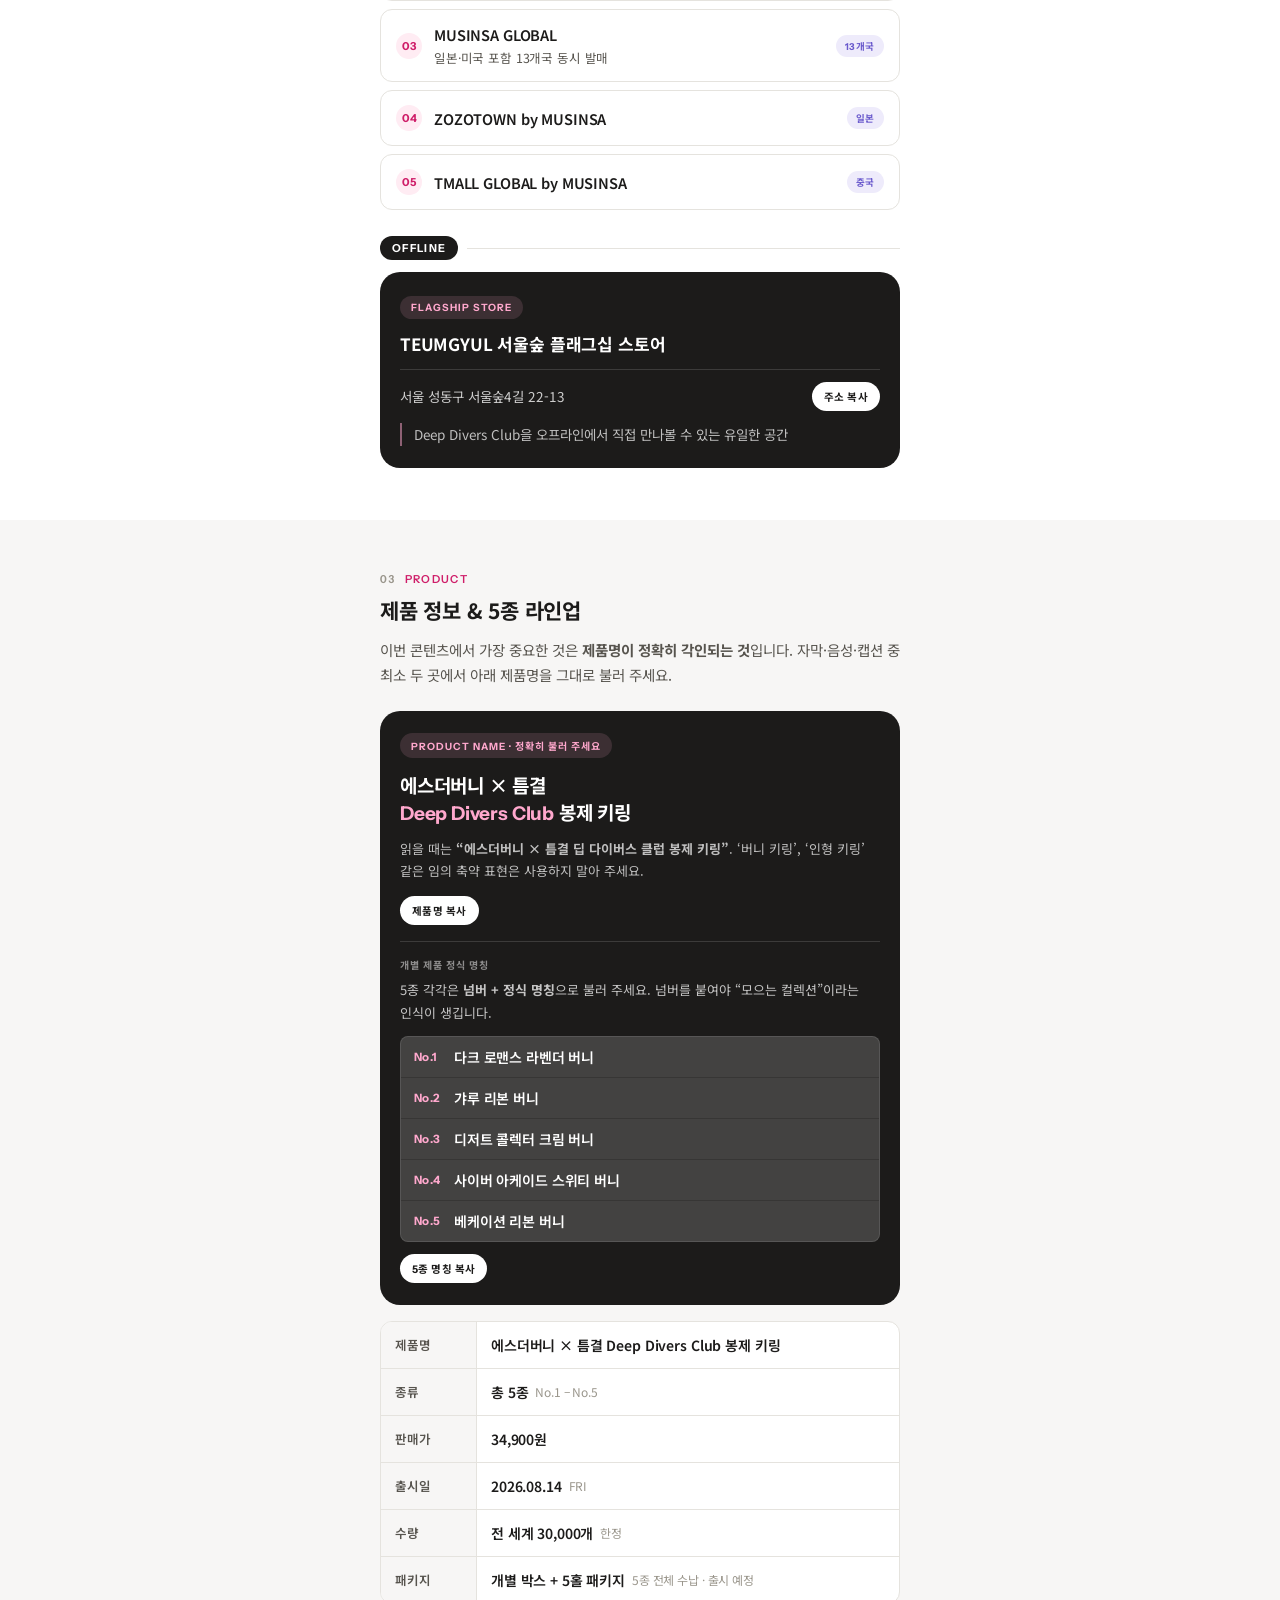
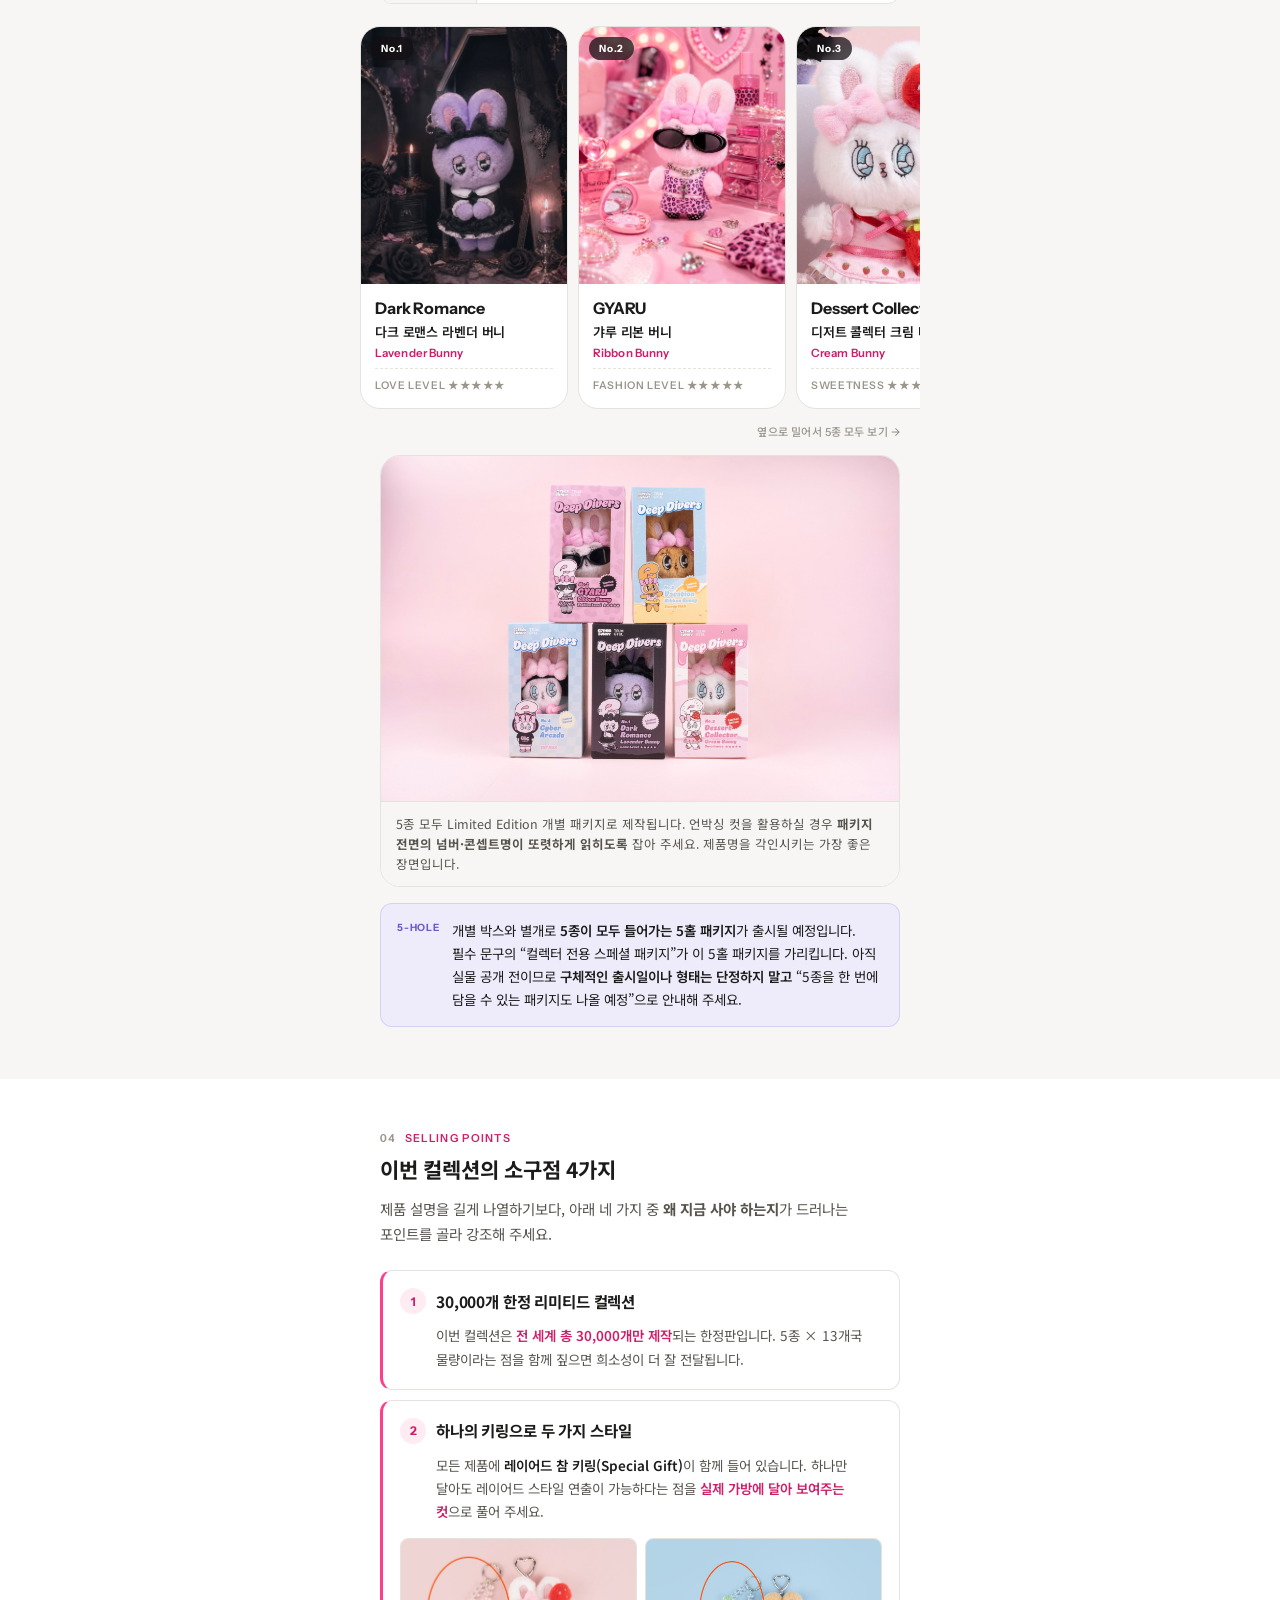
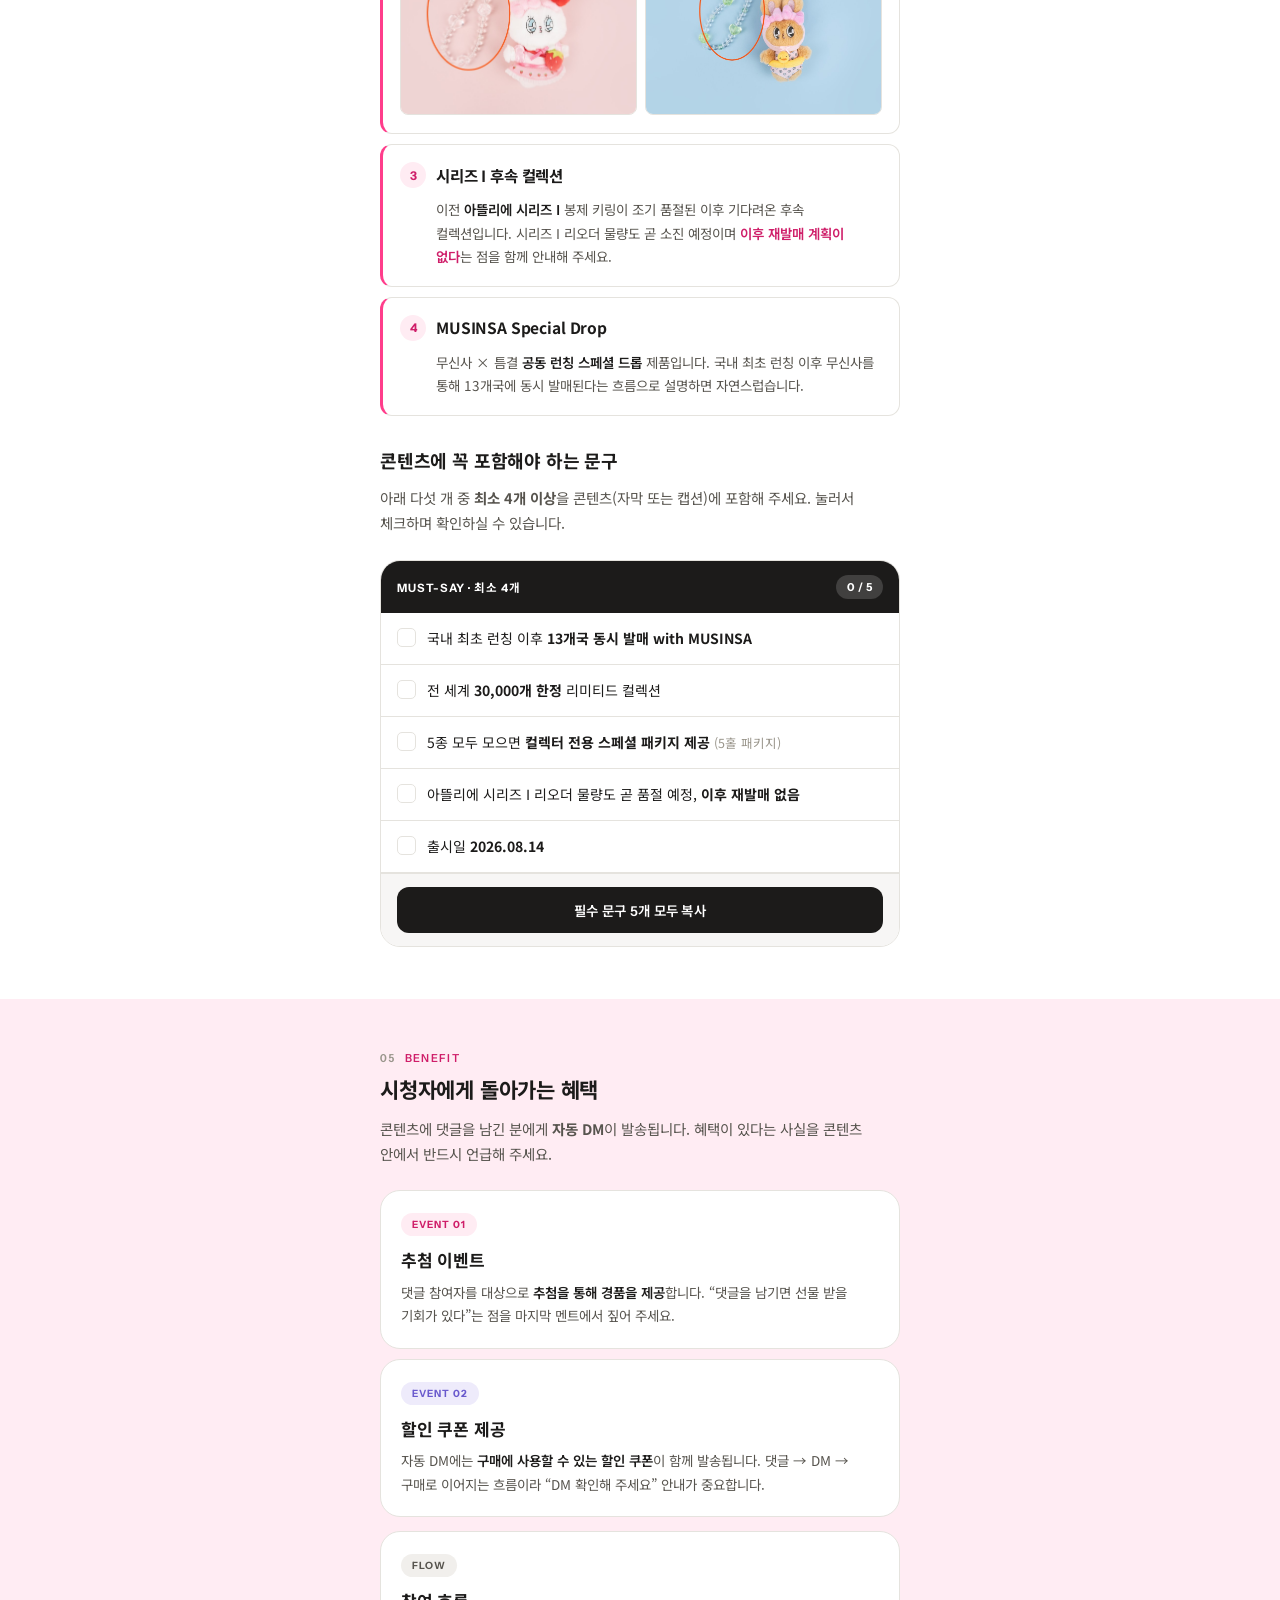
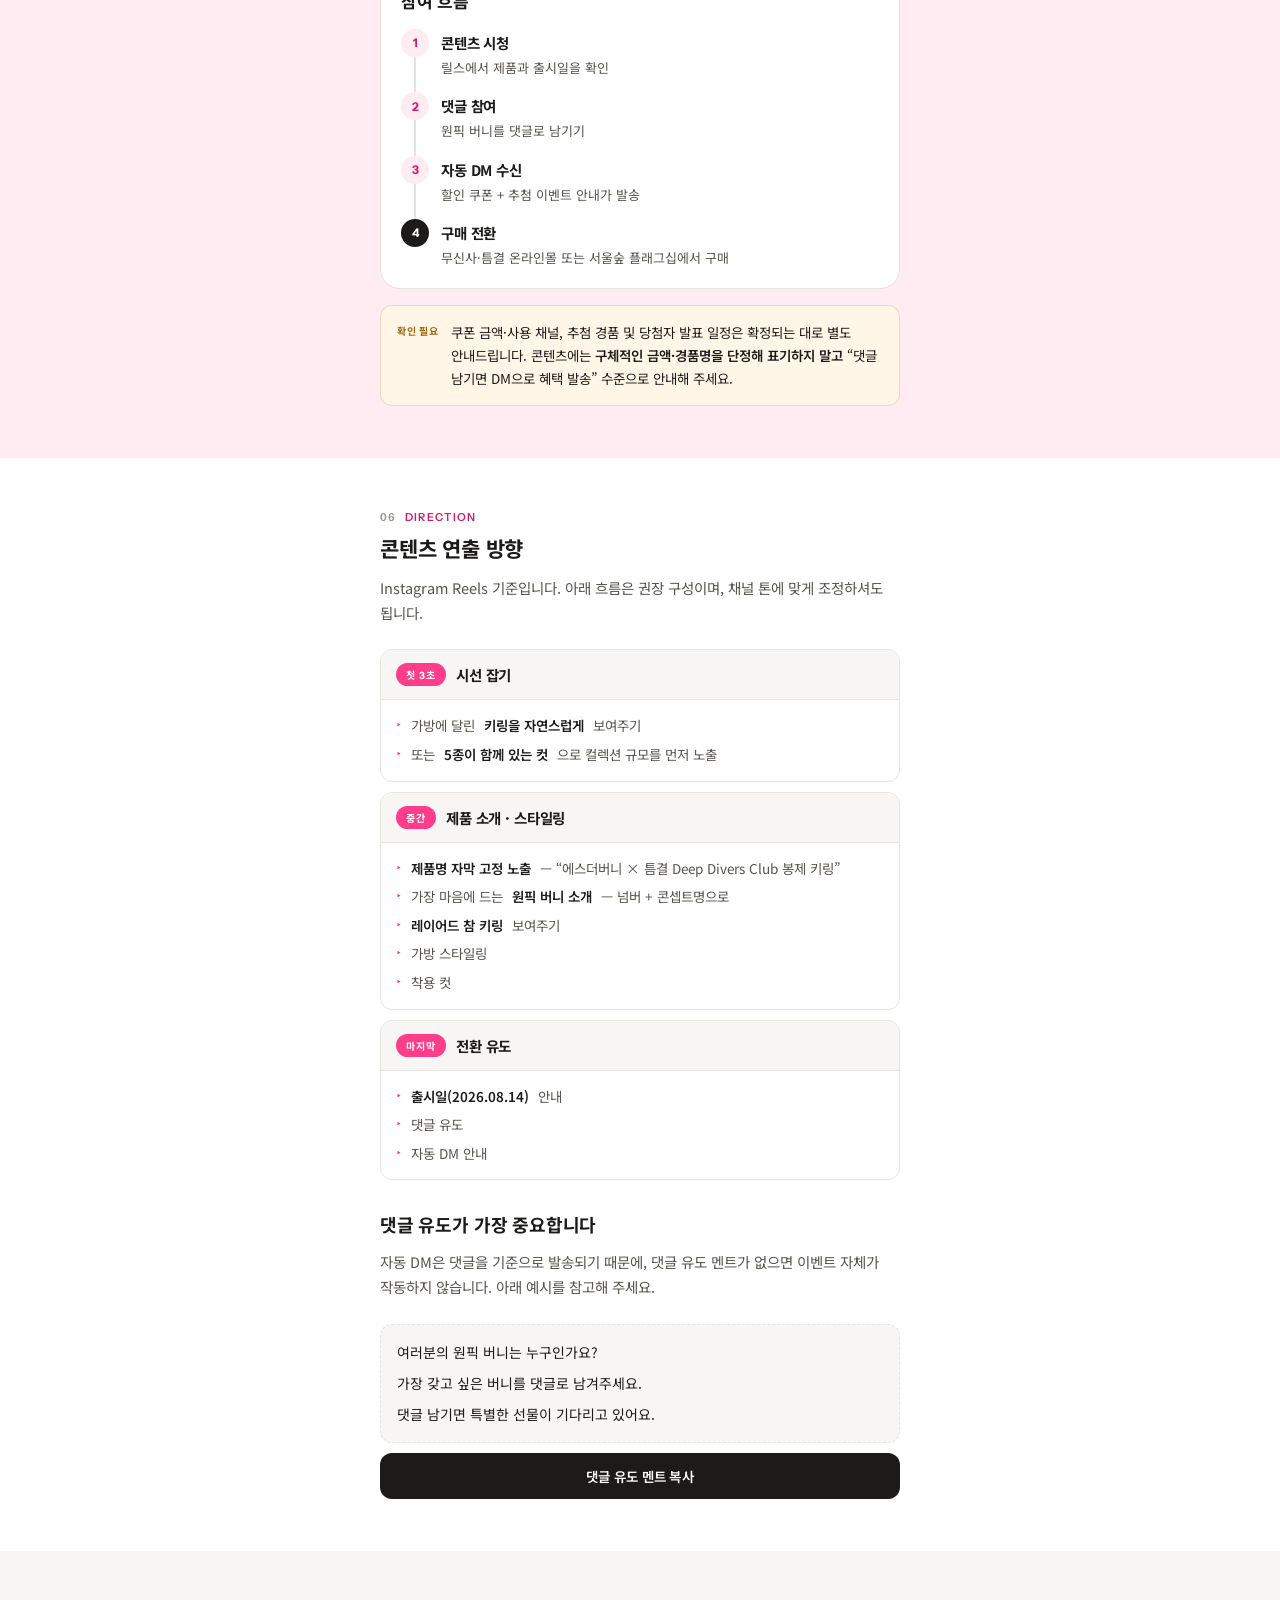
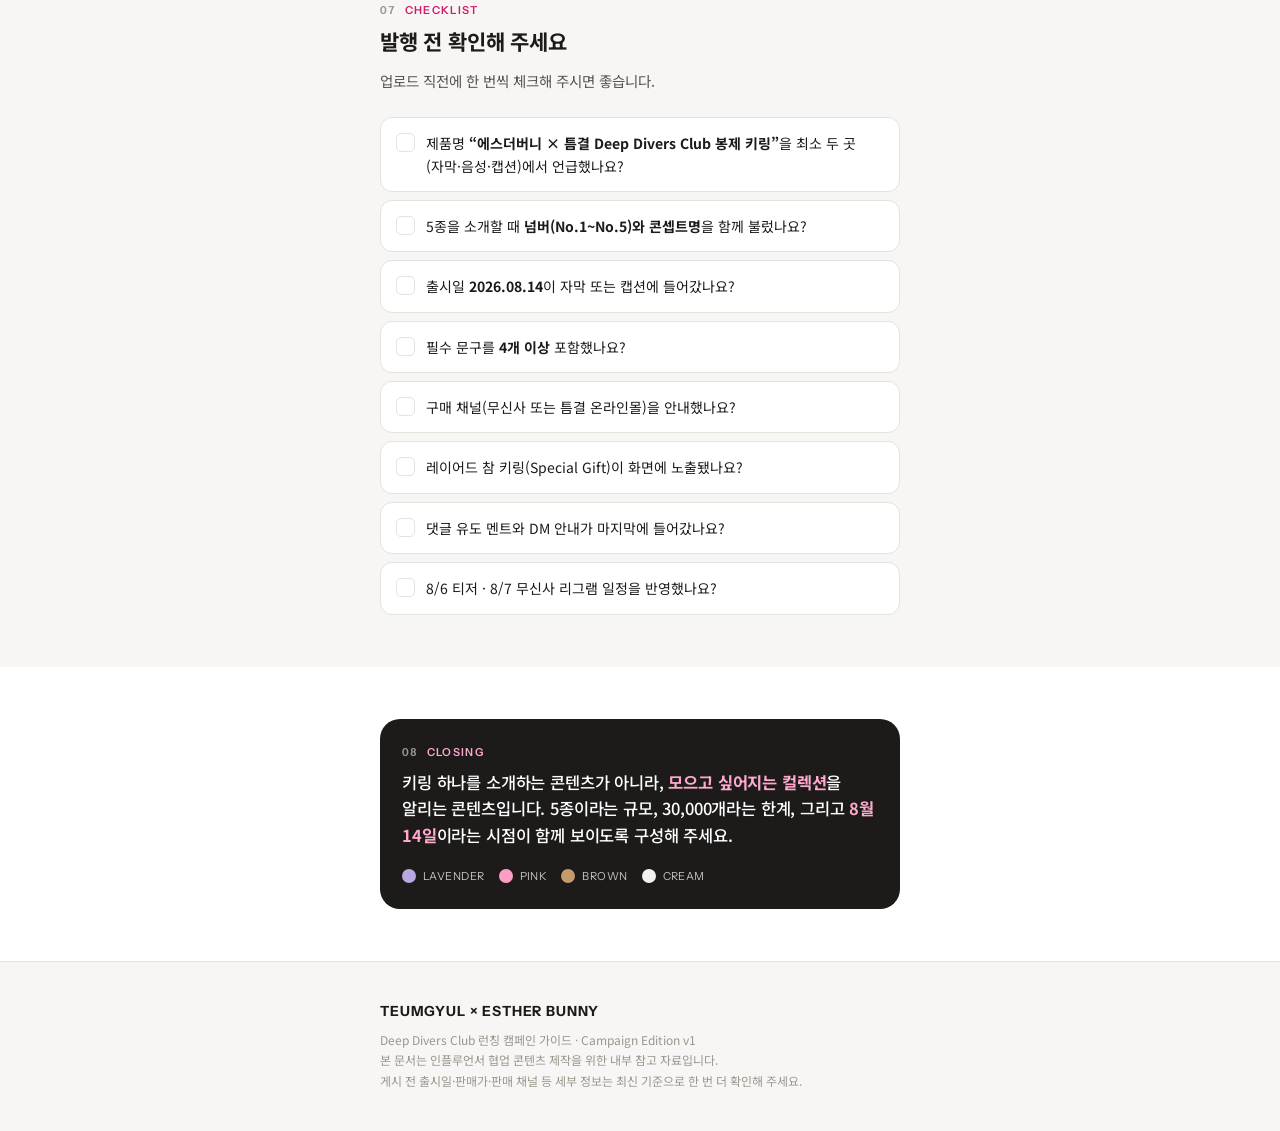
==== commit ee8c9399: "Revert "Serve campaign guide at root and gate all pages with a password" This reverts commit 391d6e5" ====
--- a/deep-divers-club/index.html
+++ b/deep-divers-club/index.html
@@ -2,13 +2,728 @@
 <html lang="ko">
 <head>
   <meta charset="UTF-8">
-  <title>이동합니다 — Deep Divers Club 캠페인 가이드</title>
-  <meta name="robots" content="noindex">
-  <link rel="canonical" href="/">
-  <meta http-equiv="refresh" content="0; url=/">
-  <script>location.replace('/');</script>
+  <meta name="viewport" content="width=device-width, initial-scale=1.0">
+  <title>Deep Divers Club 런칭 캠페인 가이드 | TEUMGYUL × ESTHER BUNNY</title>
+  <meta name="description" content="틈결 × 에스더버니 Deep Divers Club 봉제 키링 5종 런칭 캠페인 가이드. 출시 일정, 판매 채널, 제품 소구점, 참여 혜택 안내.">
+  <meta property="og:title" content="Deep Divers Club 런칭 캠페인 가이드">
+  <meta property="og:description" content="2026.08.14 출시 · 무신사 스페셜 드롭 · 전 세계 30,000개 한정 컬렉션">
+  <meta property="og:image" content="assets/images/group-5.jpg">
+  <link rel="icon" href="data:image/svg+xml,%3Csvg xmlns='http://www.w3.org/2000/svg' viewBox='0 0 32 32'%3E%3Crect width='32' height='32' rx='8' fill='%23ff3d8b'/%3E%3Ctext x='16' y='23' font-size='18' text-anchor='middle' fill='%23fff' font-family='sans-serif' font-weight='700'%3ED%3C/text%3E%3C/svg%3E">
+
+  <link rel="preconnect" href="https://fonts.googleapis.com">
+  <link rel="preconnect" href="https://fonts.gstatic.com" crossorigin>
+  <link href="https://fonts.googleapis.com/css2?family=Instrument+Sans:wght@400;500;600;700&family=Noto+Sans+KR:wght@400;500;600;700&display=swap" rel="stylesheet">
+
+  <style>
+    /* ============================================================
+       DESIGN TOKENS · SIRIAI house style / Deep Divers campaign tint
+    ============================================================ */
+    :root{
+      --pink:      #ff3d8b;
+      --pink-dark: #cf1e69;
+      --pink-soft: #ffecf3;
+      --lav:       #6a5acd;
+      --lav-soft:  #eeebfb;
+      --cream:     #fff6e8;
+      --amber:     #a06a10;
+
+      --white:     #ffffff;
+      --bg:        #f7f6f5;
+      --bg-2:      #f1efec;
+      --ink:       #1c1b1a;
+      --ink-mid:   #57544e;
+      --ink-light: #9a968c;
+      --border:    #e5e3de;
+
+      --font-display:'Instrument Sans','Noto Sans KR',sans-serif;
+      --font-body:'Noto Sans KR','Apple SD Gothic Neo',sans-serif;
+
+      --space-md:24px; --space-lg:40px;
+      --radius-sm:8px; --radius-md:12px; --radius-lg:20px; --radius-pill:999px;
+      --ease:cubic-bezier(0.4,0,0.2,1); --dur-fast:160ms;
+    }
+
+    *,*::before,*::after{box-sizing:border-box;margin:0;padding:0}
+    html{scroll-behavior:smooth}
+    body{font-family:var(--font-body);font-size:15px;color:var(--ink);background:var(--white);
+      -webkit-font-smoothing:antialiased;word-break:keep-all;overflow-wrap:break-word}
+    img{display:block;max-width:100%}
+    button{font-family:inherit}
+    .container{width:100%;max-width:560px;margin:0 auto;padding:0 20px}
+
+    /* ---------- progress + header ---------- */
+    .read-bar{position:fixed;top:0;left:0;height:3px;width:0%;background:var(--pink);z-index:200;transition:width 120ms linear}
+    .site-header{position:sticky;top:0;z-index:100;background:rgba(255,255,255,.9);backdrop-filter:blur(10px);border-bottom:1px solid var(--border)}
+    .site-header .container{display:flex;align-items:center;justify-content:space-between;height:54px;gap:12px}
+    .brand-wordmark{font-family:var(--font-display);font-size:14.5px;font-weight:700;letter-spacing:.05em;text-transform:uppercase;white-space:nowrap}
+    .brand-wordmark span{color:var(--pink)}
+    .header-dday{font-family:var(--font-display);font-size:11px;font-weight:700;letter-spacing:.06em;color:var(--white);
+      background:var(--ink);border-radius:var(--radius-pill);padding:5px 11px;white-space:nowrap}
+
+    /* ---------- hero ---------- */
+    .hero{position:relative;overflow:hidden;background:#f5d9e4}
+    .hero-image{width:100%;height:62vh;max-height:520px;min-height:380px;object-fit:cover;object-position:center 62%}
+    .hero-overlay{position:absolute;inset:0;background:linear-gradient(to bottom,rgba(28,20,24,.06) 0%,rgba(28,20,24,.34) 46%,rgba(24,16,20,.9) 100%)}
+    .hero-content{position:absolute;left:0;right:0;bottom:0;padding:30px 24px 26px;color:var(--white)}
+    .hero-eyebrow{font-family:var(--font-display);font-size:11px;font-weight:600;letter-spacing:.16em;text-transform:uppercase;
+      color:rgba(255,255,255,.76);margin-bottom:12px;display:flex;align-items:center;gap:10px}
+    .hero-eyebrow::before{content:'';width:22px;height:1px;background:currentColor;opacity:.7}
+    .hero-title{font-size:clamp(26px,7.2vw,36px);font-weight:700;line-height:1.26;letter-spacing:-.02em;margin-bottom:12px}
+    .hero-title .en{font-family:var(--font-display);color:#ffa8cd}
+    .hero-sub{font-size:13.5px;color:rgba(255,255,255,.84);line-height:1.72;max-width:32em}
+    .hero-facts{display:grid;grid-template-columns:repeat(2,1fr);gap:1px;margin-top:20px;background:rgba(255,255,255,.2);border:1px solid rgba(255,255,255,.2);border-radius:var(--radius-md);overflow:hidden}
+    .fact{background:rgba(22,15,18,.42);backdrop-filter:blur(3px);padding:11px 13px}
+    .fact .k{font-family:var(--font-display);font-size:9.5px;font-weight:600;letter-spacing:.1em;text-transform:uppercase;color:rgba(255,255,255,.6)}
+    .fact .v{font-size:14px;font-weight:700;margin-top:3px;letter-spacing:-.01em}
+    .fact .v small{font-size:11px;font-weight:500;color:rgba(255,255,255,.7);margin-left:3px}
+
+    /* ---------- section primitives ---------- */
+    .section{padding:var(--space-lg) 0}
+    .section.alt{background:var(--bg)}
+    .section.tint{background:var(--pink-soft)}
+    .section-eyebrow{font-family:var(--font-display);font-size:11px;font-weight:600;letter-spacing:.12em;text-transform:uppercase;
+      color:var(--pink-dark);margin-bottom:10px;display:flex;align-items:center;gap:8px}
+    .section-eyebrow .no{font-variant-numeric:tabular-nums;color:var(--ink-light)}
+    .section-title{font-size:21px;font-weight:700;margin-bottom:12px;line-height:1.36;letter-spacing:-.01em}
+    .section-body{font-size:14.5px;color:var(--ink-mid);line-height:1.75;margin-bottom:var(--space-md)}
+
+    .note{display:flex;gap:12px;margin-top:16px;background:var(--lav-soft);border:1px solid rgba(106,90,205,.18);border-radius:var(--radius-md);padding:15px 16px}
+    .note.warn{background:var(--cream);border-color:rgba(160,106,16,.2)}
+    .note .tag{font-family:var(--font-display);font-size:10px;font-weight:700;letter-spacing:.08em;text-transform:uppercase;color:var(--lav);flex-shrink:0;padding-top:2px}
+    .note.warn .tag{color:var(--amber)}
+    .note .body{font-size:13.5px;color:var(--ink);line-height:1.7}
+    .note .body b{font-weight:600}
+
+    /* ---------- timeline ---------- */
+    .tl{position:relative;padding-left:26px}
+    .tl::before{content:'';position:absolute;left:6px;top:8px;bottom:10px;width:2px;background:var(--border)}
+    .tl-item{position:relative;padding-bottom:22px}
+    .tl-item:last-child{padding-bottom:0}
+    .tl-item::before{content:'';position:absolute;left:-26px;top:5px;width:14px;height:14px;border-radius:50%;
+      background:var(--white);border:2px solid var(--border);z-index:1}
+    .tl-item.done::before{background:var(--ink-light);border-color:var(--ink-light)}
+    .tl-item.now::before{background:var(--pink);border-color:var(--pink);box-shadow:0 0 0 4px rgba(255,61,139,.18)}
+    .tl-item.key::before{background:var(--pink);border-color:var(--pink)}
+    .tl-date{display:flex;align-items:baseline;gap:8px;flex-wrap:wrap}
+    .tl-date .d{font-family:var(--font-display);font-size:15px;font-weight:700;letter-spacing:-.01em}
+    .tl-date .w{font-family:var(--font-display);font-size:10.5px;font-weight:600;letter-spacing:.08em;color:var(--ink-light);text-transform:uppercase}
+    .tl-chip{font-family:var(--font-display);font-size:9.5px;font-weight:700;letter-spacing:.08em;text-transform:uppercase;
+      border-radius:var(--radius-pill);padding:3px 9px;background:var(--bg-2);color:var(--ink-mid)}
+    .tl-item.key .tl-chip{background:var(--ink);color:var(--white)}
+    .tl-name{font-size:16px;font-weight:700;margin-top:6px;letter-spacing:-.01em}
+    .tl-desc{font-size:13.5px;color:var(--ink-mid);line-height:1.7;margin-top:5px}
+    .tl-desc b{color:var(--ink);font-weight:600}
+    .tl-item.light .tl-name{font-size:15px;font-weight:600}
+
+    /* ---------- channel ---------- */
+    .ch-head{display:flex;align-items:center;gap:9px;margin:0 0 12px}
+    .ch-head .lbl{font-family:var(--font-display);font-size:11px;font-weight:700;letter-spacing:.12em;text-transform:uppercase;
+      background:var(--ink);color:var(--white);border-radius:var(--radius-pill);padding:5px 12px}
+    .ch-head .rule{flex:1;height:1px;background:var(--border)}
+    .ch-list{display:flex;flex-direction:column;gap:8px}
+    .ch{display:flex;align-items:center;gap:12px;background:var(--white);border:1px solid var(--border);border-radius:var(--radius-md);padding:14px 15px}
+    .ch-n{font-family:var(--font-display);font-size:11px;font-weight:700;color:var(--pink-dark);background:var(--pink-soft);
+      border-radius:var(--radius-pill);min-width:26px;height:26px;display:flex;align-items:center;justify-content:center;flex-shrink:0}
+    .ch-t{flex:1;font-size:14.5px;font-weight:600;letter-spacing:-.01em}
+    .ch-t em{display:block;font-style:normal;font-size:12.5px;font-weight:400;color:var(--ink-mid);margin-top:3px;line-height:1.55}
+    .ch-badge{font-family:var(--font-display);font-size:9.5px;font-weight:700;letter-spacing:.06em;text-transform:uppercase;
+      color:var(--lav);background:var(--lav-soft);border-radius:var(--radius-pill);padding:4px 9px;flex-shrink:0}
+    .store{background:var(--ink);color:var(--white);border-radius:var(--radius-lg);padding:22px 20px;margin-top:12px}
+    .store .flag{display:inline-flex;font-family:var(--font-display);font-size:10px;font-weight:700;letter-spacing:.1em;text-transform:uppercase;
+      color:#ffa8cd;background:rgba(255,168,205,.14);border-radius:var(--radius-pill);padding:5px 11px;margin-bottom:13px}
+    .store .nm{font-size:17px;font-weight:700;line-height:1.45;letter-spacing:-.01em}
+    .store .addr{display:flex;align-items:center;gap:10px;margin-top:12px;padding-top:12px;border-top:1px solid rgba(255,255,255,.14)}
+    .store .addr span{flex:1;font-size:13.5px;color:rgba(255,255,255,.78);line-height:1.6}
+    .store .quote{font-size:13.5px;color:rgba(255,255,255,.72);line-height:1.7;margin-top:12px;padding-left:12px;border-left:2px solid rgba(255,168,205,.5)}
+    .mini-copy{font-family:var(--font-display);font-size:10.5px;font-weight:700;letter-spacing:.04em;color:var(--ink);background:var(--white);
+      border:none;border-radius:var(--radius-pill);padding:7px 12px;cursor:pointer;flex-shrink:0;transition:background var(--dur-fast) var(--ease)}
+    .mini-copy:hover{background:#ffd9e8}
+    .mini-copy.done{background:var(--pink);color:var(--white)}
+
+    /* ---------- product spec ---------- */
+    .spec{border:1px solid var(--border);border-radius:var(--radius-md);overflow:hidden;background:var(--white)}
+    .spec-row{display:flex;border-bottom:1px solid var(--border)}
+    .spec-row:last-child{border-bottom:none}
+    .spec-row .k{width:96px;flex-shrink:0;background:var(--bg);padding:13px 14px;font-size:12.5px;font-weight:600;color:var(--ink-mid);
+      border-right:1px solid var(--border);display:flex;align-items:center}
+    .spec-row .v{flex:1;padding:13px 14px;font-size:14px;font-weight:600;letter-spacing:-.01em;display:flex;align-items:center;gap:7px;flex-wrap:wrap}
+    .spec-row .v small{font-size:12px;font-weight:400;color:var(--ink-light)}
+
+    /* ---------- lineup ---------- */
+    .rail{display:flex;gap:10px;overflow-x:auto;scroll-snap-type:x mandatory;-webkit-overflow-scrolling:touch;
+      padding:2px 20px 8px;margin:0 -20px;scrollbar-width:none}
+    .rail::-webkit-scrollbar{display:none}
+    .bun{flex:0 0 208px;scroll-snap-align:start;background:var(--white);border:1px solid var(--border);border-radius:var(--radius-lg);overflow:hidden}
+    .bun-media{position:relative;aspect-ratio:4/5;background:var(--bg-2)}
+    .bun-media img{width:100%;height:100%;object-fit:cover;object-position:center 34%}
+    .bun-no{position:absolute;top:10px;left:10px;font-family:var(--font-display);font-size:10px;font-weight:700;letter-spacing:.08em;
+      background:rgba(20,16,18,.74);backdrop-filter:blur(4px);color:var(--white);border-radius:var(--radius-pill);padding:5px 10px}
+    .bun-body{padding:14px 14px 16px}
+    .bun-nm{font-family:var(--font-display);font-size:16px;font-weight:700;letter-spacing:-.01em;line-height:1.25}
+    .bun-kr{font-size:13px;font-weight:600;color:var(--ink);margin-top:4px;letter-spacing:-.01em}
+    .bun-sub{font-family:var(--font-display);font-size:11.5px;font-weight:600;color:var(--pink-dark);margin-top:5px;letter-spacing:.01em}
+    .bun-stat{font-family:var(--font-display);font-size:10.5px;font-weight:600;letter-spacing:.06em;color:var(--ink-light);margin-top:8px;
+      padding-top:8px;border-top:1px dashed var(--border);text-transform:uppercase}
+    .rail-hint{font-family:var(--font-display);font-size:11px;font-weight:500;letter-spacing:.04em;color:var(--ink-light);margin-top:6px;text-align:right}
+    .figure{border:1px solid var(--border);border-radius:var(--radius-lg);overflow:hidden;background:var(--white);margin-top:16px}
+    .figure img{width:100%}
+    .figure figcaption{padding:12px 15px;font-size:12.5px;color:var(--ink-mid);line-height:1.6;border-top:1px solid var(--border);background:var(--bg)}
+
+    /* ---------- product naming ---------- */
+    .naming{background:var(--ink);color:var(--white);border-radius:var(--radius-lg);padding:22px 20px;margin-top:12px}
+    .naming .flag{display:inline-flex;font-family:var(--font-display);font-size:10px;font-weight:700;letter-spacing:.1em;text-transform:uppercase;
+      color:#ffa8cd;background:rgba(255,168,205,.14);border-radius:var(--radius-pill);padding:5px 11px;margin-bottom:14px}
+    .naming .full{font-size:19px;font-weight:700;line-height:1.42;letter-spacing:-.01em}
+    .naming .full .en{font-family:var(--font-display);color:#ffa8cd}
+    .naming .say{font-size:13px;color:rgba(255,255,255,.72);line-height:1.7;margin-top:10px}
+    .naming .act{margin-top:14px}
+    .naming .rule{margin-top:16px;padding-top:15px;border-top:1px solid rgba(255,255,255,.14)}
+    .naming .rule .lbl{font-family:var(--font-display);font-size:10px;font-weight:700;letter-spacing:.1em;text-transform:uppercase;color:rgba(255,255,255,.5)}
+    .naming .rule p{font-size:13px;color:rgba(255,255,255,.75);line-height:1.7;margin-top:7px}
+    .naming .names{margin-top:12px;display:flex;flex-direction:column;gap:1px;background:rgba(255,255,255,.12);
+      border:1px solid rgba(255,255,255,.16);border-radius:var(--radius-sm);overflow:hidden}
+    .naming .names li{list-style:none;display:flex;align-items:center;gap:10px;background:rgba(255,255,255,.06);
+      padding:10px 13px;font-size:14px;font-weight:600;letter-spacing:-.01em}
+    .naming .names li em{font-style:normal;font-family:var(--font-display);font-size:11.5px;font-weight:700;
+      letter-spacing:.04em;color:#ffa8cd;flex-shrink:0;min-width:30px}
+
+    /* ---------- USP ---------- */
+    .usp{background:var(--white);border:1px solid var(--border);border-left:3px solid var(--pink);border-radius:var(--radius-md);padding:17px 17px 18px}
+    .usp+.usp{margin-top:10px}
+    .usp-h{display:flex;align-items:center;gap:10px}
+    .usp-n{font-family:var(--font-display);font-size:12px;font-weight:700;color:var(--pink-dark);background:var(--pink-soft);
+      border-radius:var(--radius-pill);width:26px;height:26px;display:flex;align-items:center;justify-content:center;flex-shrink:0}
+    .usp-t{font-size:15.5px;font-weight:700;letter-spacing:-.01em;line-height:1.35}
+    .usp-d{font-size:13.5px;color:var(--ink-mid);line-height:1.72;margin-top:10px;padding-left:36px}
+    .usp-d b{color:var(--ink);font-weight:600}
+    .usp-d .hl{color:var(--pink-dark);font-weight:600}
+    @media (max-width:380px){.usp-d{padding-left:0}}
+    .gift-grid{display:grid;grid-template-columns:1fr 1fr;gap:8px;margin-top:14px}
+    .gift-grid img{width:100%;aspect-ratio:4/3;object-fit:cover;border-radius:var(--radius-sm);border:1px solid var(--border)}
+
+    /* ---------- must-say lines ---------- */
+    .must{background:var(--white);border:1px solid var(--border);border-radius:var(--radius-lg);overflow:hidden}
+    .must-top{display:flex;align-items:center;justify-content:space-between;gap:10px;padding:14px 16px;background:var(--ink);color:var(--white)}
+    .must-top .t{font-family:var(--font-display);font-size:11.5px;font-weight:700;letter-spacing:.08em;text-transform:uppercase}
+    .must-count{font-family:var(--font-display);font-size:11px;font-weight:700;letter-spacing:.04em;background:rgba(255,255,255,.16);
+      border-radius:var(--radius-pill);padding:5px 11px;transition:background .2s var(--ease)}
+    .must-count.ok{background:var(--pink)}
+    .line{display:flex;align-items:flex-start;gap:11px;padding:14px 16px;border-bottom:1px solid var(--border);cursor:pointer;
+      transition:background var(--dur-fast) var(--ease)}
+    .line:last-of-type{border-bottom:none}
+    .line:hover{background:var(--bg)}
+    .box{width:19px;height:19px;border:1.5px solid var(--border);border-radius:5px;flex-shrink:0;margin-top:1px;position:relative;
+      transition:all var(--dur-fast) var(--ease)}
+    .box::after{content:'';position:absolute;left:5px;top:1px;width:5px;height:10px;border:solid var(--white);border-width:0 2px 2px 0;
+      transform:rotate(45deg) scale(.4);opacity:0;transition:all var(--dur-fast) var(--ease)}
+    .line.on .box,.check.on .box{background:var(--pink);border-color:var(--pink)}
+    .line.on .box::after,.check.on .box::after{opacity:1;transform:rotate(45deg) scale(1)}
+    .line-t{flex:1;font-size:14px;line-height:1.65;color:var(--ink)}
+    .line.on .line-t{color:var(--ink-mid)}
+    .line-t b{font-weight:700}
+    .must-foot{padding:13px 16px;border-top:1px solid var(--border);background:var(--bg)}
+    .btn-copy{width:100%;padding:13px;background:var(--ink);color:var(--white);border:none;border-radius:var(--radius-md);
+      font-family:var(--font-display);font-size:13.5px;font-weight:600;letter-spacing:.02em;cursor:pointer;transition:background .2s var(--ease)}
+    .btn-copy:hover{background:#000}
+    .btn-copy.done{background:var(--pink)}
+
+    /* ---------- benefit ---------- */
+    .ben{background:var(--white);border:1px solid var(--border);border-radius:var(--radius-lg);padding:20px;position:relative;overflow:hidden}
+    .ben+.ben{margin-top:10px}
+    .ben-ico{font-family:var(--font-display);font-size:10px;font-weight:700;letter-spacing:.1em;text-transform:uppercase;
+      display:inline-flex;border-radius:var(--radius-pill);padding:5px 11px;margin-bottom:12px}
+    .ben.draw .ben-ico{color:var(--pink-dark);background:var(--pink-soft)}
+    .ben.coupon .ben-ico{color:var(--lav);background:var(--lav-soft)}
+    .ben-t{font-size:17px;font-weight:700;letter-spacing:-.01em;line-height:1.4}
+    .ben-d{font-size:13.5px;color:var(--ink-mid);line-height:1.72;margin-top:9px}
+    .ben-d b{color:var(--ink);font-weight:600}
+    .flow{display:flex;flex-direction:column;gap:0;margin-top:16px}
+    .flow-step{display:flex;align-items:flex-start;gap:12px;position:relative;padding-bottom:14px}
+    .flow-step:last-child{padding-bottom:0}
+    .flow-step::before{content:'';position:absolute;left:13px;top:28px;bottom:0;width:2px;background:var(--border)}
+    .flow-step:last-child::before{display:none}
+    .flow-n{width:28px;height:28px;border-radius:50%;background:var(--pink-soft);color:var(--pink-dark);flex-shrink:0;
+      display:flex;align-items:center;justify-content:center;font-family:var(--font-display);font-size:12px;font-weight:700;z-index:1}
+    .flow-step.last .flow-n{background:var(--ink);color:var(--white)}
+    .flow-b{flex:1;padding-top:3px}
+    .flow-b .t{font-size:14.5px;font-weight:700;letter-spacing:-.01em}
+    .flow-b .d{font-size:13px;color:var(--ink-mid);line-height:1.65;margin-top:4px}
+
+    /* ---------- direction ---------- */
+    .beat{background:var(--white);border:1px solid var(--border);border-radius:var(--radius-md);overflow:hidden}
+    .beat+.beat{margin-top:10px}
+    .beat-h{display:flex;align-items:center;gap:10px;padding:13px 15px;border-bottom:1px solid var(--border);background:var(--bg)}
+    .beat-k{font-family:var(--font-display);font-size:10px;font-weight:700;letter-spacing:.1em;text-transform:uppercase;
+      color:var(--white);background:var(--pink);border-radius:var(--radius-pill);padding:4px 10px}
+    .beat-h .t{font-size:14.5px;font-weight:700;letter-spacing:-.01em}
+    .beat-b{padding:15px}
+    .seq{display:flex;flex-direction:column;gap:7px}
+    .seq li{list-style:none;font-size:13.5px;color:var(--ink-mid);line-height:1.6;display:flex;gap:9px;align-items:flex-start}
+    .seq li::before{content:'▸';color:var(--pink);font-size:11px;line-height:1.5;flex-shrink:0}
+    .seq li b{color:var(--ink);font-weight:600}
+    .quote-card{background:var(--bg);border:1px dashed var(--border);border-radius:var(--radius-md);padding:15px 16px;margin-top:12px}
+    .quote-card p{font-size:14px;color:var(--ink);line-height:1.8}
+    .quote-card p+p{margin-top:6px}
+
+    /* ---------- checklist ---------- */
+    .check{display:flex;align-items:flex-start;gap:11px;background:var(--white);border:1px solid var(--border);
+      border-radius:var(--radius-md);padding:14px 15px;cursor:pointer;transition:all var(--dur-fast) var(--ease)}
+    .check+.check{margin-top:8px}
+    .check:hover{border-color:var(--ink-light)}
+    .check.on{background:var(--bg);border-color:var(--border)}
+    .check.on .check-t{color:var(--ink-light);text-decoration:line-through}
+    .check-t{flex:1;font-size:14px;line-height:1.6}
+
+    /* ---------- closing / footer ---------- */
+    .closing{background:var(--ink);color:var(--white);border-radius:var(--radius-lg);padding:26px 22px}
+    .closing .section-eyebrow{color:#ffa8cd}
+    .closing .txt{font-size:16.5px;line-height:1.62;font-weight:500;letter-spacing:-.01em}
+    .closing .txt b{color:#ffa8cd;font-weight:700}
+    .closing .row{display:flex;gap:14px;margin-top:20px;flex-wrap:wrap}
+    .closing .row span{display:flex;align-items:center;gap:7px;font-family:var(--font-display);font-size:11px;letter-spacing:.04em;
+      color:rgba(255,255,255,.75);text-transform:uppercase}
+    .closing .row i{width:14px;height:14px;border-radius:50%}
+    .site-footer{padding:var(--space-lg) 0;background:var(--bg);border-top:1px solid var(--border)}
+    .site-footer .container{display:flex;flex-direction:column;gap:10px}
+    .footer-brand{font-family:var(--font-display);font-size:14px;font-weight:700;letter-spacing:.06em;text-transform:uppercase}
+    .footer-copy{font-size:12px;color:var(--ink-light);line-height:1.7}
+    .footer-copy a{color:var(--ink-mid)}
+
+    /* ---------- reveal ---------- */
+    .reveal{opacity:0;transform:translateY(16px);transition:opacity .7s var(--ease),transform .7s var(--ease)}
+    .reveal.in{opacity:1;transform:none}
+    @media (prefers-reduced-motion:reduce){.reveal{opacity:1;transform:none;transition:none}html{scroll-behavior:auto}}
+    @media (min-width:600px){.section{padding:52px 0}}
+  </style>
 </head>
 <body>
-  <p>가이드가 <a href="/">이 주소</a>로 이동했습니다.</p>
+
+  <div class="read-bar" id="readbar"></div>
+
+  <header class="site-header">
+    <div class="container">
+      <div class="brand-wordmark">DEEP DIVERS<span> · </span>CLUB</div>
+      <div class="header-dday" id="dday">D-9</div>
+    </div>
+  </header>
+
+  <!-- HERO -->
+  <section class="hero">
+    <img class="hero-image" src="assets/images/group-5.jpg" alt="Deep Divers Club 봉제 키링 5종">
+    <div class="hero-overlay"></div>
+    <div class="hero-content">
+      <p class="hero-eyebrow">Launch Campaign Guide</p>
+      <h1 class="hero-title"><span class="en">Deep Divers Club</span><br>런칭 캠페인 가이드</h1>
+      <p class="hero-sub">틈결 × 에스더버니 봉제 키링 5종. 무신사 스페셜 드롭으로 국내 최초 런칭 후 13개국에 동시 발매되는 한정 컬렉션입니다.</p>
+      <div class="hero-facts">
+        <div class="fact"><div class="k">Launch</div><div class="v">2026.08.14 <small>FRI</small></div></div>
+        <div class="fact"><div class="k">Price</div><div class="v">34,900원</div></div>
+        <div class="fact"><div class="k">Lineup</div><div class="v">총 5종 <small>키링</small></div></div>
+        <div class="fact"><div class="k">Limited</div><div class="v">30,000개 <small>한정</small></div></div>
+      </div>
+    </div>
+  </section>
+
+  <!-- 01 SCHEDULE -->
+  <section class="section alt">
+    <div class="container">
+      <p class="section-eyebrow"><span class="no">01</span> Schedule</p>
+      <h2 class="section-title">출시까지 3단계로 이어집니다</h2>
+      <p class="section-body">사전 빌드업 두 번(8/6·8/7)과 출시일 본편(8/14)으로 구성됩니다. 앞의 두 일정은 가볍게, 마지막 8/14에 힘을 실어 주세요.</p>
+
+      <div class="tl reveal">
+        <div class="tl-item light" data-date="2026-08-06">
+          <div class="tl-date"><span class="d">08.06</span><span class="w">Thu</span><span class="tl-chip">Teaser</span></div>
+          <div class="tl-name">티저 콘텐츠 발행</div>
+          <p class="tl-desc">제품 전체를 다 보여주기보다 <b>컬렉션 무드와 출시 예고</b> 중심으로 짧게. 스토리 한 컷이나 짧은 클립 정도면 충분합니다.</p>
+        </div>
+        <div class="tl-item light" data-date="2026-08-07">
+          <div class="tl-date"><span class="d">08.07</span><span class="w">Fri</span><span class="tl-chip">Regram</span></div>
+          <div class="tl-name">무신사 콘텐츠 리그램</div>
+          <p class="tl-desc">무신사 공식 채널에 업로드되는 컬렉션 콘텐츠를 <b>스토리로 리그램</b>해 주세요. 별도 촬영 없이 공유만 하시면 됩니다.</p>
+        </div>
+        <div class="tl-item key" data-date="2026-08-14">
+          <div class="tl-date"><span class="d">08.14</span><span class="w">Fri</span><span class="tl-chip">D-DAY · 출시</span></div>
+          <div class="tl-name">정식 출시 · 메인 콘텐츠 발행</div>
+          <p class="tl-desc">온·오프라인 판매가 동시에 시작됩니다. 이 날에 맞춰 <b>메인 릴스를 업로드</b>하고, 댓글 유도 → 자동 DM 이벤트로 연결해 주세요.</p>
+        </div>
+      </div>
+
+      <div class="note reveal">
+        <span class="tag">Note</span>
+        <span class="body">메인 릴스는 <b>8월 14일 출시일 기준</b>으로 발행해 주세요. 8/6·8/7은 사전 빌드업 성격이라 제작 부담 없이 진행하셔도 됩니다.</span>
+      </div>
+    </div>
+  </section>
+
+  <!-- 02 CHANNEL -->
+  <section class="section">
+    <div class="container">
+      <p class="section-eyebrow"><span class="no">02</span> Where to Buy</p>
+      <h2 class="section-title">구매 가능한 채널</h2>
+      <p class="section-body">콘텐츠 마지막에는 아래 채널 중 최소 한 곳 이상을 안내해 주세요. 해외 유입이 있는 채널이라면 무신사 글로벌을 함께 언급하면 좋습니다.</p>
+
+      <div class="ch-head"><span class="lbl">Online</span><span class="rule"></span></div>
+      <div class="ch-list reveal">
+        <div class="ch"><span class="ch-n">01</span><span class="ch-t">TEUMGYUL 공식 온라인몰</span></div>
+        <div class="ch"><span class="ch-n">02</span><span class="ch-t">MUSINSA KOREA</span></div>
+        <div class="ch"><span class="ch-n">03</span><span class="ch-t">MUSINSA GLOBAL<em>일본·미국 포함 13개국 동시 발매</em></span><span class="ch-badge">13개국</span></div>
+        <div class="ch"><span class="ch-n">04</span><span class="ch-t">ZOZOTOWN by MUSINSA</span><span class="ch-badge">일본</span></div>
+        <div class="ch"><span class="ch-n">05</span><span class="ch-t">TMALL GLOBAL by MUSINSA</span><span class="ch-badge">중국</span></div>
+      </div>
+
+      <div class="ch-head" style="margin-top:26px"><span class="lbl">Offline</span><span class="rule"></span></div>
+      <div class="store reveal">
+        <span class="flag">Flagship Store</span>
+        <div class="nm">TEUMGYUL 서울숲 플래그십 스토어</div>
+        <div class="addr">
+          <span>서울 성동구 서울숲4길 22-13</span>
+          <button class="mini-copy" type="button" data-copy="서울 성동구 서울숲4길 22-13">주소 복사</button>
+        </div>
+        <p class="quote">Deep Divers Club을 오프라인에서 직접 만나볼 수 있는 유일한 공간</p>
+      </div>
+    </div>
+  </section>
+
+  <!-- 03 PRODUCT -->
+  <section class="section alt">
+    <div class="container">
+      <p class="section-eyebrow"><span class="no">03</span> Product</p>
+      <h2 class="section-title">제품 정보 &amp; 5종 라인업</h2>
+      <p class="section-body">이번 콘텐츠에서 가장 중요한 것은 <b>제품명이 정확히 각인되는 것</b>입니다. 자막·음성·캡션 중 최소 두 곳에서 아래 제품명을 그대로 불러 주세요.</p>
+
+      <div class="naming reveal">
+        <span class="flag">Product Name · 정확히 불러 주세요</span>
+        <div class="full">에스더버니 × 틈결<br><span class="en">Deep Divers Club</span> 봉제 키링</div>
+        <p class="say">읽을 때는 <b>“에스더버니 × 틈결 딥 다이버스 클럽 봉제 키링”</b>. ‘버니 키링’, ‘인형 키링’ 같은 임의 축약 표현은 사용하지 말아 주세요.</p>
+        <div class="act"><button class="mini-copy" type="button" data-copy="에스더버니 × 틈결 Deep Divers Club 봉제 키링">제품명 복사</button></div>
+        <div class="rule">
+          <div class="lbl">개별 제품 정식 명칭</div>
+          <p>5종 각각은 <b>넘버 + 정식 명칭</b>으로 불러 주세요. 넘버를 붙여야 “모으는 컬렉션”이라는 인식이 생깁니다.</p>
+          <ul class="names">
+            <li><em>No.1</em> 다크 로맨스 라벤더 버니</li>
+            <li><em>No.2</em> 갸루 리본 버니</li>
+            <li><em>No.3</em> 디저트 콜렉터 크림 버니</li>
+            <li><em>No.4</em> 사이버 아케이드 스위티 버니</li>
+            <li><em>No.5</em> 베케이션 리본 버니</li>
+          </ul>
+          <button class="mini-copy" type="button" style="margin-top:12px" data-copy="No.1 다크 로맨스 라벤더 버니
+No.2 갸루 리본 버니
+No.3 디저트 콜렉터 크림 버니
+No.4 사이버 아케이드 스위티 버니
+No.5 베케이션 리본 버니">5종 명칭 복사</button>
+        </div>
+      </div>
+
+      <div class="spec reveal" style="margin-top:16px">
+        <div class="spec-row"><div class="k">제품명</div><div class="v">에스더버니 × 틈결 Deep Divers Club 봉제 키링</div></div>
+        <div class="spec-row"><div class="k">종류</div><div class="v">총 5종 <small>No.1 – No.5</small></div></div>
+        <div class="spec-row"><div class="k">판매가</div><div class="v">34,900원</div></div>
+        <div class="spec-row"><div class="k">출시일</div><div class="v">2026.08.14 <small>FRI</small></div></div>
+        <div class="spec-row"><div class="k">수량</div><div class="v">전 세계 30,000개 <small>한정</small></div></div>
+        <div class="spec-row"><div class="k">패키지</div><div class="v">개별 박스 + 5홀 패키지 <small>5종 전체 수납 · 출시 예정</small></div></div>
+      </div>
+    </div>
+
+    <div style="max-width:560px;margin:20px auto 0;padding:0 20px">
+      <div class="rail reveal">
+        <div class="bun">
+          <div class="bun-media"><img loading="lazy" src="assets/images/no1-dark-romance.webp" alt="No.1 Dark Romance 라벤더 버니"><span class="bun-no">No.1</span></div>
+          <div class="bun-body"><div class="bun-nm">Dark Romance</div><div class="bun-kr">다크 로맨스 라벤더 버니</div><div class="bun-sub">Lavender Bunny</div><div class="bun-stat">Love Level ★★★★★</div></div>
+        </div>
+        <div class="bun">
+          <div class="bun-media"><img loading="lazy" src="assets/images/no2-gyaru.webp" alt="No.2 GYARU 리본 버니"><span class="bun-no">No.2</span></div>
+          <div class="bun-body"><div class="bun-nm">GYARU</div><div class="bun-kr">갸루 리본 버니</div><div class="bun-sub">Ribbon Bunny</div><div class="bun-stat">Fashion Level ★★★★★</div></div>
+        </div>
+        <div class="bun">
+          <div class="bun-media"><img loading="lazy" src="assets/images/no3-dessert-collector.jpg" alt="No.3 Dessert Collector 크림 버니"><span class="bun-no">No.3</span></div>
+          <div class="bun-body"><div class="bun-nm">Dessert Collector</div><div class="bun-kr">디저트 콜렉터 크림 버니</div><div class="bun-sub">Cream Bunny</div><div class="bun-stat">Sweetness ★★★★★</div></div>
+        </div>
+        <div class="bun">
+          <div class="bun-media"><img loading="lazy" src="assets/images/no4-cyber-arcade.jpg" alt="No.4 Cyber Arcade"><span class="bun-no">No.4</span></div>
+          <div class="bun-body"><div class="bun-nm">Cyber Arcade</div><div class="bun-kr">사이버 아케이드 스위티 버니</div><div class="bun-sub">Sweety Bunny</div><div class="bun-stat">EXP MAX</div></div>
+        </div>
+        <div class="bun">
+          <div class="bun-media"><img loading="lazy" src="assets/images/no5-vacation.webp" alt="No.5 Vacation 리본 버니"><span class="bun-no">No.5</span></div>
+          <div class="bun-body"><div class="bun-nm">Vacation</div><div class="bun-kr">베케이션 리본 버니</div><div class="bun-sub">Ribbon Bunny</div><div class="bun-stat">Energy MAX</div></div>
+        </div>
+      </div>
+      <p class="rail-hint">옆으로 밀어서 5종 모두 보기 →</p>
+
+      <figure class="figure reveal">
+        <img loading="lazy" src="assets/images/package-5.jpg" alt="Deep Divers Club 5종 패키지">
+        <figcaption>5종 모두 Limited Edition 개별 패키지로 제작됩니다. 언박싱 컷을 활용하실 경우 <b>패키지 전면의 넘버·콘셉트명이 또렷하게 읽히도록</b> 잡아 주세요. 제품명을 각인시키는 가장 좋은 장면입니다.</figcaption>
+      </figure>
+
+      <div class="note" style="margin-top:16px">
+        <span class="tag">5-Hole</span>
+        <span class="body">개별 박스와 별개로 <b>5종이 모두 들어가는 5홀 패키지</b>가 출시될 예정입니다. 필수 문구의 “컬렉터 전용 스페셜 패키지”가 이 5홀 패키지를 가리킵니다. 아직 실물 공개 전이므로 <b>구체적인 출시일이나 형태는 단정하지 말고</b> “5종을 한 번에 담을 수 있는 패키지도 나올 예정”으로 안내해 주세요.</span>
+      </div>
+    </div>
+  </section>
+
+  <!-- 04 USP -->
+  <section class="section">
+    <div class="container">
+      <p class="section-eyebrow"><span class="no">04</span> Selling Points</p>
+      <h2 class="section-title">이번 컬렉션의 소구점 4가지</h2>
+      <p class="section-body">제품 설명을 길게 나열하기보다, 아래 네 가지 중 <b>왜 지금 사야 하는지</b>가 드러나는 포인트를 골라 강조해 주세요.</p>
+
+      <div class="reveal">
+        <div class="usp">
+          <div class="usp-h"><span class="usp-n">1</span><span class="usp-t">30,000개 한정 리미티드 컬렉션</span></div>
+          <p class="usp-d">이번 컬렉션은 <span class="hl">전 세계 총 30,000개만 제작</span>되는 한정판입니다. 5종 × 13개국 물량이라는 점을 함께 짚으면 희소성이 더 잘 전달됩니다.</p>
+        </div>
+        <div class="usp">
+          <div class="usp-h"><span class="usp-n">2</span><span class="usp-t">하나의 키링으로 두 가지 스타일</span></div>
+          <p class="usp-d">모든 제품에 <b>레이어드 참 키링(Special Gift)</b>이 함께 들어 있습니다. 하나만 달아도 레이어드 스타일 연출이 가능하다는 점을 <span class="hl">실제 가방에 달아 보여주는 컷</span>으로 풀어 주세요.</p>
+          <div class="gift-grid">
+            <img loading="lazy" src="assets/images/gift-charm.jpg" alt="레이어드 참 키링 스페셜 기프트">
+            <img loading="lazy" src="assets/images/gift-charm-2.jpg" alt="레이어드 참 키링 구성">
+          </div>
+        </div>
+        <div class="usp">
+          <div class="usp-h"><span class="usp-n">3</span><span class="usp-t">시리즈 I 후속 컬렉션</span></div>
+          <p class="usp-d">이전 <b>아뜰리에 시리즈 I</b> 봉제 키링이 조기 품절된 이후 기다려온 후속 컬렉션입니다. 시리즈 I 리오더 물량도 곧 소진 예정이며 <span class="hl">이후 재발매 계획이 없다</span>는 점을 함께 안내해 주세요.</p>
+        </div>
+        <div class="usp">
+          <div class="usp-h"><span class="usp-n">4</span><span class="usp-t">MUSINSA Special Drop</span></div>
+          <p class="usp-d">무신사 × 틈결 <b>공동 런칭 스페셜 드롭</b> 제품입니다. 국내 최초 런칭 이후 무신사를 통해 13개국에 동시 발매된다는 흐름으로 설명하면 자연스럽습니다.</p>
+        </div>
+      </div>
+
+      <h3 class="section-title" style="margin-top:32px;font-size:18px">콘텐츠에 꼭 포함해야 하는 문구</h3>
+      <p class="section-body">아래 다섯 개 중 <b>최소 4개 이상</b>을 콘텐츠(자막 또는 캡션)에 포함해 주세요. 눌러서 체크하며 확인하실 수 있습니다.</p>
+
+      <div class="must reveal" id="must">
+        <div class="must-top">
+          <span class="t">Must-say · 최소 4개</span>
+          <span class="must-count" id="mustCount">0 / 5</span>
+        </div>
+        <div class="line"><span class="box"></span><span class="line-t">국내 최초 런칭 이후 <b>13개국 동시 발매 with MUSINSA</b></span></div>
+        <div class="line"><span class="box"></span><span class="line-t">전 세계 <b>30,000개 한정</b> 리미티드 컬렉션</span></div>
+        <div class="line"><span class="box"></span><span class="line-t">5종 모두 모으면 <b>컬렉터 전용 스페셜 패키지 제공</b> <span style="color:var(--ink-light);font-size:12.5px">(5홀 패키지)</span></span></div>
+        <div class="line"><span class="box"></span><span class="line-t">아뜰리에 시리즈 I 리오더 물량도 곧 품절 예정, <b>이후 재발매 없음</b></span></div>
+        <div class="line"><span class="box"></span><span class="line-t">출시일 <b>2026.08.14</b></span></div>
+        <div class="must-foot"><button class="btn-copy" id="mustCopy" type="button">필수 문구 5개 모두 복사</button></div>
+      </div>
+    </div>
+  </section>
+
+  <!-- 05 BENEFIT -->
+  <section class="section tint">
+    <div class="container">
+      <p class="section-eyebrow"><span class="no">05</span> Benefit</p>
+      <h2 class="section-title">시청자에게 돌아가는 혜택</h2>
+      <p class="section-body">콘텐츠에 댓글을 남긴 분에게 <b>자동 DM</b>이 발송됩니다. 혜택이 있다는 사실을 콘텐츠 안에서 반드시 언급해 주세요.</p>
+
+      <div class="ben draw reveal">
+        <span class="ben-ico">Event 01</span>
+        <div class="ben-t">추첨 이벤트</div>
+        <p class="ben-d">댓글 참여자를 대상으로 <b>추첨을 통해 경품을 제공</b>합니다. “댓글을 남기면 선물 받을 기회가 있다”는 점을 마지막 멘트에서 짚어 주세요.</p>
+      </div>
+      <div class="ben coupon reveal">
+        <span class="ben-ico">Event 02</span>
+        <div class="ben-t">할인 쿠폰 제공</div>
+        <p class="ben-d">자동 DM에는 <b>구매에 사용할 수 있는 할인 쿠폰</b>이 함께 발송됩니다. 댓글 → DM → 구매로 이어지는 흐름이라 “DM 확인해 주세요” 안내가 중요합니다.</p>
+      </div>
+
+      <div class="ben reveal" style="margin-top:14px">
+        <span class="ben-ico" style="color:var(--ink-mid);background:var(--bg-2)">Flow</span>
+        <div class="ben-t">참여 흐름</div>
+        <div class="flow">
+          <div class="flow-step"><span class="flow-n">1</span><div class="flow-b"><div class="t">콘텐츠 시청</div><div class="d">릴스에서 제품과 출시일을 확인</div></div></div>
+          <div class="flow-step"><span class="flow-n">2</span><div class="flow-b"><div class="t">댓글 참여</div><div class="d">원픽 버니를 댓글로 남기기</div></div></div>
+          <div class="flow-step"><span class="flow-n">3</span><div class="flow-b"><div class="t">자동 DM 수신</div><div class="d">할인 쿠폰 + 추첨 이벤트 안내가 발송</div></div></div>
+          <div class="flow-step last"><span class="flow-n">4</span><div class="flow-b"><div class="t">구매 전환</div><div class="d">무신사·틈결 온라인몰 또는 서울숲 플래그십에서 구매</div></div></div>
+        </div>
+      </div>
+
+      <div class="note warn reveal">
+        <span class="tag">확인 필요</span>
+        <span class="body">쿠폰 금액·사용 채널, 추첨 경품 및 당첨자 발표 일정은 확정되는 대로 별도 안내드립니다. 콘텐츠에는 <b>구체적인 금액·경품명을 단정해 표기하지 말고</b> “댓글 남기면 DM으로 혜택 발송” 수준으로 안내해 주세요.</span>
+      </div>
+    </div>
+  </section>
+
+  <!-- 06 DIRECTION -->
+  <section class="section">
+    <div class="container">
+      <p class="section-eyebrow"><span class="no">06</span> Direction</p>
+      <h2 class="section-title">콘텐츠 연출 방향</h2>
+      <p class="section-body">Instagram Reels 기준입니다. 아래 흐름은 권장 구성이며, 채널 톤에 맞게 조정하셔도 됩니다.</p>
+
+      <div class="reveal">
+        <div class="beat">
+          <div class="beat-h"><span class="beat-k">첫 3초</span><span class="t">시선 잡기</span></div>
+          <div class="beat-b"><ul class="seq">
+            <li>가방에 달린 <b>키링을 자연스럽게</b> 보여주기</li>
+            <li>또는 <b>5종이 함께 있는 컷</b>으로 컬렉션 규모를 먼저 노출</li>
+          </ul></div>
+        </div>
+        <div class="beat">
+          <div class="beat-h"><span class="beat-k">중간</span><span class="t">제품 소개 · 스타일링</span></div>
+          <div class="beat-b"><ul class="seq">
+            <li><b>제품명 자막 고정 노출</b> — “에스더버니 × 틈결 Deep Divers Club 봉제 키링”</li>
+            <li>가장 마음에 드는 <b>원픽 버니 소개</b> — 넘버 + 콘셉트명으로</li>
+            <li><b>레이어드 참 키링</b> 보여주기</li>
+            <li>가방 스타일링</li>
+            <li>착용 컷</li>
+          </ul></div>
+        </div>
+        <div class="beat">
+          <div class="beat-h"><span class="beat-k">마지막</span><span class="t">전환 유도</span></div>
+          <div class="beat-b"><ul class="seq">
+            <li><b>출시일(2026.08.14)</b> 안내</li>
+            <li>댓글 유도</li>
+            <li>자동 DM 안내</li>
+          </ul></div>
+        </div>
+      </div>
+
+      <h3 class="section-title" style="margin-top:32px;font-size:18px">댓글 유도가 가장 중요합니다</h3>
+      <p class="section-body">자동 DM은 댓글을 기준으로 발송되기 때문에, 댓글 유도 멘트가 없으면 이벤트 자체가 작동하지 않습니다. 아래 예시를 참고해 주세요.</p>
+      <div class="quote-card reveal" id="cta">
+        <p>여러분의 원픽 버니는 누구인가요?</p>
+        <p>가장 갖고 싶은 버니를 댓글로 남겨주세요.</p>
+        <p>댓글 남기면 특별한 선물이 기다리고 있어요.</p>
+      </div>
+      <div style="margin-top:10px"><button class="btn-copy" id="ctaCopy" type="button">댓글 유도 멘트 복사</button></div>
+    </div>
+  </section>
+
+  <!-- 07 CHECKLIST -->
+  <section class="section alt">
+    <div class="container">
+      <p class="section-eyebrow"><span class="no">07</span> Checklist</p>
+      <h2 class="section-title">발행 전 확인해 주세요</h2>
+      <p class="section-body">업로드 직전에 한 번씩 체크해 주시면 좋습니다.</p>
+      <div class="reveal">
+        <div class="check"><span class="box"></span><span class="check-t">제품명 <b>“에스더버니 × 틈결 Deep Divers Club 봉제 키링”</b>을 최소 두 곳(자막·음성·캡션)에서 언급했나요?</span></div>
+        <div class="check"><span class="box"></span><span class="check-t">5종을 소개할 때 <b>넘버(No.1~No.5)와 콘셉트명</b>을 함께 불렀나요?</span></div>
+        <div class="check"><span class="box"></span><span class="check-t">출시일 <b>2026.08.14</b>이 자막 또는 캡션에 들어갔나요?</span></div>
+        <div class="check"><span class="box"></span><span class="check-t">필수 문구를 <b>4개 이상</b> 포함했나요?</span></div>
+        <div class="check"><span class="box"></span><span class="check-t">구매 채널(무신사 또는 틈결 온라인몰)을 안내했나요?</span></div>
+        <div class="check"><span class="box"></span><span class="check-t">레이어드 참 키링(Special Gift)이 화면에 노출됐나요?</span></div>
+        <div class="check"><span class="box"></span><span class="check-t">댓글 유도 멘트와 DM 안내가 마지막에 들어갔나요?</span></div>
+        <div class="check"><span class="box"></span><span class="check-t">8/6 티저 · 8/7 무신사 리그램 일정을 반영했나요?</span></div>
+      </div>
+    </div>
+  </section>
+
+  <!-- CLOSING -->
+  <section class="section">
+    <div class="container">
+      <div class="closing reveal">
+        <p class="section-eyebrow"><span class="no">08</span> Closing</p>
+        <p class="txt">키링 하나를 소개하는 콘텐츠가 아니라, <b>모으고 싶어지는 컬렉션</b>을 알리는 콘텐츠입니다. 5종이라는 규모, 30,000개라는 한계, 그리고 <b>8월 14일</b>이라는 시점이 함께 보이도록 구성해 주세요.</p>
+        <div class="row">
+          <span><i style="background:#b9a7e0"></i> Lavender</span>
+          <span><i style="background:#ff9ec4"></i> Pink</span>
+          <span><i style="background:#c69a6d"></i> Brown</span>
+          <span><i style="background:#f4f0ee"></i> Cream</span>
+        </div>
+      </div>
+    </div>
+  </section>
+
+  <footer class="site-footer">
+    <div class="container">
+      <div class="footer-brand">TEUMGYUL × ESTHER BUNNY</div>
+      <p class="footer-copy">
+        Deep Divers Club 런칭 캠페인 가이드 · Campaign Edition v1<br>
+        본 문서는 인플루언서 협업 콘텐츠 제작을 위한 내부 참고 자료입니다.<br>
+        게시 전 출시일·판매가·판매 채널 등 세부 정보는 최신 기준으로 한 번 더 확인해 주세요.
+      </p>
+    </div>
+  </footer>
+
+  <script>
+    // ---------- reading progress ----------
+    var rb = document.getElementById('readbar');
+    function onScroll(){ var h = document.documentElement.scrollHeight - window.innerHeight; rb.style.width = (h>0 ? (window.scrollY/h)*100 : 0) + '%'; }
+    window.addEventListener('scroll', onScroll, { passive:true }); onScroll();
+
+    // ---------- reveal ----------
+    var io = new IntersectionObserver(function(es){
+      es.forEach(function(e){ if(e.isIntersecting){ e.target.classList.add('in'); io.unobserve(e.target); } });
+    }, { threshold:0.12, rootMargin:'0px 0px -6% 0px' });
+    document.querySelectorAll('.reveal').forEach(function(el){ io.observe(el); });
+
+    // ---------- KST 기준 D-day + 타임라인 상태 ----------
+    function kstToday(){
+      var n = new Date();
+      var kst = new Date(n.getTime() + (n.getTimezoneOffset()*60000) + (9*3600000));
+      return new Date(kst.getFullYear(), kst.getMonth(), kst.getDate());
+    }
+    function parseYMD(s){ var p = s.split('-'); return new Date(+p[0], +p[1]-1, +p[2]); }
+    var today = kstToday();
+    var launch = parseYMD('2026-08-14');
+    var diff = Math.round((launch - today) / 86400000);
+    var el = document.getElementById('dday');
+    el.textContent = diff > 0 ? ('D-' + diff) : (diff === 0 ? 'D-DAY · 출시' : '출시 D+' + Math.abs(diff));
+
+    document.querySelectorAll('.tl-item').forEach(function(it){
+      var d = parseYMD(it.getAttribute('data-date'));
+      if (d < today) it.classList.add('done');
+      else if (+d === +today) it.classList.add('now');
+    });
+
+    // ---------- copy helper ----------
+    function copyText(text, btn, doneLabel){
+      var label = btn.textContent;
+      function ok(){
+        btn.textContent = doneLabel || '✓ 복사되었습니다';
+        btn.classList.add('done');
+        setTimeout(function(){ btn.textContent = label; btn.classList.remove('done'); }, 1800);
+      }
+      if (navigator.clipboard && navigator.clipboard.writeText) {
+        navigator.clipboard.writeText(text).then(ok).catch(function(){ fallback(text); ok(); });
+      } else { fallback(text); ok(); }
+    }
+    function fallback(text){
+      var ta = document.createElement('textarea');
+      ta.value = text; ta.style.position = 'fixed'; ta.style.opacity = '0';
+      document.body.appendChild(ta); ta.select();
+      try { document.execCommand('copy'); } catch(e){}
+      document.body.removeChild(ta);
+    }
+    document.querySelectorAll('.mini-copy').forEach(function(b){
+      b.addEventListener('click', function(){ copyText(b.getAttribute('data-copy'), b, '✓ 복사됨'); });
+    });
+
+    // ---------- must-say checklist ----------
+    var must = document.getElementById('must');
+    var countEl = document.getElementById('mustCount');
+    var lines = must.querySelectorAll('.line');
+    function syncCount(){
+      var n = must.querySelectorAll('.line.on').length;
+      countEl.textContent = n + ' / 5';
+      countEl.classList.toggle('ok', n >= 4);
+    }
+    lines.forEach(function(l){ l.addEventListener('click', function(){ l.classList.toggle('on'); syncCount(); }); });
+    syncCount();
+
+    document.getElementById('mustCopy').addEventListener('click', function(){
+      var text = Array.prototype.map.call(lines, function(l){
+        return '✔ ' + l.querySelector('.line-t').textContent.trim();
+      }).join('\n');
+      copyText(text, this);
+    });
+
+    // ---------- CTA copy ----------
+    document.getElementById('ctaCopy').addEventListener('click', function(){
+      var text = Array.prototype.map.call(document.querySelectorAll('#cta p'), function(p){
+        return p.textContent.trim();
+      }).join('\n');
+      copyText(text, this);
+    });
+
+    // ---------- publish checklist ----------
+    document.querySelectorAll('.check').forEach(function(c){
+      c.addEventListener('click', function(){ c.classList.toggle('on'); });
+    });
+  </script>
+
 </body>
 </html>
